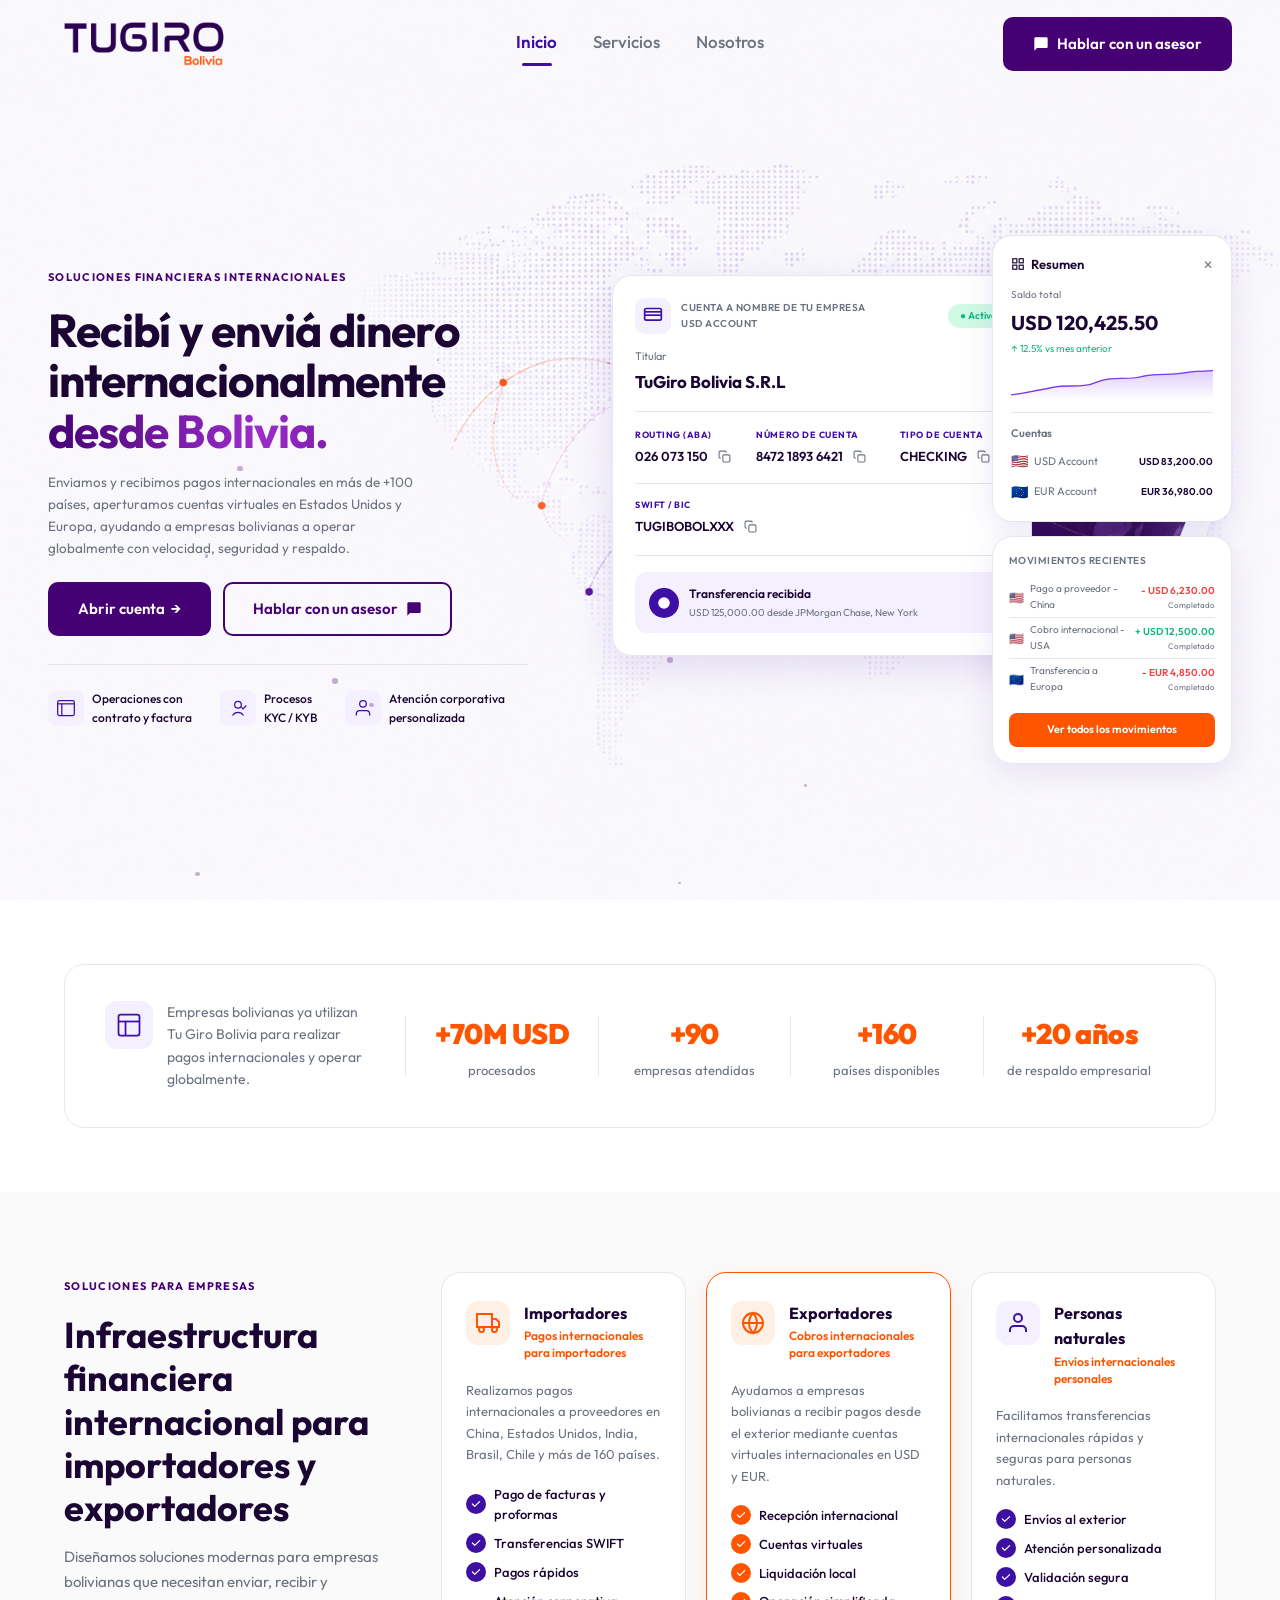
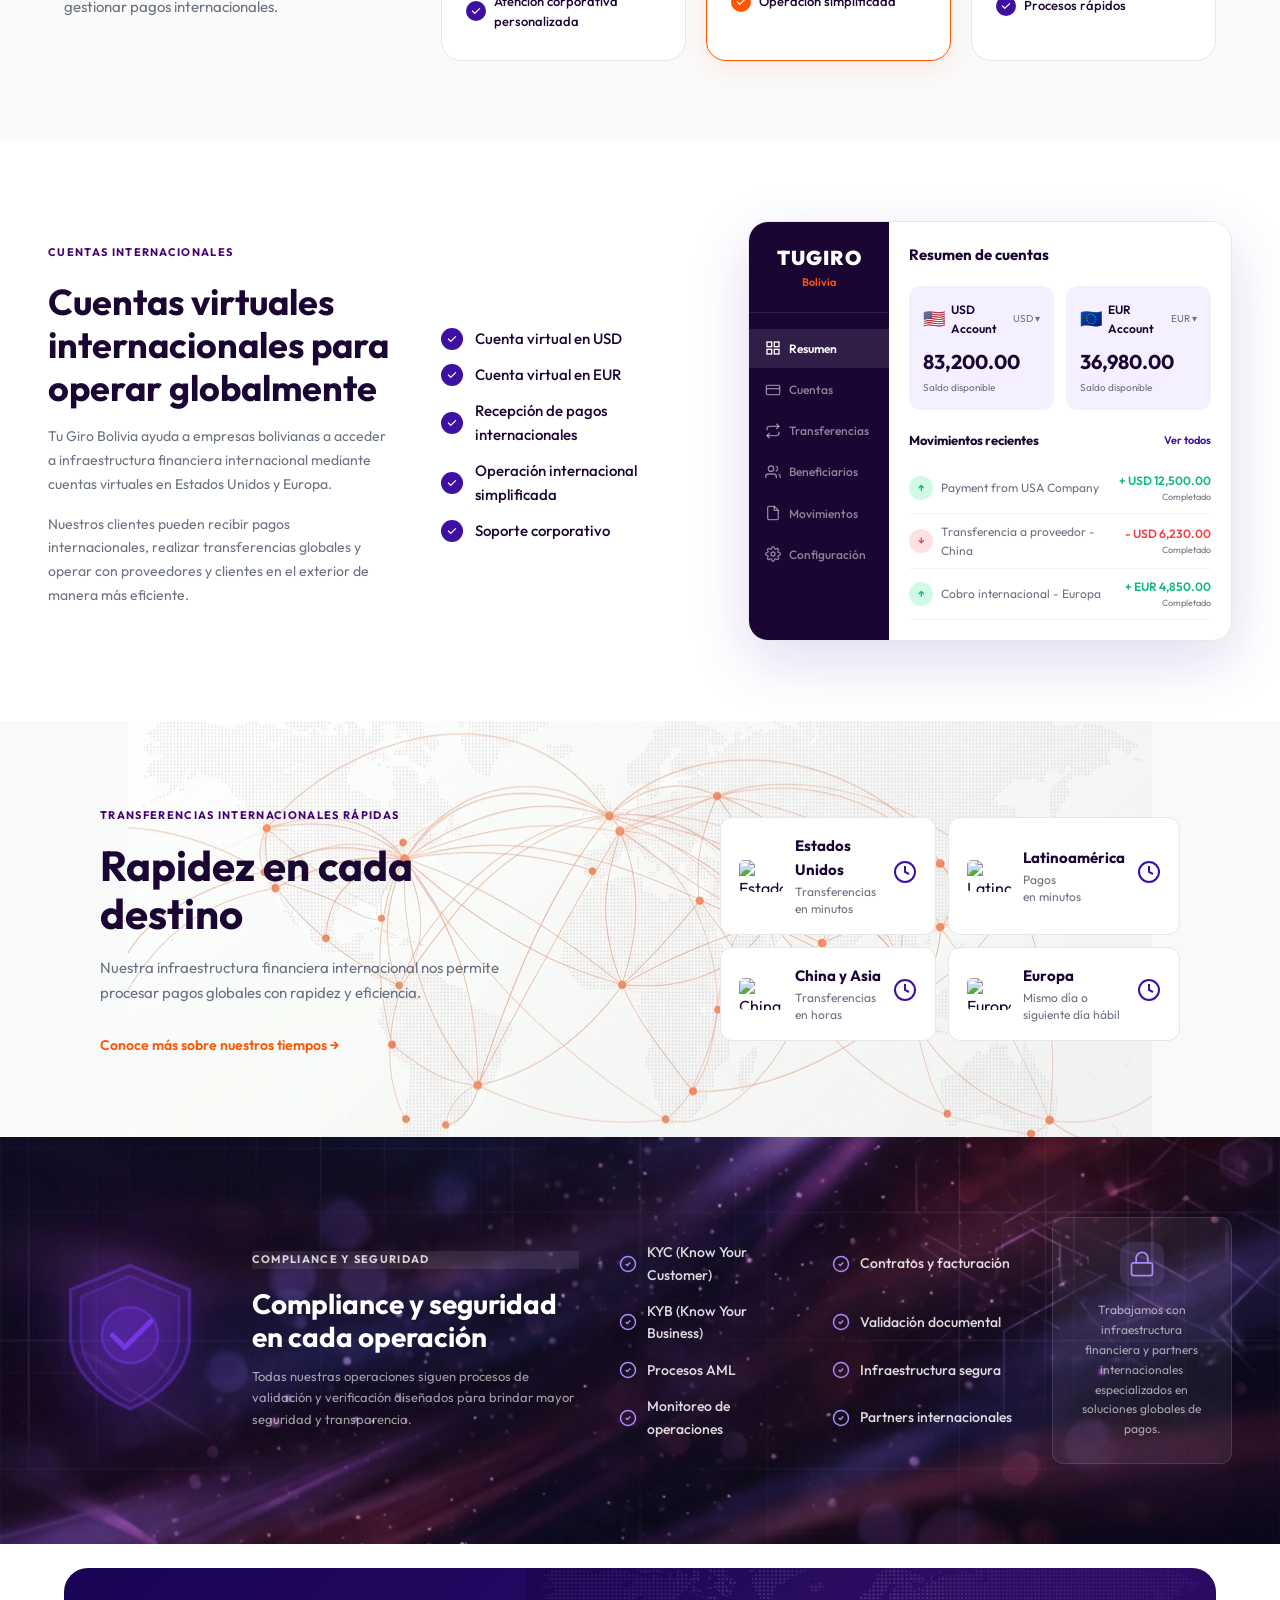
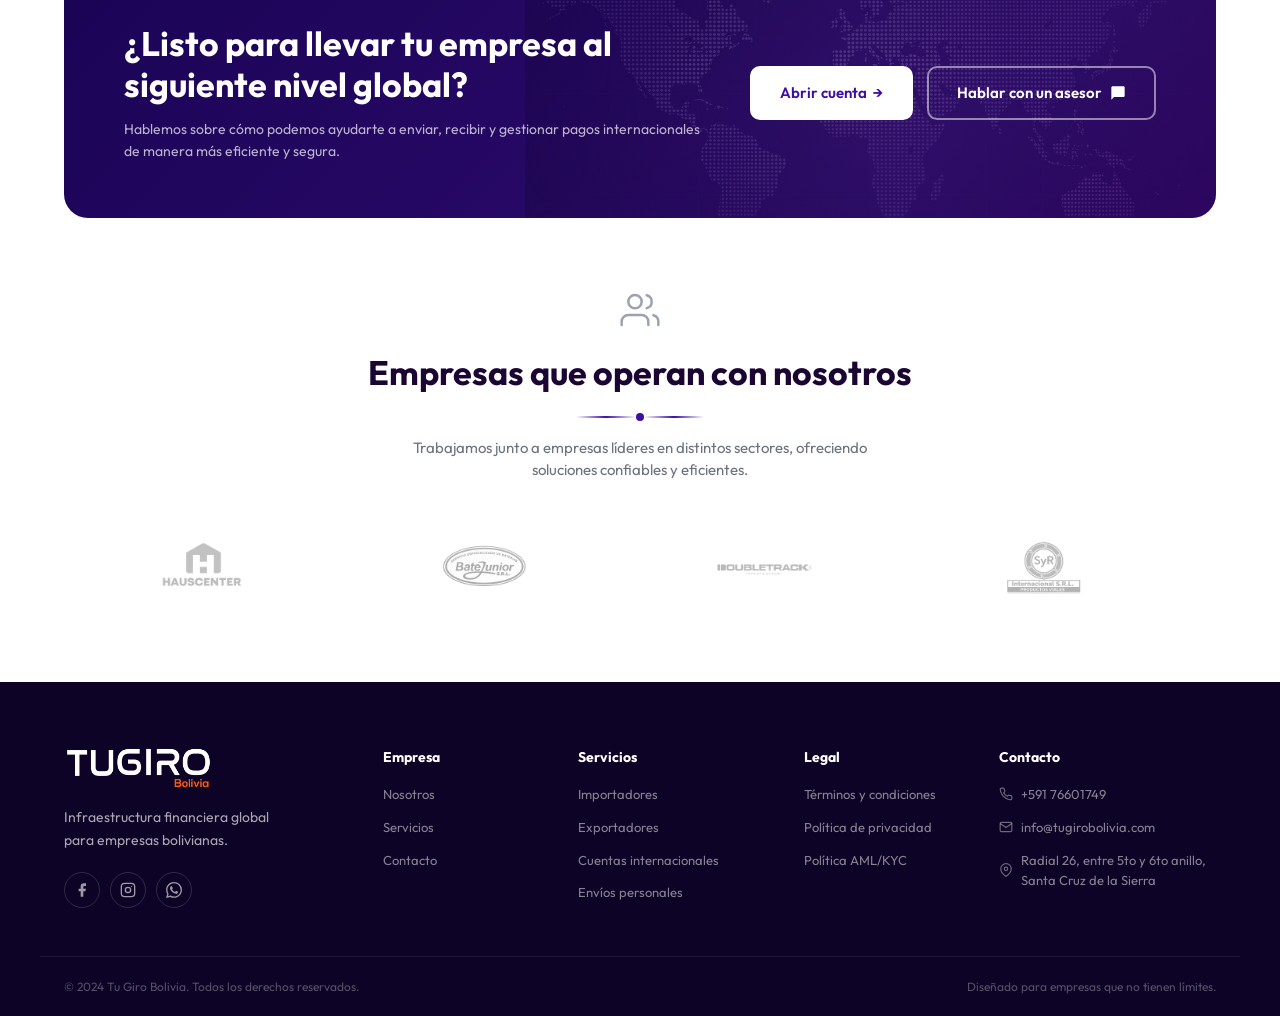
==== index.html @ cecf7786 "Add landing page interactions" ====
<!DOCTYPE html>
<html lang="es">
<head>
  <meta charset="UTF-8" />
  <meta name="viewport" content="width=device-width, initial-scale=1.0" />
  <title>TuGiro Bolivia — Pagos internacionales desde Bolivia</title>
  <meta name="description" content="Enviamos y recibimos pagos internacionales en más de 100 países. Cuentas virtuales en Estados Unidos y Europa para empresas bolivianas." />
  <link rel="icon" type="image/png" sizes="32x32" href="assets/images/ICONO.png" />
  <link rel="icon" type="image/png" sizes="16x16" href="assets/images/ICONO.png" />
  <link rel="preconnect" href="https://fonts.googleapis.com" />
  <link rel="preconnect" href="https://fonts.gstatic.com" crossorigin />
  <link href="https://fonts.googleapis.com/css2?family=Outfit:wght@300;400;500;600;700;900&display=swap" rel="stylesheet" />
  <link rel="stylesheet" href="assets/css/style.css" />
</head>
<body>

  <!-- ═══ NAVBAR ═══ -->
  <header class="navbar">
    <div class="navbar__inner">
      <a href="#" class="navbar__logo">
        <img src="assets/images/LOGO-3.png" alt="TuGiro Bolivia" />
      </a>
      <nav class="navbar__links">
        <a href="#inicio" class="navbar__link active">Inicio</a>
        <a href="#servicios" class="navbar__link">Servicios</a>
        <a href="nosotros.html" class="navbar__link">Nosotros</a>
      </nav>
      <a href="https://wa.me/59162215104" target="_blank" class="btn btn--primary navbar__cta">
        <svg viewBox="0 0 24 24" fill="currentColor" width="16" height="16"><path d="M20 2H4c-1.1 0-2 .9-2 2v18l4-4h14c1.1 0 2-.9 2-2V4c0-1.1-.9-2-2-2z"/></svg>
        Hablar con un asesor
      </a>
      <button class="navbar__burger" aria-label="Menú">
        <span></span><span></span><span></span>
      </button>
    </div>
  </header>

  <!-- ═══ HERO ═══ -->
  <section class="hero" id="inicio">
    <div class="hero__inner">
      <div class="hero__content">
        <span class="tag">Soluciones Financieras Internacionales</span>
        <h1>Recibí y enviá dinero internacionalmente <em>desde Bolivia.</em></h1>
        <p>Enviamos y recibimos pagos internacionales en más de +100 países, aperturamos cuentas virtuales en Estados Unidos y Europa, ayudando a empresas bolivianas a operar globalmente con velocidad, seguridad y respaldo.</p>
        <div class="hero__ctas">
          <a href="https://wa.me/59162215104" target="_blank" class="btn btn--primary">Abrir cuenta &nbsp;→</a>
          <a href="https://wa.me/59162215104" target="_blank" class="btn btn--outline">Hablar con un asesor
            <svg viewBox="0 0 24 24" fill="currentColor" width="16" height="16"><path d="M20 2H4c-1.1 0-2 .9-2 2v18l4-4h14c1.1 0 2-.9 2-2V4c0-1.1-.9-2-2-2z"/></svg>
          </a>
        </div>
        <div class="hero__feature-list">
          <div class="feature-item">
            <div class="feature-item__icon">
              <svg viewBox="0 0 24 24" fill="none" stroke="currentColor" stroke-width="1.5" width="20" height="20"><rect x="2" y="3" width="20" height="18" rx="2"/><path d="M2 7h20"/><path d="M7 7v14"/></svg>
            </div>
            <span>Operaciones con<br/>contrato y factura</span>
          </div>
          <div class="feature-item">
            <div class="feature-item__icon">
              <svg viewBox="0 0 24 24" fill="none" stroke="currentColor" stroke-width="1.5" width="20" height="20"><circle cx="12" cy="8" r="4"/><path d="M5.5 21a7.5 7.5 0 0 1 13 0"/><path d="M16 11l2 2 4-4"/></svg>
            </div>
            <span>Procesos<br/>KYC / KYB</span>
          </div>
          <div class="feature-item">
            <div class="feature-item__icon">
              <svg viewBox="0 0 24 24" fill="none" stroke="currentColor" stroke-width="1.5" width="20" height="20"><path d="M20 21v-2a4 4 0 0 0-4-4H8a4 4 0 0 0-4 4v2"/><circle cx="12" cy="7" r="4"/></svg>
            </div>
            <span>Atención corporativa<br/>personalizada</span>
          </div>
        </div>
      </div>

      <!-- Partículas flotantes -->
      <div class="hero__particles" id="heroParticles"></div>

      <!-- Dashboard mockup with map background -->
      <div class="hero__visual">
        <img src="assets/images/hero_network_map.png" alt="" class="hero__map-bg" />
        <div class="dash">
          <div class="dash__main">
            <div class="dash__account-label">
              <div class="dash__account-label-left">
                <span class="dash__account-icon">
                  <svg viewBox="0 0 24 24" fill="none" stroke="currentColor" stroke-width="2" width="20" height="20"><rect x="2" y="3" width="20" height="14" rx="2"/><path d="M2 7h20"/><path d="M2 11h20"/></svg>
                </span>
                <div>
                  <span class="dash__account-type">CUENTA A NOMBRE DE TU EMPRESA</span>
                  <span class="dash__account-type">USD ACCOUNT</span>
                </div>
              </div>
              <span class="dash__status">● Activa</span>
            </div>
            <div class="dash__titular-label">Titular</div>
            <div class="dash__company">TuGiro Bolivia S.R.L</div>
            <div class="dash__fields">
              <div class="dash__field">
                <span class="dash__field-label">ROUTING (ABA)</span>
                <span class="dash__field-value">026 073 150 <button class="copy-btn" data-copy="026073150" title="Copiar"><svg viewBox="0 0 24 24" fill="none" stroke="currentColor" stroke-width="2" width="13" height="13"><rect x="9" y="9" width="13" height="13" rx="2"/><path d="M5 15H4a2 2 0 0 1-2-2V4a2 2 0 0 1 2-2h9a2 2 0 0 1 2 2v1"/></svg></button></span>
              </div>
              <div class="dash__field">
                <span class="dash__field-label">NÚMERO DE CUENTA</span>
                <span class="dash__field-value">8472 1893 6421 <button class="copy-btn" data-copy="8472189364211" title="Copiar"><svg viewBox="0 0 24 24" fill="none" stroke="currentColor" stroke-width="2" width="13" height="13"><rect x="9" y="9" width="13" height="13" rx="2"/><path d="M5 15H4a2 2 0 0 1-2-2V4a2 2 0 0 1 2-2h9a2 2 0 0 1 2 2v1"/></svg></button></span>
              </div>
              <div class="dash__field">
                <span class="dash__field-label">TIPO DE CUENTA</span>
                <span class="dash__field-value">CHECKING <button class="copy-btn" data-copy="CHECKING" title="Copiar"><svg viewBox="0 0 24 24" fill="none" stroke="currentColor" stroke-width="2" width="13" height="13"><rect x="9" y="9" width="13" height="13" rx="2"/><path d="M5 15H4a2 2 0 0 1-2-2V4a2 2 0 0 1 2-2h9a2 2 0 0 1 2 2v1"/></svg></button></span>
              </div>
            </div>
            <div class="dash__swift">
              <span class="dash__field-label">SWIFT / BIC</span>
              <span class="dash__field-value">TUGIBOBOLXXX <button class="copy-btn" data-copy="TUGIBOBOLXXX" title="Copiar"><svg viewBox="0 0 24 24" fill="none" stroke="currentColor" stroke-width="2" width="13" height="13"><rect x="9" y="9" width="13" height="13" rx="2"/><path d="M5 15H4a2 2 0 0 1-2-2V4a2 2 0 0 1 2-2h9a2 2 0 0 1 2 2v1"/></svg></button></span>
            </div>
            <div class="dash__tx">
              <div class="dash__tx-icon">
                <svg viewBox="0 0 24 24" fill="currentColor" width="14" height="14"><circle cx="12" cy="12" r="10"/><text x="12" y="16" text-anchor="middle" fill="white" font-size="12" font-weight="bold">$</text></svg>
              </div>
              <div class="dash__tx-info">
                <span class="dash__tx-label">Transferencia recibida</span>
                <span class="dash__tx-sub">USD 125,000.00 desde JPMorgan Chase, New York</span>
              </div>
            </div>
          </div>
          <div class="dash__right">
            <!-- Card 2: Resumen -->
            <div class="dash__panel">
              <div class="dash__panel-header">
                <span class="dash__panel-title">
                  <svg viewBox="0 0 24 24" fill="none" stroke="currentColor" stroke-width="2" width="14" height="14"><rect x="3" y="3" width="7" height="7"/><rect x="14" y="3" width="7" height="7"/><rect x="3" y="14" width="7" height="7"/><rect x="14" y="14" width="7" height="7"/></svg>
                  Resumen
                </span>
                <span class="dash__panel-close">✕</span>
              </div>
              <div class="dash__balance-label">Saldo total</div>
              <div class="dash__balance">USD 120,425.50</div>
              <div class="dash__balance-sub">↑ 12.5% vs mes anterior</div>
              <div class="dash__chart">
                <svg viewBox="0 0 140 48" preserveAspectRatio="none">
                  <defs>
                    <linearGradient id="chartGrad" x1="0" y1="0" x2="0" y2="1">
                      <stop offset="0%" stop-color="#7C3AED" stop-opacity="0.25"/>
                      <stop offset="100%" stop-color="#7C3AED" stop-opacity="0"/>
                    </linearGradient>
                  </defs>
                  <path d="M0,40 C10,38 20,32 30,28 C40,24 50,30 60,20 C70,10 80,18 90,12 C100,6 110,10 120,6 C130,2 135,4 140,2" fill="none" stroke="#7C3AED" stroke-width="2"/>
                  <path d="M0,40 C10,38 20,32 30,28 C40,24 50,30 60,20 C70,10 80,18 90,12 C100,6 110,10 120,6 C130,2 135,4 140,2 L140,48 L0,48 Z" fill="url(#chartGrad)"/>
                </svg>
              </div>
              <div class="dash__section-label">Cuentas</div>
              <div class="dash__accounts">
                <div class="dash__account-row">
                  <span class="dash__flag">🇺🇸</span>
                  <span class="dash__acc-name">USD Account</span>
                  <span class="dash__acc-amount">USD 83,200.00</span>
                </div>
                <div class="dash__account-row">
                  <span class="dash__flag">🇪🇺</span>
                  <span class="dash__acc-name">EUR Account</span>
                  <span class="dash__acc-amount">EUR 36,980.00</span>
                </div>
              </div>
            </div>
            <!-- Card 3: Movimientos -->
            <div class="dash__moves-card">
              <div class="dash__mov-title">Movimientos recientes</div>
              <div class="dash__mov-row">
                <span class="dash__mov-icon">🇺🇸</span>
                <span class="dash__mov-name">Pago a proveedor - China</span>
                <div class="dash__mov-right">
                  <span class="dash__mov-amount neg">- USD 6,230.00</span>
                  <span class="dash__mov-status">Completado</span>
                </div>
              </div>
              <div class="dash__mov-row">
                <span class="dash__mov-icon">🇺🇸</span>
                <span class="dash__mov-name">Cobro internacional - USA</span>
                <div class="dash__mov-right">
                  <span class="dash__mov-amount pos">+ USD 12,500.00</span>
                  <span class="dash__mov-status">Completado</span>
                </div>
              </div>
              <div class="dash__mov-row">
                <span class="dash__mov-icon">🇪🇺</span>
                <span class="dash__mov-name">Transferencia a Europa</span>
                <div class="dash__mov-right">
                  <span class="dash__mov-amount neg">- EUR 4,850.00</span>
                  <span class="dash__mov-status">Completado</span>
                </div>
              </div>
              <a href="#" class="dash__view-all">Ver todos los movimientos</a>
            </div>
          </div>
        </div>
      </div>
    </div>

  </section>

  <!-- ═══ FEATURES BAR ═══ -->
  <div class="features-bar">
    <div class="container features-bar__inner">
      <div class="feature-item">
        <div class="feature-item__icon">
          <svg viewBox="0 0 24 24" fill="none" stroke="currentColor" stroke-width="1.5" width="24" height="24"><rect x="2" y="3" width="20" height="18" rx="2"/><path d="M2 7h20"/><path d="M7 7v14"/></svg>
        </div>
        <span>Operaciones con<br/>contrato y factura</span>
      </div>
      <div class="feature-item">
        <div class="feature-item__icon">
          <svg viewBox="0 0 24 24" fill="none" stroke="currentColor" stroke-width="1.5" width="24" height="24"><circle cx="12" cy="8" r="4"/><path d="M5.5 21a7.5 7.5 0 0 1 13 0"/><path d="M16 11l2 2 4-4"/></svg>
        </div>
        <span>Procesos<br/>KYC / KYB</span>
      </div>
      <div class="feature-item">
        <div class="feature-item__icon">
          <svg viewBox="0 0 24 24" fill="none" stroke="currentColor" stroke-width="1.5" width="24" height="24"><path d="M20 21v-2a4 4 0 0 0-4-4H8a4 4 0 0 0-4 4v2"/><circle cx="12" cy="7" r="4"/></svg>
        </div>
        <span>Atención corporativa<br/>personalizada</span>
      </div>
    </div>
  </div>

  <!-- ═══ STATS ═══ -->
  <section class="stats" id="nosotros">
    <div class="container">
      <div class="stats__card reveal">
        <div class="stats__intro">
          <div class="stats__intro-icon">
            <svg viewBox="0 0 24 24" fill="none" stroke="currentColor" stroke-width="1.5" width="28" height="28"><rect x="3" y="3" width="18" height="18" rx="2"/><path d="M3 9h18"/><path d="M9 21V9"/></svg>
          </div>
          <p>Empresas bolivianas ya utilizan Tu Giro Bolivia para realizar pagos internacionales y operar globalmente.</p>
        </div>
        <div class="stats__divider"></div>
        <div class="stat">
          <span class="stat__number" data-prefix="+" data-count="70" data-suffix="M USD">+70M USD</span>
          <span class="stat__label">procesados</span>
        </div>
        <div class="stats__divider"></div>
        <div class="stat">
          <span class="stat__number" data-prefix="+" data-count="90">+90</span>
          <span class="stat__label">empresas atendidas</span>
        </div>
        <div class="stats__divider"></div>
        <div class="stat">
          <span class="stat__number" data-prefix="+" data-count="160">+160</span>
          <span class="stat__label">países disponibles</span>
        </div>
        <div class="stats__divider"></div>
        <div class="stat">
          <span class="stat__number" data-prefix="+" data-count="20" data-suffix=" años">+20 años</span>
          <span class="stat__label">de respaldo empresarial</span>
        </div>
      </div>
    </div>
  </section>

  <!-- ═══ SERVICES ═══ -->
  <section class="services" id="servicios">
    <div class="container services__inner">
      <div class="services__intro reveal-left">
        <span class="tag">Soluciones para Empresas</span>
        <h2>Infraestructura financiera internacional para importadores y exportadores</h2>
        <p>Diseñamos soluciones modernas para empresas bolivianas que necesitan enviar, recibir y gestionar pagos internacionales.</p>
      </div>
      <div class="services__cards">

        <div class="service-card">
          <div class="service-card__header">
            <div class="service-card__icon service-card__icon--orange">
              <svg viewBox="0 0 24 24" fill="none" stroke="currentColor" stroke-width="2" width="24" height="24"><rect x="1" y="3" width="15" height="13"/><polygon points="16 8 20 8 23 11 23 16 16 16 16 8"/><circle cx="5.5" cy="18.5" r="2.5"/><circle cx="18.5" cy="18.5" r="2.5"/></svg>
            </div>
            <div>
              <h3>Importadores</h3>
              <p class="service-card__sub">Pagos internacionales<br/>para importadores</p>
            </div>
          </div>
          <p class="service-card__desc">Realizamos pagos internacionales a proveedores en China, Estados Unidos, India, Brasil, Chile y más de 160 países.</p>
          <ul class="service-card__list service-card__list--purple">
            <li>Pago de facturas y proformas</li>
            <li>Transferencias SWIFT</li>
            <li>Pagos rápidos</li>
            <li>Atención corporativa personalizada</li>
          </ul>
        </div>

        <div class="service-card service-card--featured">
          <div class="service-card__header">
            <div class="service-card__icon service-card__icon--orange">
              <svg viewBox="0 0 24 24" fill="none" stroke="currentColor" stroke-width="2" width="24" height="24"><circle cx="12" cy="12" r="10"/><line x1="2" y1="12" x2="22" y2="12"/><path d="M12 2a15.3 15.3 0 0 1 4 10 15.3 15.3 0 0 1-4 10 15.3 15.3 0 0 1-4-10 15.3 15.3 0 0 1 4-10z"/></svg>
            </div>
            <div>
              <h3>Exportadores</h3>
              <p class="service-card__sub">Cobros internacionales<br/>para exportadores</p>
            </div>
          </div>
          <p class="service-card__desc">Ayudamos a empresas bolivianas a recibir pagos desde el exterior mediante cuentas virtuales internacionales en USD y EUR.</p>
          <ul class="service-card__list service-card__list--orange">
            <li>Recepción internacional</li>
            <li>Cuentas virtuales</li>
            <li>Liquidación local</li>
            <li>Operación simplificada</li>
          </ul>
        </div>

        <div class="service-card">
          <div class="service-card__header">
            <div class="service-card__icon service-card__icon--purple">
              <svg viewBox="0 0 24 24" fill="none" stroke="currentColor" stroke-width="2" width="24" height="24"><path d="M20 21v-2a4 4 0 0 0-4-4H8a4 4 0 0 0-4 4v2"/><circle cx="12" cy="7" r="4"/></svg>
            </div>
            <div>
              <h3>Personas naturales</h3>
              <p class="service-card__sub">Envíos internacionales<br/>personales</p>
            </div>
          </div>
          <p class="service-card__desc">Facilitamos transferencias internacionales rápidas y seguras para personas naturales.</p>
          <ul class="service-card__list service-card__list--purple">
            <li>Envíos al exterior</li>
            <li>Atención personalizada</li>
            <li>Validación segura</li>
            <li>Procesos rápidos</li>
          </ul>
        </div>

      </div>
    </div>
  </section>

  <!-- ═══ VIRTUAL ACCOUNTS ═══ -->
  <section class="virtual-accounts">
    <div class="virtual-accounts__inner">
      <div class="virtual-accounts__content">
        <span class="tag">Cuentas Internacionales</span>
        <h2>Cuentas virtuales internacionales para operar globalmente</h2>
        <p>Tu Giro Bolivia ayuda a empresas bolivianas a acceder a infraestructura financiera internacional mediante cuentas virtuales en Estados Unidos y Europa.</p>
        <p>Nuestros clientes pueden recibir pagos internacionales, realizar transferencias globales y operar con proveedores y clientes en el exterior de manera más eficiente.</p>
      </div>
      <div class="virtual-accounts__checklist">
        <ul class="checklist">
          <li>Cuenta virtual en USD</li>
          <li>Cuenta virtual en EUR</li>
          <li>Recepción de pagos internacionales</li>
          <li>Operación internacional simplificada</li>
          <li>Soporte corporativo</li>
        </ul>
      </div>
      <div class="virtual-accounts__mockup">
        <!-- App Dashboard Mockup -->
        <div class="app-dash">
          <div class="app-dash__sidebar">
            <div class="app-dash__logo">
              <span class="app-dash__logo-text">TUGIRO</span>
              <span class="app-dash__logo-sub">Bolivia</span>
            </div>
            <nav class="app-dash__nav">
              <a href="#" class="app-dash__nav-item active">
                <svg viewBox="0 0 24 24" fill="none" stroke="currentColor" stroke-width="2" width="16" height="16"><rect x="3" y="3" width="7" height="7"/><rect x="14" y="3" width="7" height="7"/><rect x="3" y="14" width="7" height="7"/><rect x="14" y="14" width="7" height="7"/></svg>
                Resumen
              </a>
              <a href="#" class="app-dash__nav-item">
                <svg viewBox="0 0 24 24" fill="none" stroke="currentColor" stroke-width="2" width="16" height="16"><rect x="2" y="5" width="20" height="14" rx="2"/><path d="M2 10h20"/></svg>
                Cuentas
              </a>
              <a href="#" class="app-dash__nav-item">
                <svg viewBox="0 0 24 24" fill="none" stroke="currentColor" stroke-width="2" width="16" height="16"><path d="M17 1l4 4-4 4"/><path d="M3 11V9a4 4 0 0 1 4-4h14"/><path d="M7 23l-4-4 4-4"/><path d="M21 13v2a4 4 0 0 1-4 4H3"/></svg>
                Transferencias
              </a>
              <a href="#" class="app-dash__nav-item">
                <svg viewBox="0 0 24 24" fill="none" stroke="currentColor" stroke-width="2" width="16" height="16"><path d="M17 21v-2a4 4 0 0 0-4-4H5a4 4 0 0 0-4 4v2"/><circle cx="9" cy="7" r="4"/><path d="M23 21v-2a4 4 0 0 0-3-3.87"/><path d="M16 3.13a4 4 0 0 1 0 7.75"/></svg>
                Beneficiarios
              </a>
              <a href="#" class="app-dash__nav-item">
                <svg viewBox="0 0 24 24" fill="none" stroke="currentColor" stroke-width="2" width="16" height="16"><path d="M14 2H6a2 2 0 0 0-2 2v16a2 2 0 0 0 2 2h12a2 2 0 0 0 2-2V8z"/><polyline points="14 2 14 8 20 8"/></svg>
                Movimientos
              </a>
              <a href="#" class="app-dash__nav-item">
                <svg viewBox="0 0 24 24" fill="none" stroke="currentColor" stroke-width="2" width="16" height="16"><circle cx="12" cy="12" r="3"/><path d="M19.4 15a1.65 1.65 0 0 0 .33 1.82l.06.06a2 2 0 0 1 0 2.83 2 2 0 0 1-2.83 0l-.06-.06a1.65 1.65 0 0 0-1.82-.33 1.65 1.65 0 0 0-1 1.51V21a2 2 0 0 1-2 2 2 2 0 0 1-2-2v-.09A1.65 1.65 0 0 0 9 19.4a1.65 1.65 0 0 0-1.82.33l-.06.06a2 2 0 0 1-2.83 0 2 2 0 0 1 0-2.83l.06-.06A1.65 1.65 0 0 0 4.68 15a1.65 1.65 0 0 0-1.51-1H3a2 2 0 0 1-2-2 2 2 0 0 1 2-2h.09A1.65 1.65 0 0 0 4.6 9a1.65 1.65 0 0 0-.33-1.82l-.06-.06a2 2 0 0 1 0-2.83 2 2 0 0 1 2.83 0l.06.06A1.65 1.65 0 0 0 9 4.68a1.65 1.65 0 0 0 1-1.51V3a2 2 0 0 1 2-2 2 2 0 0 1 2 2v.09a1.65 1.65 0 0 0 1 1.51 1.65 1.65 0 0 0 1.82-.33l.06-.06a2 2 0 0 1 2.83 0 2 2 0 0 1 0 2.83l-.06.06a1.65 1.65 0 0 0-.33 1.82V9a1.65 1.65 0 0 0 1.51 1H21a2 2 0 0 1 2 2 2 2 0 0 1-2 2h-.09a1.65 1.65 0 0 0-1.51 1z"/></svg>
                Configuración
              </a>
            </nav>
          </div>
          <div class="app-dash__main">
            <div class="app-dash__header">
              <span class="app-dash__header-title">Resumen de cuentas</span>
            </div>
            <div class="app-dash__accounts-grid">
              <div class="app-dash__account-card">
                <div class="app-dash__account-top">
                  <span class="app-dash__account-flag">🇺🇸</span>
                  <span class="app-dash__account-name">USD Account</span>
                  <span class="app-dash__account-cur">USD ▾</span>
                </div>
                <div class="app-dash__account-balance">83,200.00</div>
                <div class="app-dash__account-sub">Saldo disponible</div>
              </div>
              <div class="app-dash__account-card">
                <div class="app-dash__account-top">
                  <span class="app-dash__account-flag">🇪🇺</span>
                  <span class="app-dash__account-name">EUR Account</span>
                  <span class="app-dash__account-cur">EUR ▾</span>
                </div>
                <div class="app-dash__account-balance">36,980.00</div>
                <div class="app-dash__account-sub">Saldo disponible</div>
              </div>
            </div>
            <div class="app-dash__movements">
              <div class="app-dash__movements-header">
                <span>Movimientos recientes</span>
                <a href="#">Ver todos</a>
              </div>
              <div class="app-dash__mov-row">
                <span class="app-dash__mov-icon pos">↑</span>
                <span class="app-dash__mov-name">Payment from USA Company</span>
                <div class="app-dash__mov-right">
                  <span class="app-dash__mov-amount pos">+ USD 12,500.00</span>
                  <span class="app-dash__mov-status">Completado</span>
                </div>
              </div>
              <div class="app-dash__mov-row">
                <span class="app-dash__mov-icon neg">↓</span>
                <span class="app-dash__mov-name">Transferencia a proveedor - China</span>
                <div class="app-dash__mov-right">
                  <span class="app-dash__mov-amount neg">- USD 6,230.00</span>
                  <span class="app-dash__mov-status">Completado</span>
                </div>
              </div>
              <div class="app-dash__mov-row">
                <span class="app-dash__mov-icon pos">↑</span>
                <span class="app-dash__mov-name">Cobro internacional - Europa</span>
                <div class="app-dash__mov-right">
                  <span class="app-dash__mov-amount pos">+ EUR 4,850.00</span>
                  <span class="app-dash__mov-status">Completado</span>
                </div>
              </div>
            </div>
          </div>
        </div>
      </div>
    </div>
  </section>

  <!-- ═══ SPEED / DESTINATIONS ═══ -->
  <section class="speed">
    <div class="speed__inner">
      <div class="speed__content reveal-left">
        <span class="tag">Transferencias Internacionales Rápidas</span>
        <h2>Rapidez en cada<br/>destino</h2>
        <p>Nuestra infraestructura financiera internacional nos permite procesar pagos globales con rapidez y eficiencia.</p>
        <a href="https://wa.me/59162215104" target="_blank" class="link-orange">Conoce más sobre nuestros tiempos →</a>
      </div>
      <div class="speed__map-area">
        <div class="speed__grid">
          <div class="dest-card">
            <div class="dest-card__flag">
              <img src="https://flagcdn.com/w80/us.png" alt="Estados Unidos" class="flag-img" />
            </div>
            <div class="dest-card__info">
              <span class="dest-card__country">Estados Unidos</span>
              <span class="dest-card__time">Transferencias<br/>en minutos</span>
            </div>
            <div class="dest-card__clock">
              <svg viewBox="0 0 24 24" fill="none" stroke="currentColor" stroke-width="2" width="24" height="24"><circle cx="12" cy="12" r="10"/><polyline points="12 6 12 12 16 14"/></svg>
            </div>
          </div>
          <div class="dest-card">
            <div class="dest-card__flag">
              <img src="https://flagcdn.com/w80/br.png" alt="Latinoamérica" class="flag-img" />
            </div>
            <div class="dest-card__info">
              <span class="dest-card__country">Latinoamérica</span>
              <span class="dest-card__time">Pagos<br/>en minutos</span>
            </div>
            <div class="dest-card__clock">
              <svg viewBox="0 0 24 24" fill="none" stroke="currentColor" stroke-width="2" width="24" height="24"><circle cx="12" cy="12" r="10"/><polyline points="12 6 12 12 16 14"/></svg>
            </div>
          </div>
          <div class="dest-card">
            <div class="dest-card__flag">
              <img src="https://flagcdn.com/w80/cn.png" alt="China" class="flag-img" />
            </div>
            <div class="dest-card__info">
              <span class="dest-card__country">China y Asia</span>
              <span class="dest-card__time">Transferencias<br/>en horas</span>
            </div>
            <div class="dest-card__clock">
              <svg viewBox="0 0 24 24" fill="none" stroke="currentColor" stroke-width="2" width="24" height="24"><circle cx="12" cy="12" r="10"/><polyline points="12 6 12 12 16 14"/></svg>
            </div>
          </div>
          <div class="dest-card">
            <div class="dest-card__flag">
              <img src="https://flagcdn.com/w80/eu.png" alt="Europa" class="flag-img" />
            </div>
            <div class="dest-card__info">
              <span class="dest-card__country">Europa</span>
              <span class="dest-card__time">Mismo día o<br/>siguiente día hábil</span>
            </div>
            <div class="dest-card__clock">
              <svg viewBox="0 0 24 24" fill="none" stroke="currentColor" stroke-width="2" width="24" height="24"><circle cx="12" cy="12" r="10"/><polyline points="12 6 12 12 16 14"/></svg>
            </div>
          </div>
        </div>
      </div>
    </div>
  </section>

  <!-- ═══ COMPLIANCE ═══ -->
  <section class="compliance">
    <div class="compliance__inner">
      <!-- Col 1: escudo grande -->
      <div class="compliance__col-shield">
        <div class="shield-wrap">
          <svg viewBox="0 0 80 90" fill="none" width="140" height="158">
            <path d="M40 4 L74 18 L74 45 C74 63 58 79 40 86 C22 79 6 63 6 45 L6 18 Z" fill="rgba(124,58,237,0.15)" stroke="rgba(124,58,237,0.4)" stroke-width="2"/>
            <path d="M40 10 L68 22 L68 45 C68 61 54 75 40 82 C26 75 12 61 12 45 L12 22 Z" fill="rgba(124,58,237,0.1)" stroke="rgba(124,58,237,0.3)" stroke-width="1.5"/>
            <circle cx="40" cy="44" r="16" fill="rgba(124,58,237,0.2)" stroke="rgba(124,58,237,0.5)" stroke-width="1.5"/>
            <polyline points="30,44 37,51 52,36" stroke="#7C3AED" stroke-width="3" stroke-linecap="round" stroke-linejoin="round" fill="none"/>
          </svg>
        </div>
      </div>
      <!-- Col 2: título + descripción -->
      <div class="compliance__col1 reveal">
        <span class="tag tag--light">Compliance y Seguridad</span>
        <h2>Compliance y seguridad en cada operación</h2>
        <p>Todas nuestras operaciones siguen procesos de validación y verificación diseñados para brindar mayor seguridad y transparencia.</p>
      </div>
      <!-- Col 3: checklist en 2 columnas -->
      <div class="compliance__col2">
        <div class="compliance__grid">
          <div class="compliance-item">
            <svg viewBox="0 0 24 24" fill="none" stroke="currentColor" stroke-width="2" width="18" height="18"><circle cx="12" cy="12" r="10"/><polyline points="9 12 11 14 15 10"/></svg>
            KYC (Know Your Customer)
          </div>
          <div class="compliance-item">
            <svg viewBox="0 0 24 24" fill="none" stroke="currentColor" stroke-width="2" width="18" height="18"><circle cx="12" cy="12" r="10"/><polyline points="9 12 11 14 15 10"/></svg>
            Contratos y facturación
          </div>
          <div class="compliance-item">
            <svg viewBox="0 0 24 24" fill="none" stroke="currentColor" stroke-width="2" width="18" height="18"><circle cx="12" cy="12" r="10"/><polyline points="9 12 11 14 15 10"/></svg>
            KYB (Know Your Business)
          </div>
          <div class="compliance-item">
            <svg viewBox="0 0 24 24" fill="none" stroke="currentColor" stroke-width="2" width="18" height="18"><circle cx="12" cy="12" r="10"/><polyline points="9 12 11 14 15 10"/></svg>
            Validación documental
          </div>
          <div class="compliance-item">
            <svg viewBox="0 0 24 24" fill="none" stroke="currentColor" stroke-width="2" width="18" height="18"><circle cx="12" cy="12" r="10"/><polyline points="9 12 11 14 15 10"/></svg>
            Procesos AML
          </div>
          <div class="compliance-item">
            <svg viewBox="0 0 24 24" fill="none" stroke="currentColor" stroke-width="2" width="18" height="18"><circle cx="12" cy="12" r="10"/><polyline points="9 12 11 14 15 10"/></svg>
            Infraestructura segura
          </div>
          <div class="compliance-item">
            <svg viewBox="0 0 24 24" fill="none" stroke="currentColor" stroke-width="2" width="18" height="18"><circle cx="12" cy="12" r="10"/><polyline points="9 12 11 14 15 10"/></svg>
            Monitoreo de operaciones
          </div>
          <div class="compliance-item">
            <svg viewBox="0 0 24 24" fill="none" stroke="currentColor" stroke-width="2" width="18" height="18"><circle cx="12" cy="12" r="10"/><polyline points="9 12 11 14 15 10"/></svg>
            Partners internacionales
          </div>
        </div>
      </div>
      <!-- Col 3: card candado -->
      <div class="compliance__note">
        <div class="compliance__note-icon">
          <svg viewBox="0 0 24 24" fill="none" stroke="currentColor" stroke-width="1.5" width="28" height="28" stroke-linecap="round" stroke-linejoin="round"><rect x="3" y="11" width="18" height="11" rx="2"/><path d="M7 11V7a5 5 0 0 1 10 0v4"/></svg>
        </div>
        <p>Trabajamos con infraestructura financiera y partners internacionales especializados en soluciones globales de pagos.</p>
      </div>
    </div>
  </section>

  <!-- ═══ CTA BANNER ═══ -->
  <section class="cta-banner-section">
    <div class="container">
      <div class="cta-banner">
        <img src="assets/images/cta_world_map.png" alt="" class="cta-banner__bg" />
        <div class="cta-banner__content">
          <h2>¿Listo para llevar tu empresa al siguiente nivel global?</h2>
          <p>Hablemos sobre cómo podemos ayudarte a enviar, recibir y gestionar pagos internacionales de manera más eficiente y segura.</p>
        </div>
        <div class="cta-banner__actions">
          <a href="https://wa.me/59162215104" target="_blank" class="btn btn--white">Abrir cuenta &nbsp;→</a>
          <a href="https://wa.me/59162215104" target="_blank" class="btn btn--outline-white">Hablar con un asesor
            <svg viewBox="0 0 24 24" fill="currentColor" width="16" height="16"><path d="M20 2H4c-1.1 0-2 .9-2 2v18l4-4h14c1.1 0 2-.9 2-2V4c0-1.1-.9-2-2-2z"/></svg>
          </a>
        </div>
      </div>
    </div>
  </section>

  <!-- ═══ PARTNERS ═══ -->
  <section class="partners">
    <div class="container partners__inner">
      <div class="partners__icon">
        <svg viewBox="0 0 24 24" fill="none" stroke="#9CA3AF" stroke-width="1.5" width="40" height="40" stroke-linecap="round" stroke-linejoin="round"><path d="M17 21v-2a4 4 0 0 0-4-4H5a4 4 0 0 0-4 4v2"/><circle cx="9" cy="7" r="4"/><path d="M23 21v-2a4 4 0 0 0-3-3.87"/><path d="M16 3.13a4 4 0 0 1 0 7.75"/></svg>
      </div>
      <h2>Empresas que operan con nosotros</h2>
      <div class="partners__decoration">
        <span class="partners__line"></span>
        <span class="partners__node"></span>
        <span class="partners__line"></span>
      </div>
      <p>Trabajamos junto a empresas líderes en distintos sectores, ofreciendo soluciones confiables y eficientes.</p>
      <div class="partners__marquee-wrap">
        <div class="partners__marquee">
          <div class="partner-logo"><img src="assets/images/ChatGPT Image 28 may 2026, 10_03_57 a.m.png" alt="Hauscenter" /></div>
          <div class="partner-logo"><img src="assets/images/ChatGPT Image 28 may 2026, 10_06_38 a.m.png" alt="BateJunior" /></div>
          <div class="partner-logo"><img src="assets/images/ChatGPT Image 28 may 2026, 10_52_51 a.m.png" alt="Doubletrack" /></div>
          <div class="partner-logo"><img src="assets/images/ChatGPT Image 28 may 2026, 10_53_02 a.m.png" alt="SyR Internacional" /></div>
          <div class="partner-logo"><img src="assets/images/ChatGPT Image 28 may 2026, 10_53_22 a.m.png" alt="Import A+ Cruz" /></div>
          <div class="partner-logo"><img src="assets/images/ChatGPT Image 28 may 2026, 10_53_35 a.m.png" alt="CHINAparts" /></div>
          <div class="partner-logo"><img src="assets/images/796fdc62-c498-423e-a703-78e672cea1d2.png" alt="Arbott Ltda" /></div>
          <!-- duplicados para loop sin corte -->
          <div class="partner-logo"><img src="assets/images/ChatGPT Image 28 may 2026, 10_03_57 a.m.png" alt="Hauscenter" /></div>
          <div class="partner-logo"><img src="assets/images/ChatGPT Image 28 may 2026, 10_06_38 a.m.png" alt="BateJunior" /></div>
          <div class="partner-logo"><img src="assets/images/ChatGPT Image 28 may 2026, 10_52_51 a.m.png" alt="Doubletrack" /></div>
          <div class="partner-logo"><img src="assets/images/ChatGPT Image 28 may 2026, 10_53_02 a.m.png" alt="SyR Internacional" /></div>
          <div class="partner-logo"><img src="assets/images/ChatGPT Image 28 may 2026, 10_53_22 a.m.png" alt="Import A+ Cruz" /></div>
          <div class="partner-logo"><img src="assets/images/ChatGPT Image 28 may 2026, 10_53_35 a.m.png" alt="CHINAparts" /></div>
          <div class="partner-logo"><img src="assets/images/796fdc62-c498-423e-a703-78e672cea1d2.png" alt="Arbott Ltda" /></div>
        </div>
      </div>
    </div>
  </section>

  <!-- ═══ FOOTER ═══ -->
  <footer class="footer" id="contacto">
    <div class="container footer__inner">
      <div class="footer__brand">
        <div class="footer__logo-wrap">
          <img src="assets/images/TU-GIRO-BOLIVIA---LOGOwhite.png" alt="TuGiro Bolivia" class="footer__logo-img" />
        </div>
        <p>Infraestructura financiera global para empresas bolivianas.</p>
        <div class="footer__socials">
          <a href="https://www.facebook.com/share/1bdrXeG3zy/?mibextid=wwXIfr" target="_blank" aria-label="Facebook" class="footer__social">
            <svg viewBox="0 0 24 24" fill="currentColor" width="16" height="16"><path d="M18 2h-3a5 5 0 0 0-5 5v3H7v4h3v8h4v-8h3l1-4h-4V7a1 1 0 0 1 1-1h3z"/></svg>
          </a>
          <a href="https://www.instagram.com/tugirobolivia?igsh=MWdwczA3bmNoaXNidg==" target="_blank" aria-label="Instagram" class="footer__social">
            <svg viewBox="0 0 24 24" fill="none" stroke="currentColor" stroke-width="2" width="16" height="16" stroke-linecap="round" stroke-linejoin="round"><rect x="2" y="2" width="20" height="20" rx="5"/><circle cx="12" cy="12" r="4"/><circle cx="17.5" cy="6.5" r="1" fill="currentColor" stroke="none"/></svg>
          </a>
          <a href="https://wa.me/59176601749" target="_blank" aria-label="WhatsApp" class="footer__social">
            <svg viewBox="0 0 24 24" fill="currentColor" width="16" height="16"><path d="M17.472 14.382c-.297-.149-1.758-.867-2.03-.967-.273-.099-.471-.148-.67.15-.197.297-.767.966-.94 1.164-.173.199-.347.223-.644.075-.297-.15-1.255-.463-2.39-1.475-.883-.788-1.48-1.761-1.653-2.059-.173-.297-.018-.458.13-.606.134-.133.298-.347.446-.52.149-.174.198-.298.298-.497.099-.198.05-.371-.025-.52-.075-.149-.669-1.612-.916-2.207-.242-.579-.487-.5-.669-.51-.173-.008-.371-.01-.57-.01-.198 0-.52.074-.792.372-.272.297-1.04 1.016-1.04 2.479 0 1.462 1.065 2.875 1.213 3.074.149.198 2.096 3.2 5.077 4.487.709.306 1.262.489 1.694.625.712.227 1.36.195 1.871.118.571-.085 1.758-.719 2.006-1.413.248-.694.248-1.289.173-1.413-.074-.124-.272-.198-.57-.347m-5.421 7.403h-.004a9.87 9.87 0 01-5.031-1.378l-.361-.214-3.741.982.998-3.648-.235-.374a9.86 9.86 0 01-1.51-5.26c.001-5.45 4.436-9.884 9.888-9.884 2.64 0 5.122 1.03 6.988 2.898a9.825 9.825 0 012.893 6.994c-.003 5.45-4.437 9.884-9.885 9.884m8.413-18.297A11.815 11.815 0 0012.05 0C5.495 0 .16 5.335.157 11.892c0 2.096.547 4.142 1.588 5.945L.057 24l6.305-1.654a11.882 11.882 0 005.683 1.448h.005c6.554 0 11.89-5.335 11.893-11.893a11.821 11.821 0 00-3.48-8.413z"/></svg>
          </a>
        </div>
      </div>
      <div class="footer__col">
        <h4>Empresa</h4>
        <a href="#nosotros">Nosotros</a>
        <a href="#servicios">Servicios</a>
        <a href="#contacto">Contacto</a>
      </div>
      <div class="footer__col">
        <h4>Servicios</h4>
        <a href="#servicios">Importadores</a>
        <a href="#servicios">Exportadores</a>
        <a href="#servicios">Cuentas internacionales</a>
        <a href="#servicios">Envíos personales</a>
      </div>
      <div class="footer__col">
        <h4>Legal</h4>
        <a href="#">Términos y condiciones</a>
        <a href="#">Política de privacidad</a>
        <a href="#">Política AML/KYC</a>
      </div>
      <div class="footer__col">
        <h4>Contacto</h4>
        <a href="tel:+59176601749" class="footer__contact-item">
          <svg viewBox="0 0 24 24" fill="none" stroke="currentColor" stroke-width="2" width="14" height="14"><path d="M22 16.92v3a2 2 0 0 1-2.18 2 19.79 19.79 0 0 1-8.63-3.07 19.5 19.5 0 0 1-6-6 19.79 19.79 0 0 1-3.07-8.67A2 2 0 0 1 4.11 2h3a2 2 0 0 1 2 1.72 12.84 12.84 0 0 0 .7 2.81 2 2 0 0 1-.45 2.11L8.09 9.91a16 16 0 0 0 6 6l1.27-1.27a2 2 0 0 1 2.11-.45 12.84 12.84 0 0 0 2.81.7A2 2 0 0 1 22 16.92z"/></svg>
          +591 76601749
        </a>
        <a href="mailto:info@tugirobolivia.com" class="footer__contact-item">
          <svg viewBox="0 0 24 24" fill="none" stroke="currentColor" stroke-width="2" width="14" height="14"><path d="M4 4h16c1.1 0 2 .9 2 2v12c0 1.1-.9 2-2 2H4c-1.1 0-2-.9-2-2V6c0-1.1.9-2 2-2z"/><polyline points="22,6 12,13 2,6"/></svg>
          info@tugirobolivia.com
        </a>
        <span class="footer__contact-item">
          <svg viewBox="0 0 24 24" fill="none" stroke="currentColor" stroke-width="2" width="14" height="14"><path d="M21 10c0 7-9 13-9 13s-9-6-9-13a9 9 0 0 1 18 0z"/><circle cx="12" cy="10" r="3"/></svg>
          Radial 26, entre 5to y 6to anillo, Santa Cruz de la Sierra
        </span>
      </div>
    </div>
    <div class="footer__bottom">
      <div class="container footer__bottom-inner">
        <span>© 2024 Tu Giro Bolivia. Todos los derechos reservados.</span>
        <span>Diseñado para empresas que no tienen límites.</span>
      </div>
    </div>
  </footer>

  <script src="assets/js/main.js"></script>
</body>
</html>
---- assets/css/style.css ----
/* ═══════════════════════════════════════════
   TUGIRO BOLIVIA — Landing Page Styles
   1:1 Mockup Match
   ═══════════════════════════════════════════ */

*, *::before, *::after { box-sizing: border-box; margin: 0; padding: 0; }
html, body { overflow-x: hidden; max-width: 100%; }

/* ─── ANIMACIONES ─────────────────────────── */
@keyframes fadeInUp {
  from { opacity: 0; transform: translateY(28px); }
  to   { opacity: 1; transform: translateY(0); }
}
@keyframes fadeInLeft {
  from { opacity: 0; transform: translateX(-24px); }
  to   { opacity: 1; transform: translateX(0); }
}
@keyframes fadeInRight {
  from { opacity: 0; transform: translateX(24px); }
  to   { opacity: 1; transform: translateX(0); }
}
@keyframes clockPulse {
  0%, 100% { transform: scale(1); }
  50% { transform: scale(1.15); }
}
.dest-card__clock svg {
  animation: clockPulse 2s ease-in-out infinite;
}
.anim-fade-up   { opacity: 0; }
.anim-fade-up.visible   { animation: fadeInUp   0.55s ease forwards; }
.anim-fade-left { opacity: 0; }
.anim-fade-left.visible { animation: fadeInLeft 0.55s ease forwards; }
.anim-fade-right { opacity: 0; }
.anim-fade-right.visible { animation: fadeInRight 0.55s ease forwards; }

/* ─── SCROLL PROGRESS BAR ───────────────── */
.scroll-progress {
  position: fixed;
  top: 0;
  left: 0;
  height: 3px;
  width: 0%;
  background: linear-gradient(90deg, rgb(69,1,115), #9b2dca, var(--orange));
  z-index: 9999;
  transition: width 0.1s linear;
}

/* ─── HERO PARTICLES ─────────────────────── */
.hero__particles {
  position: absolute;
  inset: 0;
  pointer-events: none;
  overflow: hidden;
  z-index: 0;
}
.hero__particles span {
  position: absolute;
  width: 4px; height: 4px;
  border-radius: 50%;
  background: rgb(69,1,115);
  opacity: 0;
  animation: particleFloat linear infinite;
}
@keyframes particleFloat {
  0%   { opacity: 0; transform: translateY(100%) scale(0.5); }
  10%  { opacity: 0.4; }
  90%  { opacity: 0.15; }
  100% { opacity: 0; transform: translateY(-120px) scale(1.2); }
}

/* ─── SECTION REVEAL ─────────────────────── */
.reveal {
  opacity: 0;
  transform: translateY(40px);
  transition: opacity 0.7s cubic-bezier(0.16,1,0.3,1), transform 0.7s cubic-bezier(0.16,1,0.3,1);
}
.reveal.visible {
  opacity: 1;
  transform: translateY(0);
}
.reveal-left {
  opacity: 0;
  transform: translateX(-40px);
  transition: opacity 0.7s cubic-bezier(0.16,1,0.3,1), transform 0.7s cubic-bezier(0.16,1,0.3,1);
}
.reveal-left.visible { opacity: 1; transform: translateX(0); }
.reveal-right {
  opacity: 0;
  transform: translateX(40px);
  transition: opacity 0.7s cubic-bezier(0.16,1,0.3,1), transform 0.7s cubic-bezier(0.16,1,0.3,1);
}
.reveal-right.visible { opacity: 1; transform: translateX(0); }

/* ─── ANIMATED GRADIENT BORDER (featured card) */
@keyframes borderRotate {
  from { --border-angle: 0deg; }
  to   { --border-angle: 360deg; }
}
@property --border-angle {
  syntax: '<angle>';
  initial-value: 0deg;
  inherits: false;
}
.service-card--featured {
  border: none;
  background:
    linear-gradient(white, white) padding-box,
    conic-gradient(from var(--border-angle), var(--orange), #ff8c00, #ffb347, var(--orange)) border-box;
  border: 2px solid transparent;
  animation: borderRotate 3s linear infinite;
}

/* ─── CTA BANNER animated gradient ──────── */
@keyframes ctaGradient {
  0%   { background-position: 0% 50%; }
  50%  { background-position: 100% 50%; }
  100% { background-position: 0% 50%; }
}
.cta-banner {
  background: linear-gradient(135deg, #1a0455, #2D0A6E, #450173, #3D0FA3, #1a0455) !important;
  background-size: 300% 300% !important;
  animation: ctaGradient 8s ease infinite !important;
}

/* ─── HERO ANIMATIONS ────────────────────── */

/* Entrada escalonada del hero */
@keyframes heroSlideUp {
  from { opacity: 0; transform: translateY(36px); }
  to   { opacity: 1; transform: translateY(0); }
}
.hero__content .tag {
  animation: heroSlideUp 0.6s cubic-bezier(0.16,1,0.3,1) 0.1s both;
}
.hero__content h1 {
  animation: heroSlideUp 0.7s cubic-bezier(0.16,1,0.3,1) 0.25s both;
}
.hero__content p {
  animation: heroSlideUp 0.7s cubic-bezier(0.16,1,0.3,1) 0.4s both;
}
.hero__ctas {
  animation: heroSlideUp 0.7s cubic-bezier(0.16,1,0.3,1) 0.55s both;
}
.hero__feature-list {
  animation: heroSlideUp 0.7s cubic-bezier(0.16,1,0.3,1) 0.7s both;
}

/* Entrada de los cards desde la derecha */
@keyframes heroCardsIn {
  from { opacity: 0; transform: translateX(48px) scale(0.97); }
  to   { opacity: 1; transform: translateX(0) scale(1); }
}
.hero__visual {
  animation: heroCardsIn 0.85s cubic-bezier(0.16,1,0.3,1) 0.35s both;
}

/* Float suave en los cards */
@keyframes floatCards {
  0%, 100% { transform: translateY(0); }
  50%      { transform: translateY(-10px); }
}
.dash__main {
  animation: floatCards 6s ease-in-out infinite;
}
.dash__right {
  animation: floatCards 6s ease-in-out 1.5s infinite;
}

/* Gradiente animado en "desde Bolivia." */
@keyframes gradientShift {
  0%   { background-position: 0% 50%; }
  50%  { background-position: 100% 50%; }
  100% { background-position: 0% 50%; }
}
.hero__content h1 em {
  background: linear-gradient(90deg, rgb(69,1,115), #9b2dca, #450173, #7c3aed, rgb(69,1,115));
  background-size: 300% 300%;
  -webkit-background-clip: text;
  -webkit-text-fill-color: transparent;
  background-clip: text;
  animation: gradientShift 4s ease infinite;
}

/* Shimmer en botón primario */
.btn--primary {
  position: relative;
  overflow: hidden;
}
.btn--primary::after {
  content: '';
  position: absolute;
  top: 0; left: -100%;
  width: 60%; height: 100%;
  background: linear-gradient(90deg, transparent, rgba(255,255,255,0.18), transparent);
  transform: skewX(-20deg);
  transition: none;
}
.btn--primary:hover::after {
  left: 140%;
  transition: left 0.55s ease;
}

:root {
  --purple:        #3D0FA3;
  --purple-mid:    #5B21B6;
  --purple-dark:   #1A0533;
  --purple-deeper: #0D0326;
  --orange:        #FF5500;
  --purple-light:  #F5F0FF;
  --purple-tint:   #EDE9FE;
  --text:          #1A0533;
  --text-muted:    #6B7280;
  --border:        #E5E7EB;
  --white:         #FFFFFF;
  --radius:        12px;
  --radius-lg:     20px;
}

html { scroll-behavior: smooth; }

body {
  font-family: 'Outfit', sans-serif;
  color: var(--text);
  background: var(--white);
  line-height: 1.6;
  overflow-x: hidden;
}

img { display: block; max-width: 100%; }

a { text-decoration: none; color: inherit; }

.container {
  max-width: 1200px;
  margin: 0 auto;
  padding: 0 24px;
}

/* ─── BUTTONS ─────────────────────────────── */
.btn {
  display: inline-flex;
  align-items: center;
  gap: 8px;
  padding: 13px 28px;
  border-radius: 10px;
  font-family: 'Outfit', sans-serif;
  font-size: 15px;
  font-weight: 600;
  cursor: pointer;
  transition: all 0.25s;
  border: 2px solid transparent;
  white-space: nowrap;
}

.btn--primary {
  background: rgb(69, 1, 115);
  color: var(--white);
  border-color: rgb(69, 1, 115);
}
.btn--primary:hover { background: rgb(55, 1, 92); border-color: rgb(55, 1, 92); }

.btn--outline {
  background: transparent;
  color: rgb(69, 1, 115);
  border-color: rgb(69, 1, 115);
}
.btn--outline:hover { background: rgba(69, 1, 115, 0.06); }

.btn--white {
  background: var(--white);
  color: var(--purple);
  border-color: var(--white);
}
.btn--white:hover { background: var(--purple-light); }

.btn--outline-white {
  background: transparent;
  color: var(--white);
  border-color: rgba(255,255,255,0.5);
}
.btn--outline-white:hover { background: rgba(255,255,255,0.1); border-color: white; }

/* ─── TAGS ────────────────────────────────── */
.tag {
  display: inline-block;
  font-size: 11px;
  font-weight: 700;
  letter-spacing: 0.12em;
  text-transform: uppercase;
  color: rgb(69, 1, 115);
  padding: 0;
  border-radius: 0;
  border: none;
  background: none;
  margin-bottom: 18px;
}
.tag--light {
  color: rgba(255,255,255,0.8);
  border-color: rgba(255,255,255,0.25);
  background: rgba(255,255,255,0.08);
}

/* ─── LINK ORANGE ─────────────────────────── */
.link-orange {
  display: inline-flex;
  align-items: center;
  gap: 6px;
  color: var(--orange);
  font-weight: 600;
  font-size: 14px;
  margin-top: 12px;
  transition: gap 0.2s;
}
.link-orange:hover { gap: 10px; }

/* ═══ NAVBAR ══════════════════════════════════ */
.navbar {
  position: fixed;
  top: 0;
  left: 0;
  right: 0;
  z-index: 100;
  background: transparent;
  transition: background 0.3s, backdrop-filter 0.3s;
}
.navbar.scrolled {
  background: rgba(255,255,255,0.97);
  backdrop-filter: blur(12px);
  box-shadow: 0 1px 16px rgba(0,0,0,0.07);
}

.navbar__inner {
  position: relative;
  display: flex;
  align-items: center;
  justify-content: space-between;
  height: 88px;
  padding: 0 48px;
}

.navbar__logo img { height: 58px; width: auto; }

.navbar__links {
  position: absolute;
  left: 50%;
  transform: translateX(-50%);
  display: flex;
  align-items: center;
  gap: 36px;
}

.navbar__link {
  font-size: 17px;
  font-weight: 500;
  color: var(--text-muted);
  transition: color 0.2s;
  position: relative;
  padding-bottom: 4px;
  white-space: nowrap;
}
.navbar__link:hover,
.navbar__link.active { color: var(--purple); font-weight: 600; }
.navbar__link.active::after {
  content: '';
  position: absolute;
  bottom: -6px;
  left: 50%;
  transform: translateX(-50%);
  width: 30px;
  height: 3px;
  background: var(--purple);
  border-radius: 3px;
}

.navbar__cta { flex-shrink: 0; }

.navbar .btn--primary {
  border-radius: 10px;
}

.navbar__burger {
  display: none;
  flex-direction: column;
  gap: 5px;
  background: none;
  border: none;
  cursor: pointer;
  padding: 4px;
  margin-left: auto;
}
.navbar__burger span {
  display: block;
  width: 24px; height: 2px;
  background: var(--text);
  border-radius: 2px;
}

/* ═══ HERO ════════════════════════════════════ */
.hero {
  padding-top: 110px;
  padding-bottom: 20px;
  background-color: var(--purple-light);
  background-image: url("../images/fondo 1.png");
  background-size: cover;
  background-position: right center;
  overflow: hidden;
  min-height: 100vh;
  display: flex;
  flex-direction: column;
  justify-content: center;
}

.hero__inner {
  display: grid;
  grid-template-columns: 1fr 1.2fr;
  align-items: center;
  gap: 48px;
  padding: 0 48px;
  max-width: 1440px;
  margin: 0 auto;
  width: 100%;
}

.hero__content { max-width: 480px; }
.hero__content h1 {
  font-size: clamp(30px, 3.6vw, 48px);
  font-weight: 700;
  line-height: 1.1;
  letter-spacing: -0.02em;
  margin-bottom: 14px;
}
.hero__content h1 em {
  font-style: normal;
  color: rgb(69, 1, 115);
}
.hero__content p {
  font-size: 13.5px;
  color: var(--text-muted);
  line-height: 1.65;
  margin-bottom: 22px;
  max-width: 380px;
}
.hero__ctas { display: flex; gap: 12px; flex-wrap: wrap; margin-bottom: 0; }

.hero__feature-list {
  display: flex;
  gap: 28px;
  margin-top: 28px;
  padding-top: 24px;
  border-top: 1px solid rgba(0,0,0,0.08);
  flex-wrap: wrap;
}
.hero__feature-list .feature-item {
  gap: 8px;
  font-size: 12px;
}
.hero__feature-list .feature-item__icon {
  width: 36px;
  height: 36px;
  flex-shrink: 0;
}

/* Dashboard Mockup */
.hero__visual {
  position: relative;
  display: flex;
  justify-content: flex-start;
  align-items: flex-start;
  padding: 32px 0;
  transition: transform 0.15s ease-out;
  will-change: transform;
}

.hero__map-bg {
  display: none;
}

.dash {
  position: relative;
  width: 100%;
  height: 520px;
}

.dash__main {
  position: absolute;
  left: 0;
  top: 40px;
  width: 420px;
  background: white;
  border: 1.5px solid var(--border);
  border-radius: var(--radius-lg);
  padding: 22px;
  font-size: 12px;
  box-shadow: 0 12px 40px rgba(61,15,163,0.12);
  z-index: 1;
}

.dash__right {
  position: absolute;
  right: 0;
  top: 0;
  width: 240px;
  display: flex;
  flex-direction: column;
  gap: 14px;
  z-index: 2;
}

.dash__account-label {
  display: flex;
  align-items: center;
  justify-content: space-between;
  margin-bottom: 14px;
}
.dash__account-label-left {
  display: flex;
  align-items: center;
  gap: 10px;
}
.dash__account-icon {
  width: 36px; height: 36px;
  background: var(--purple-light);
  border-radius: 10px;
  display: flex; align-items: center; justify-content: center;
  color: var(--purple);
  flex-shrink: 0;
}
.dash__account-type {
  font-size: 10px;
  font-weight: 600;
  color: var(--text-muted);
  letter-spacing: 0.05em;
  display: block;
}
.dash__status {
  font-size: 10px;
  color: #10B981;
  font-weight: 600;
  background: #D1FAE5;
  padding: 4px 12px;
  border-radius: 20px;
  white-space: nowrap;
}
.dash__titular-label {
  font-size: 11px;
  color: var(--text-muted);
  margin-bottom: 2px;
}
.dash__company {
  font-size: 17px;
  font-weight: 700;
  color: var(--text);
  margin-bottom: 16px;
  padding-bottom: 16px;
  border-bottom: 1px solid var(--border);
}
.dash__fields {
  display: grid;
  grid-template-columns: 1fr 1.2fr 1fr;
  gap: 12px;
  margin-bottom: 14px;
  padding-bottom: 14px;
  border-bottom: 1px solid var(--border);
}
.dash__field { display: flex; flex-direction: column; gap: 4px; }
.dash__field-label {
  font-size: 9px;
  font-weight: 700;
  letter-spacing: 0.06em;
  color: var(--purple);
  text-transform: uppercase;
}
.dash__field-value {
  font-size: 13px;
  font-weight: 600;
  color: var(--text);
}
.copy-btn {
  background: none;
  border: none;
  cursor: pointer;
  padding: 3px 4px;
  margin-left: 3px;
  border-radius: 5px;
  color: var(--text-muted);
  vertical-align: middle;
  transition: color 0.2s, background 0.2s;
  position: relative;
}
.copy-btn:hover { color: var(--purple); background: var(--purple-light); }
.copy-btn.copied { color: #10B981; }
.copy-btn .copy-tooltip {
  position: absolute;
  bottom: calc(100% + 6px);
  left: 50%;
  transform: translateX(-50%);
  background: #1A0533;
  color: white;
  font-size: 10px;
  font-weight: 600;
  padding: 3px 8px;
  border-radius: 5px;
  white-space: nowrap;
  pointer-events: none;
  opacity: 0;
  transition: opacity 0.2s;
}
.copy-btn.copied .copy-tooltip { opacity: 1; }
.dash__swift {
  display: flex;
  flex-direction: column;
  gap: 4px;
  margin-bottom: 16px;
  padding-bottom: 16px;
  border-bottom: 1px solid var(--border);
}
.dash__tx {
  display: flex;
  align-items: center;
  gap: 10px;
  background: var(--purple-light);
  border-radius: 12px;
  padding: 12px 14px;
}
.dash__tx-icon {
  width: 30px; height: 30px;
  background: var(--purple);
  border-radius: 50%;
  color: white;
  display: flex; align-items: center; justify-content: center;
  font-size: 12px;
  flex-shrink: 0;
}
.dash__tx-label { font-size: 12px; font-weight: 600; color: var(--text); display: block; }
.dash__tx-sub { font-size: 10px; color: var(--text-muted); display: block; margin-top: 2px; }

.dash__panel {
  width: 100%;
  background: white;
  border: 1.5px solid var(--border);
  border-radius: var(--radius-lg);
  padding: 18px;
  font-size: 12px;
  display: flex;
  flex-direction: column;
  box-shadow: 0 8px 32px rgba(61,15,163,0.10);
}

.dash__moves-card {
  width: 100%;
  background: white;
  border: 1.5px solid var(--border);
  border-radius: var(--radius-lg);
  padding: 16px;
  font-size: 12px;
  box-shadow: 0 8px 32px rgba(61,15,163,0.10);
}
.dash__panel-header {
  display: flex;
  justify-content: space-between;
  align-items: center;
  margin-bottom: 12px;
}
.dash__panel-title {
  font-size: 13px;
  font-weight: 600;
  color: var(--text);
  display: flex;
  align-items: center;
  gap: 6px;
}
.dash__panel-close {
  color: var(--text-muted);
  cursor: pointer;
  font-size: 12px;
}
.dash__balance-label { font-size: 10px; color: var(--text-muted); margin-bottom: 4px; }
.dash__balance { font-size: 20px; font-weight: 700; color: var(--text); margin-bottom: 2px; }
.dash__balance-sub { font-size: 10px; color: #10B981; margin-bottom: 12px; }
.dash__chart {
  height: 44px;
  margin-bottom: 12px;
  padding-bottom: 12px;
  border-bottom: 1px solid var(--border);
}
.dash__chart svg { width: 100%; height: 100%; }

.dash__section-label {
  font-size: 11px;
  color: var(--text-muted);
  font-weight: 600;
  margin-bottom: 8px;
}
.dash__accounts {
  display: flex;
  flex-direction: column;
  gap: 8px;
}
.dash__account-row {
  display: flex;
  align-items: center;
  gap: 6px;
  font-size: 11px;
}
.dash__flag { font-size: 14px; }
.dash__acc-name { flex: 1; color: var(--text-muted); }
.dash__acc-amount { font-size: 10px; font-weight: 600; color: var(--text); }
.dash__mov-title {
  font-size: 10px;
  color: var(--text-muted);
  margin-bottom: 8px;
  text-transform: uppercase;
  letter-spacing: 0.05em;
  font-weight: 600;
}
.dash__mov-row {
  display: flex;
  align-items: center;
  gap: 6px;
  font-size: 10px;
  padding: 4px 0;
  border-bottom: 1px solid var(--border);
}
.dash__mov-row:last-of-type { border-bottom: none; }
.dash__mov-icon { font-size: 12px; flex-shrink: 0; }
.dash__mov-name { color: var(--text-muted); flex: 1; padding-right: 4px; }
.dash__mov-right { text-align: right; }
.dash__mov-amount { font-weight: 600; white-space: nowrap; display: block; }
.dash__mov-amount.pos { color: #10B981; }
.dash__mov-amount.neg { color: #EF4444; }
.dash__mov-status { font-size: 8px; color: var(--text-muted); display: block; }
.dash__view-all {
  display: block;
  text-align: center;
  margin-top: 14px;
  padding: 8px 0;
  background: var(--orange);
  color: white;
  border-radius: 8px;
  font-size: 11px;
  font-weight: 600;
  transition: background 0.2s;
}
.dash__view-all:hover { background: #e64d00; }

/* Encrypted transfer card */
.hero__encrypted {
  display: inline-flex;
  align-items: center;
  gap: 10px;
  background: white;
  border: 1.5px solid var(--border);
  border-radius: 12px;
  padding: 12px 20px;
  margin-top: 24px;
  box-shadow: 0 4px 20px rgba(0,0,0,0.06);
}
.hero__encrypted-info { display: flex; flex-direction: column; }
.hero__encrypted-label { font-size: 13px; font-weight: 600; color: var(--text); }
.hero__encrypted-id { font-size: 11px; color: var(--text-muted); }
.hero__encrypted-link {
  color: var(--purple);
  font-size: 12px;
  font-weight: 600;
  display: flex;
  align-items: center;
  gap: 4px;
  margin-left: 12px;
}

/* ═══ FEATURES BAR ════════════════════════════ */
.features-bar {
  display: none;
}
.features-bar__inner {
  display: flex;
  align-items: center;
  justify-content: center;
  gap: 56px;
  flex-wrap: wrap;
}
.feature-item {
  display: flex;
  align-items: center;
  gap: 12px;
  font-size: 14px;
  font-weight: 500;
  color: var(--text);
}
.feature-item__icon {
  width: 44px; height: 44px;
  background: var(--purple-light);
  border-radius: 10px;
  display: flex; align-items: center; justify-content: center;
  color: var(--purple);
  flex-shrink: 0;
}

/* ═══ STATS ═══════════════════════════════════ */
.stats {
  padding: 64px 0;
  background: var(--white);
}
.stats__card {
  display: flex;
  align-items: center;
  gap: 0;
  border: 1.5px solid var(--border);
  border-radius: var(--radius-lg);
  padding: 36px 40px;
  background: var(--white);
}
.stats__intro {
  display: flex;
  align-items: flex-start;
  gap: 14px;
  min-width: 260px;
  max-width: 300px;
  padding-right: 32px;
}
.stats__intro-icon {
  width: 48px; height: 48px;
  background: var(--purple-light);
  border-radius: 12px;
  display: flex; align-items: center; justify-content: center;
  color: var(--purple);
  flex-shrink: 0;
}
.stats__intro p {
  font-size: 14px;
  color: var(--text-muted);
  line-height: 1.6;
}
.stats__divider {
  width: 1px;
  height: 60px;
  background: var(--border);
  flex-shrink: 0;
}
.stat {
  display: flex;
  flex-direction: column;
  gap: 4px;
  flex: 1;
  text-align: center;
  padding: 0 20px;
}
.stat__number {
  font-size: clamp(20px, 2.2vw, 30px);
  font-weight: 900;
  color: var(--orange);
  letter-spacing: -0.02em;
  white-space: nowrap;
}
.stat__label { font-size: 13px; color: var(--text-muted); font-weight: 400; }

/* ═══ SERVICES ════════════════════════════════ */
.services {
  padding: 80px 0;
  background: #FAFAFA;
}

.services__inner {
  display: grid;
  grid-template-columns: 0.85fr 2fr;
  gap: 48px;
  align-items: start;
}

.services__intro h2 {
  font-size: clamp(26px, 3vw, 36px);
  font-weight: 700;
  line-height: 1.2;
  margin-bottom: 16px;
}
.services__intro p {
  font-size: 15px;
  color: var(--text-muted);
  line-height: 1.65;
}

.services__cards {
  display: grid;
  grid-template-columns: repeat(3, 1fr);
  gap: 20px;
}

.service-card {
  background: var(--white);
  border: 1.5px solid var(--border);
  border-radius: var(--radius-lg);
  padding: 28px 24px;
  transition: box-shadow 0.2s, border-color 0.2s;
}
.service-card:hover {
  box-shadow: 0 8px 32px rgba(61,15,163,0.1);
  border-color: var(--purple-tint);
}
.service-card--featured {
  border-color: var(--orange);
  box-shadow: 0 8px 24px rgba(255,85,0,0.1);
}
.service-card--featured:hover {
  border-color: var(--orange);
  box-shadow: 0 12px 32px rgba(255,85,0,0.18);
}

.service-card__header {
  display: flex;
  align-items: flex-start;
  gap: 14px;
  margin-bottom: 18px;
}
.service-card__icon {
  width: 44px; height: 44px;
  border-radius: 12px;
  display: flex; align-items: center; justify-content: center;
  flex-shrink: 0;
}
.service-card__icon--orange { background: #FFF0E6; color: var(--orange); }
.service-card__icon--purple { background: var(--purple-light); color: var(--purple); }

.service-card h3 { font-size: 16px; font-weight: 700; margin-bottom: 2px; }
.service-card__sub { font-size: 12px; font-weight: 600; color: var(--orange); line-height: 1.4; }
.service-card__desc { font-size: 13px; color: var(--text-muted); line-height: 1.65; margin-bottom: 18px; }
.service-card__list {
  list-style: none;
  display: flex;
  flex-direction: column;
  gap: 8px;
}
.service-card__list li {
  display: flex;
  align-items: center;
  gap: 8px;
  font-size: 13px;
  color: var(--text);
  font-weight: 500;
}
.service-card__list li::before {
  content: '';
  width: 20px; height: 20px;
  border-radius: 50%;
  flex-shrink: 0;
  background-size: 12px;
  background-repeat: no-repeat;
  background-position: center;
}
.service-card__list--purple li::before {
  background-color: var(--purple);
  background-image: url("data:image/svg+xml,%3Csvg viewBox='0 0 20 20' fill='white' xmlns='http://www.w3.org/2000/svg'%3E%3Cpath fill-rule='evenodd' d='M16.707 5.293a1 1 0 010 1.414l-8 8a1 1 0 01-1.414 0l-4-4a1 1 0 011.414-1.414L8 12.586l7.293-7.293a1 1 0 011.414 0z' clip-rule='evenodd'/%3E%3C/svg%3E");
}
.service-card__list--orange li::before {
  background-color: var(--orange);
  background-image: url("data:image/svg+xml,%3Csvg viewBox='0 0 20 20' fill='white' xmlns='http://www.w3.org/2000/svg'%3E%3Cpath fill-rule='evenodd' d='M16.707 5.293a1 1 0 010 1.414l-8 8a1 1 0 01-1.414 0l-4-4a1 1 0 011.414-1.414L8 12.586l7.293-7.293a1 1 0 011.414 0z' clip-rule='evenodd'/%3E%3C/svg%3E");
}

/* ═══ VIRTUAL ACCOUNTS ════════════════════════ */
.virtual-accounts {
  padding: 80px 0;
  background: var(--white);
}
.virtual-accounts__inner {
  display: grid;
  grid-template-columns: 1fr 0.75fr 1.4fr;
  align-items: center;
  gap: 48px;
  padding: 0 48px;
  max-width: 1440px;
  margin: 0 auto;
  width: 100%;
}
.virtual-accounts__checklist {
  display: flex;
  align-items: center;
}
.virtual-accounts__content h2 {
  font-size: clamp(26px, 3vw, 36px);
  font-weight: 700;
  line-height: 1.2;
  margin-bottom: 16px;
}
.virtual-accounts__content p {
  font-size: 14px;
  color: var(--text-muted);
  line-height: 1.7;
  margin-bottom: 16px;
}

.checklist { list-style: none; display: flex; flex-direction: column; gap: 12px; margin-top: 8px; }
.checklist li {
  display: flex;
  align-items: center;
  gap: 12px;
  font-size: 15px;
  font-weight: 500;
}
.checklist li::before {
  content: '';
  width: 22px; height: 22px;
  background: var(--purple);
  border-radius: 50%;
  flex-shrink: 0;
  background-image: url("data:image/svg+xml,%3Csvg viewBox='0 0 20 20' fill='white' xmlns='http://www.w3.org/2000/svg'%3E%3Cpath fill-rule='evenodd' d='M16.707 5.293a1 1 0 010 1.414l-8 8a1 1 0 01-1.414 0l-4-4a1 1 0 011.414-1.414L8 12.586l7.293-7.293a1 1 0 011.414 0z' clip-rule='evenodd'/%3E%3C/svg%3E");
  background-size: 12px;
  background-repeat: no-repeat;
  background-position: center;
}

/* App Dashboard Mockup */
.virtual-accounts__mockup {
  display: flex;
  justify-content: center;
}

.app-dash {
  display: flex;
  border-radius: var(--radius-lg);
  overflow: hidden;
  box-shadow: 0 20px 60px rgba(61,15,163,0.15);
  border: 1px solid var(--border);
  width: 100%;
  max-width: 540px;
}

.app-dash__sidebar {
  width: 140px;
  background: var(--purple-dark);
  padding: 20px 0;
  flex-shrink: 0;
}
.app-dash__logo {
  text-align: center;
  padding: 0 16px 20px;
  border-bottom: 1px solid rgba(255,255,255,0.1);
  margin-bottom: 16px;
}
.app-dash__logo-text {
  display: block;
  font-size: 20px;
  font-weight: 900;
  color: white;
  letter-spacing: 0.05em;
}
.app-dash__logo-sub {
  display: block;
  font-size: 11px;
  font-weight: 600;
  color: var(--orange);
}
.app-dash__nav { display: flex; flex-direction: column; gap: 2px; }
.app-dash__nav-item {
  display: flex;
  align-items: center;
  gap: 8px;
  padding: 10px 16px;
  font-size: 12px;
  color: rgba(255,255,255,0.5);
  font-weight: 500;
  transition: all 0.2s;
}
.app-dash__nav-item:hover { color: rgba(255,255,255,0.8); }
.app-dash__nav-item.active {
  background: rgba(255,255,255,0.1);
  color: white;
  font-weight: 600;
}

.app-dash__main {
  flex: 1;
  background: white;
  padding: 20px;
}
.app-dash__header {
  margin-bottom: 18px;
}
.app-dash__header-title {
  font-size: 15px;
  font-weight: 700;
  color: var(--text);
}
.app-dash__accounts-grid {
  display: grid;
  grid-template-columns: 1fr 1fr;
  gap: 12px;
  margin-bottom: 20px;
}
.app-dash__account-card {
  background: var(--purple-light);
  border-radius: 12px;
  padding: 14px;
}
.app-dash__account-top {
  display: flex;
  align-items: center;
  gap: 6px;
  margin-bottom: 8px;
}
.app-dash__account-flag { font-size: 18px; }
.app-dash__account-name { font-size: 12px; font-weight: 600; color: var(--text); flex: 1; }
.app-dash__account-cur { font-size: 10px; color: var(--text-muted); }
.app-dash__account-balance { font-size: 20px; font-weight: 700; color: var(--text); }
.app-dash__account-sub { font-size: 10px; color: var(--text-muted); margin-top: 2px; }

.app-dash__movements { }
.app-dash__movements-header {
  display: flex;
  justify-content: space-between;
  align-items: center;
  margin-bottom: 12px;
}
.app-dash__movements-header span { font-size: 13px; font-weight: 700; color: var(--text); }
.app-dash__movements-header a { font-size: 11px; color: var(--purple); font-weight: 600; }
.app-dash__mov-row {
  display: flex;
  align-items: center;
  gap: 8px;
  padding: 8px 0;
  border-bottom: 1px solid #f3f4f6;
}
.app-dash__mov-icon {
  width: 24px; height: 24px;
  border-radius: 50%;
  display: flex; align-items: center; justify-content: center;
  font-size: 10px; font-weight: 700;
  flex-shrink: 0;
}
.app-dash__mov-icon.pos { background: #D1FAE5; color: #10B981; }
.app-dash__mov-icon.neg { background: #FEE2E2; color: #EF4444; }
.app-dash__mov-name { font-size: 12px; color: var(--text-muted); flex: 1; }
.app-dash__mov-right { text-align: right; }
.app-dash__mov-amount { font-size: 12px; font-weight: 600; display: block; }
.app-dash__mov-amount.pos { color: #10B981; }
.app-dash__mov-amount.neg { color: #EF4444; }
.app-dash__mov-status { font-size: 9px; color: var(--text-muted); display: block; }

/* ═══ SPEED / DESTINATIONS ════════════════════ */
.speed {
  padding: 80px 0;
  background-color: rgb(248, 250, 249);
  background-image: url('../images/hero_network_map.png');
  background-size: auto;
  background-position: center center;
  background-repeat: no-repeat;
}
.speed__inner {
  display: grid;
  grid-template-columns: 0.8fr 1.2fr;
  align-items: center;
  gap: 48px;
  padding: 0 100px;
  max-width: 1440px;
  margin: 0 auto;
  width: 100%;
}
.speed__content h2 {
  font-size: clamp(28px, 3.5vw, 42px);
  font-weight: 700;
  line-height: 1.15;
  margin-bottom: 16px;
}
.speed__content p { font-size: 15px; color: var(--text-muted); line-height: 1.7; margin-bottom: 16px; }

.speed__map-area {
  position: relative;
  z-index: 1;
  display: flex;
  justify-content: flex-end;
}
.speed__map-bg { display: none; }

.flag-img {
  width: 44px;
  height: 32px;
  object-fit: cover;
  border-radius: 5px;
  display: block;
  flex-shrink: 0;
}
.speed__grid {
  display: grid;
  grid-template-columns: 1fr 1fr;
  gap: 12px;
  position: relative;
  z-index: 1;
  width: 460px;
}
.dest-card {
  background: var(--white);
  border: 1.5px solid var(--border);
  border-radius: var(--radius);
  padding: 16px 18px;
  display: flex;
  align-items: center;
  gap: 12px;
  transition: border-color 0.2s, box-shadow 0.2s;
}
.dest-card:hover {
  border-color: var(--purple-tint);
  box-shadow: 0 4px 16px rgba(61,15,163,0.08);
}
.flag-circle {
  width: 44px; height: 44px;
  border-radius: 50%;
  display: flex; align-items: center; justify-content: center;
  font-size: 24px;
  background: #f0f0f0;
  flex-shrink: 0;
  border: 2px solid var(--border);
}
.dest-card__info { flex: 1; }
.dest-card__country { display: block; font-size: 15px; font-weight: 700; margin-bottom: 2px; }
.dest-card__time { display: block; font-size: 12px; color: var(--text-muted); line-height: 1.4; }
.dest-card__clock { color: var(--purple); flex-shrink: 0; }

/* ═══ COMPLIANCE ══════════════════════════════ */
.compliance {
  background-color: #0D0326;
  background-image: url('../images/compliance_bg.png');
  background-size: cover;
  background-position: center;
  padding: 80px 0;
  color: white;
}
.compliance__inner {
  display: grid;
  grid-template-columns: 0.5fr 1fr 1.2fr 0.55fr;
  align-items: center;
  gap: 40px;
  padding: 0 48px;
}
.compliance__col-shield {
  display: flex;
  align-items: center;
  justify-content: center;
}
.compliance__col1 {
  display: flex;
  flex-direction: column;
  gap: 0;
}
.compliance__col1 h2 {
  font-size: clamp(20px, 2.2vw, 28px);
  font-weight: 700;
  line-height: 1.2;
  margin-bottom: 12px;
}
.compliance__col1 > p {
  font-size: 13px;
  color: rgba(255,255,255,0.6);
  line-height: 1.65;
}
.compliance__col2 { display: flex; align-items: center; }
.compliance__col2 .compliance__grid {
  gap: 14px 32px;
}
.compliance__col2 .compliance-item {
  font-size: 14px;
}
.shield-wrap {
  opacity: 0.95;
  filter: drop-shadow(0 0 24px rgba(124, 58, 237, 0.85)) drop-shadow(0 0 56px rgba(124, 58, 237, 0.45));
}
.compliance__content .tag--light { margin-bottom: 16px; }
.compliance__content h2 {
  font-size: clamp(24px, 3vw, 36px);
  font-weight: 700;
  line-height: 1.2;
  margin-bottom: 14px;
}
.compliance__content > p { font-size: 14px; color: rgba(255,255,255,0.6); margin-bottom: 28px; }
.compliance__grid {
  display: grid;
  grid-template-columns: 1fr 1fr;
  gap: 12px 28px;
}
.compliance-item {
  display: flex;
  align-items: center;
  gap: 10px;
  font-size: 13px;
  color: rgba(255,255,255,0.85);
  font-weight: 500;
}
.compliance-item svg { color: #A78BFA; flex-shrink: 0; }

.compliance__note {
  background: rgba(255,255,255,0.06);
  border: 1px solid rgba(255,255,255,0.12);
  border-radius: var(--radius);
  padding: 24px;
  max-width: 200px;
  text-align: center;
}
.compliance__note-icon {
  width: 44px; height: 44px;
  background: rgba(167,139,250,0.15);
  border-radius: 12px;
  display: flex; align-items: center; justify-content: center;
  color: #A78BFA;
  margin: 0 auto 14px;
}
.compliance__note p {
  font-size: 12px;
  color: rgba(255,255,255,0.6);
  line-height: 1.65;
}

/* ═══ TESTIMONIALS ════════════════════════════ */
.testimonials {
  padding: 80px 0 60px;
  background: var(--white);
}
.testimonials__inner {
  display: grid;
  grid-template-columns: 0.7fr 1.3fr;
  gap: 48px;
  align-items: center;
}
.testimonials__left h2 {
  font-size: clamp(26px, 3vw, 36px);
  font-weight: 700;
  line-height: 1.2;
  margin-bottom: 28px;
}
.testimonials__arrows {
  display: flex;
  gap: 10px;
}
.testimonials__arrow {
  width: 40px; height: 40px;
  border: 1.5px solid var(--border);
  border-radius: 50%;
  background: white;
  display: flex; align-items: center; justify-content: center;
  font-size: 18px;
  color: var(--text);
  cursor: pointer;
  transition: all 0.2s;
}
.testimonials__arrow:hover {
  border-color: var(--purple);
  color: var(--purple);
}

.testimonials__cards {
  overflow: hidden;
}
.testimonials__track {
  display: flex;
  transition: transform 0.4s cubic-bezier(0.25, 1, 0.5, 1);
}
.testimonials__slide {
  display: grid;
  grid-template-columns: 1fr 1fr;
  gap: 20px;
  min-width: 100%;
}
.testimonial {
  background: var(--purple-light);
  border-radius: var(--radius-lg);
  padding: 32px 28px;
}
.testimonial__quote {
  font-size: 52px;
  line-height: 1;
  color: var(--purple);
  font-weight: 900;
  margin-bottom: 12px;
  font-family: Georgia, serif;
}
.testimonial p {
  font-size: 15px;
  line-height: 1.7;
  color: var(--text);
  margin-bottom: 24px;
}
.testimonial__author {
  display: flex;
  align-items: center;
  gap: 12px;
}
.testimonial__author-icon {
  width: 44px; height: 44px;
  background: var(--purple-tint);
  border-radius: 12px;
  display: flex; align-items: center; justify-content: center;
  color: var(--purple);
  flex-shrink: 0;
}
.testimonial__type { font-size: 14px; font-weight: 600; }
.testimonial__city { font-size: 12px; color: var(--text-muted); }

.testimonials__dots {
  display: flex;
  justify-content: center;
  gap: 8px;
  margin-top: 32px;
}
.testimonials__dot {
  width: 8px; height: 8px;
  border-radius: 50%;
  background: var(--border);
  cursor: pointer;
  transition: background 0.2s;
}
.testimonials__dot.active { background: var(--purple); }

/* ═══ CTA BANNER ══════════════════════════════ */
.cta-banner-section {
  padding: 24px 0 32px;
  background: var(--white);
}
.cta-banner {
  background: linear-gradient(135deg, #2D0A6E 0%, #3D0FA3 50%, #5B21B6 100%);
  padding: 56px 60px;
  color: white;
  overflow: hidden;
  position: relative;
  border-radius: 24px;
  display: grid;
  grid-template-columns: 1fr auto;
  align-items: center;
  gap: 40px;
}
.cta-banner__bg {
  position: absolute;
  top: 0;
  right: 0;
  width: 60%;
  height: 100%;
  object-fit: cover;
  opacity: 0.2;
  pointer-events: none;
}
.cta-banner__content {
  position: relative;
  z-index: 1;
  min-width: 0;
}
.cta-banner__content h2 {
  font-size: clamp(22px, 2.8vw, 34px);
  font-weight: 700;
  line-height: 1.2;
  margin-bottom: 12px;
}
.cta-banner__content p {
  font-size: 14px;
  color: rgba(255,255,255,0.7);
  line-height: 1.6;
}
.cta-banner__actions {
  display: flex;
  gap: 14px;
  flex-shrink: 0;
  position: relative;
  z-index: 1;
  flex-wrap: wrap;
  justify-content: flex-end;
}

/* ═══ PARTNERS ════════════════════════════════ */
.partners {
  padding: 40px 0 60px;
  background: var(--white);
}
.partners__inner { text-align: center; }
.partners__icon { margin-bottom: 16px; display: flex; justify-content: center; }
.partners__inner h2 { font-size: clamp(24px, 2.8vw, 34px); font-weight: 700; margin-bottom: 12px; }

.partners__decoration {
  display: flex;
  align-items: center;
  justify-content: center;
  gap: 0;
  margin-bottom: 16px;
}
.partners__line {
  width: 60px;
  height: 2px;
  background: linear-gradient(90deg, transparent, var(--purple), transparent);
}
.partners__node {
  width: 8px; height: 8px;
  border-radius: 50%;
  background: var(--purple);
  flex-shrink: 0;
}

.partners__inner > p { font-size: 15px; color: var(--text-muted); max-width: 520px; margin: 0 auto 40px; line-height: 1.5; }

.partners__marquee-wrap {
  overflow: hidden;
  width: 100%;
  margin-top: 8px;
}

@keyframes marquee {
  0%   { transform: translateX(0); }
  100% { transform: translateX(-50%); }
}

.partners__marquee {
  display: flex;
  align-items: center;
  width: max-content;
  animation: marquee 22s linear infinite;
}
.partners__marquee:hover { animation-play-state: paused; }

.partner-logo {
  flex-shrink: 0;
  width: 280px;
  display: flex;
  align-items: center;
  justify-content: center;
  padding: 0 40px;
}
.partner-logo img {
  width: 100%;
  height: 100px;
  object-fit: contain;
  filter: grayscale(1) opacity(0.55);
  transition: filter 0.3s;
}
.partner-logo:hover img { filter: grayscale(0) opacity(1); }

/* --- ocultar elementos obsoletos del carrusel --- */
.partners__arrow,
.partners__viewport,
.partners__track,
.partners__dots,
.partners__dot {
  display: none !important;
}
.partners__dot.active { background: var(--purple); }

/* ═══ FOOTER ══════════════════════════════════ */
.footer {
  background: var(--purple-deeper);
  color: rgba(255,255,255,0.65);
  padding: 64px 0 0;
}
.footer__inner {
  display: grid;
  grid-template-columns: 1.8fr 1fr 1.2fr 1fr 1.4fr;
  gap: 40px;
  padding-bottom: 48px;
  border-bottom: 1px solid rgba(255,255,255,0.08);
}
.footer__logo-wrap {
  margin-bottom: 16px;
}
.footer__logo-text {
  font-size: 28px;
  font-weight: 900;
  color: white;
  display: block;
  letter-spacing: 0.03em;
}
.footer__logo-bolivia {
  font-size: 14px;
  font-weight: 600;
  color: var(--orange);
  display: block;
  margin-top: -2px;
}
.footer__logo-img { height: 44px; width: auto; margin-bottom: 16px; display: block; }
.footer__brand p { font-size: 14px; line-height: 1.65; max-width: 220px; margin-bottom: 20px; }
.footer__socials { display: flex; gap: 10px; }
.footer__social {
  width: 36px; height: 36px;
  border: 1px solid rgba(255,255,255,0.15);
  border-radius: 50%;
  display: flex; align-items: center; justify-content: center;
  color: rgba(255,255,255,0.6);
  transition: all 0.2s;
}
.footer__social:hover { border-color: var(--orange); color: var(--orange); }

.footer__col { display: flex; flex-direction: column; gap: 12px; }
.footer__col h4 { font-size: 14px; font-weight: 700; color: white; margin-bottom: 4px; }
.footer__col a, .footer__col span { font-size: 13px; color: rgba(255,255,255,0.5); transition: color 0.2s; }
.footer__col a:hover { color: white; }

.footer__contact-item {
  display: flex;
  align-items: center;
  gap: 8px;
}
.footer__contact-item svg {
  flex-shrink: 0;
  color: rgba(255,255,255,0.4);
}

.footer__bottom {
  padding: 20px 0;
}
.footer__bottom-inner {
  display: flex;
  justify-content: space-between;
  align-items: center;
  font-size: 12px;
  color: rgba(255,255,255,0.3);
  flex-wrap: wrap;
  gap: 8px;
}

/* ═══ RESPONSIVE ══════════════════════════════ */

/* ─── TABLET ≤1024px ─────────────────────────── */
@media (max-width: 1024px) {

  /* Navbar */
  .navbar__inner { padding: 0 32px; height: 72px; }

  /* Hero */
  .hero { padding-top: 88px; padding-bottom: 48px; min-height: auto; background-size: 160%; background-position: bottom right; }
  .hero__inner { grid-template-columns: 1fr; padding: 0 32px; }
  .hero__visual { display: none; }
  .hero__encrypted { display: none; }
  .hero__content { max-width: 600px; }
  .hero__feature-list { gap: 20px; }
  .hero__feature-list .feature-item__icon { width: 34px; height: 34px; }

  /* Stats */
  .stats__card { flex-wrap: wrap; gap: 16px; padding: 28px 24px; }
  .stats__divider { display: none; }
  .stats__intro { max-width: 100%; min-width: auto; padding-right: 0; flex-basis: 100%; }
  .stat { flex: 0 0 calc(50% - 8px); text-align: left; padding: 0; }

  /* Services */
  .services__inner { grid-template-columns: 1fr; }
  .services__cards { grid-template-columns: 1fr 1fr; }

  /* Virtual Accounts — texto+checklist izq, mockup der */
  .virtual-accounts__inner { grid-template-columns: 1fr 1.1fr; padding: 0 32px; gap: 32px; }
  .virtual-accounts__content { grid-column: 1; grid-row: 1; }
  .virtual-accounts__checklist { grid-column: 1; grid-row: 2; align-items: flex-start; }
  .virtual-accounts__mockup { grid-column: 2; grid-row: 1 / 3; align-self: center; }

  /* Speed */
  .speed__inner { grid-template-columns: 1fr; gap: 32px; padding: 0 32px; }
  .speed__map-area { justify-content: center; }
  .speed__grid { width: 100%; max-width: 580px; }

  /* Compliance — shield+título arriba, checks+nota abajo */
  .compliance__inner { grid-template-columns: auto 1fr; grid-template-rows: auto auto auto; padding: 0 32px; gap: 20px 28px; }
  .compliance__col-shield { grid-column: 1; grid-row: 1; }
  .compliance__col1 { grid-column: 2; grid-row: 1; }
  .compliance__col2 { grid-column: 1 / -1; grid-row: 2; }
  .compliance__note { grid-column: 1 / -1; grid-row: 3; max-width: 100%; text-align: left; }

  /* Testimonials */
  .testimonials__inner { grid-template-columns: 1fr; }
  .testimonials__left { text-align: center; }
  .testimonials__arrows { justify-content: center; }

  /* CTA Banner */
  .cta-banner { display: flex; flex-direction: column; align-items: flex-start; gap: 24px; padding: 48px 40px; text-align: left; }
  .cta-banner__actions { justify-content: flex-start; }

  /* Footer */
  .footer__inner { grid-template-columns: 1fr 1fr; gap: 32px; }
  .footer__brand { grid-column: 1 / -1; }
}

/* ─── MOBILE ≤768px ─────────────────────────── */
@media (max-width: 768px) {

  /* Global — evitar overflow horizontal */
  section, .hero, .stats, .services, .virtual-accounts, .speed, .compliance, .testimonials, .partners, footer { overflow-x: hidden; }

  /* Navbar */
  .navbar__inner { padding: 0 20px; height: 64px; }
  .navbar__links { display: none; position: static; transform: none; }
  .navbar__cta { display: none; }
  .navbar__burger { display: flex; }

  /* Hero — quitar imagen de fondo en móvil para que no tape el texto */
  .hero { padding-top: 80px; padding-bottom: 40px; background-image: none; background-color: #EDE9FE; }
  .hero__inner { padding: 0 20px; gap: 0; }
  .hero__content { max-width: 100%; }
  .hero__content h1 { font-size: clamp(26px, 7.5vw, 38px); }
  .hero__content p { font-size: 13px; max-width: 100%; }
  .hero__feature-list { gap: 12px; flex-wrap: wrap; padding-top: 20px; margin-top: 20px; }
  .hero__feature-list .feature-item { font-size: 11px; gap: 6px; }
  .hero__feature-list .feature-item__icon { width: 30px; height: 30px; }

  /* Stats */
  .stats { padding: 40px 0; }
  .stats__card { padding: 20px 16px; }
  .stat__number { font-size: clamp(20px, 5vw, 28px); }

  /* Services — 1 columna */
  .services__inner { padding: 0 20px; }
  .services__cards { grid-template-columns: 1fr; }
  .services__intro h2 { font-size: clamp(22px, 5.5vw, 30px); }

  /* Virtual Accounts — 1 columna, ocultar mockup */
  .virtual-accounts__inner { grid-template-columns: 1fr !important; grid-template-rows: auto auto; padding: 0 20px; gap: 24px; }
  .virtual-accounts__content { grid-column: 1 !important; grid-row: 1 !important; }
  .virtual-accounts__checklist { grid-column: 1 !important; grid-row: 2 !important; }
  .virtual-accounts__mockup { display: none; }
  .virtual-accounts__content h2 { font-size: clamp(22px, 5.5vw, 30px); }

  /* Speed */
  .speed__inner { grid-template-columns: 1fr !important; padding: 0 20px; gap: 28px; }
  .speed__map-area { justify-content: center; }
  .speed__grid { grid-template-columns: 1fr 1fr; width: 100%; }
  .speed__content h2 { font-size: clamp(22px, 6vw, 32px); }
  .dest-card { padding: 14px; gap: 10px; }

  /* Compliance — 1 columna */
  .compliance__inner { display: flex !important; flex-direction: column; gap: 20px; padding: 48px 20px; text-align: left; }
  .compliance__col-shield { display: none; }
  .compliance__col2 .compliance__grid { grid-template-columns: 1fr; }
  .compliance__note { max-width: 100%; text-align: left; }
  .compliance__col1 h2 { font-size: clamp(20px, 5.5vw, 28px); }

  /* Testimonials */
  .testimonials__inner { padding: 0 20px; }
  .testimonials__slide { grid-template-columns: 1fr !important; gap: 16px; }
  .testimonials__left h2 { font-size: clamp(22px, 5.5vw, 30px); }

  /* CTA Banner */
  .cta-banner { padding: 36px 24px; gap: 20px; }
  .cta-banner__content h2 { font-size: clamp(18px, 5vw, 26px); }
  .cta-banner__actions { flex-wrap: wrap; gap: 10px; justify-content: flex-start; }

  /* Partners */
  .partner-logo { width: 160px; padding: 0 20px; }
  .partner-logo img { height: 72px; }

  /* Footer */
  .footer__inner { grid-template-columns: 1fr 1fr; gap: 28px; }
  .footer__brand { grid-column: 1 / -1; }
  .footer__bottom-inner { flex-direction: column; text-align: center; gap: 6px; }
}

/* ─── MOBILE PEQUEÑO ≤480px ─────────────────── */
@media (max-width: 480px) {

  /* Navbar */
  .navbar__inner { padding: 0 16px; }

  /* Hero */
  .hero__inner { padding: 0 16px; }
  .hero__ctas { flex-direction: column; align-items: stretch; gap: 10px; }
  .hero__ctas .btn { justify-content: center; }
  .hero__feature-list { flex-direction: column; gap: 10px; }

  /* Stats */
  .stat { flex: 0 0 100%; }

  /* Services */
  .services__inner { padding: 0 16px; }

  /* Virtual Accounts */
  .virtual-accounts__inner { padding: 0 16px !important; }
  .checklist li { font-size: 13px; }

  /* Speed */
  .speed__inner { padding: 0 16px !important; }
  .speed__grid { grid-template-columns: 1fr !important; }

  /* Compliance */
  .compliance__inner { padding: 40px 16px !important; }
  .compliance__grid { grid-template-columns: 1fr; }

  /* Testimonials */
  .testimonials__inner { padding: 0 16px; }
  .testimonial { padding: 24px 20px; }

  /* CTA Banner */
  .cta-banner { padding: 32px 16px; }
  .cta-banner__actions { flex-direction: column; align-items: stretch; }
  .cta-banner__actions .btn { justify-content: center; }

  /* Partners */
  .partner-logo { width: 140px; }
  .partner-logo img { height: 60px; }

  /* Footer */
  .footer__inner { grid-template-columns: 1fr; }
  .footer__brand { grid-column: 1; }

  /* Botones */
  .btn { font-size: 14px; padding: 12px 18px; }
}
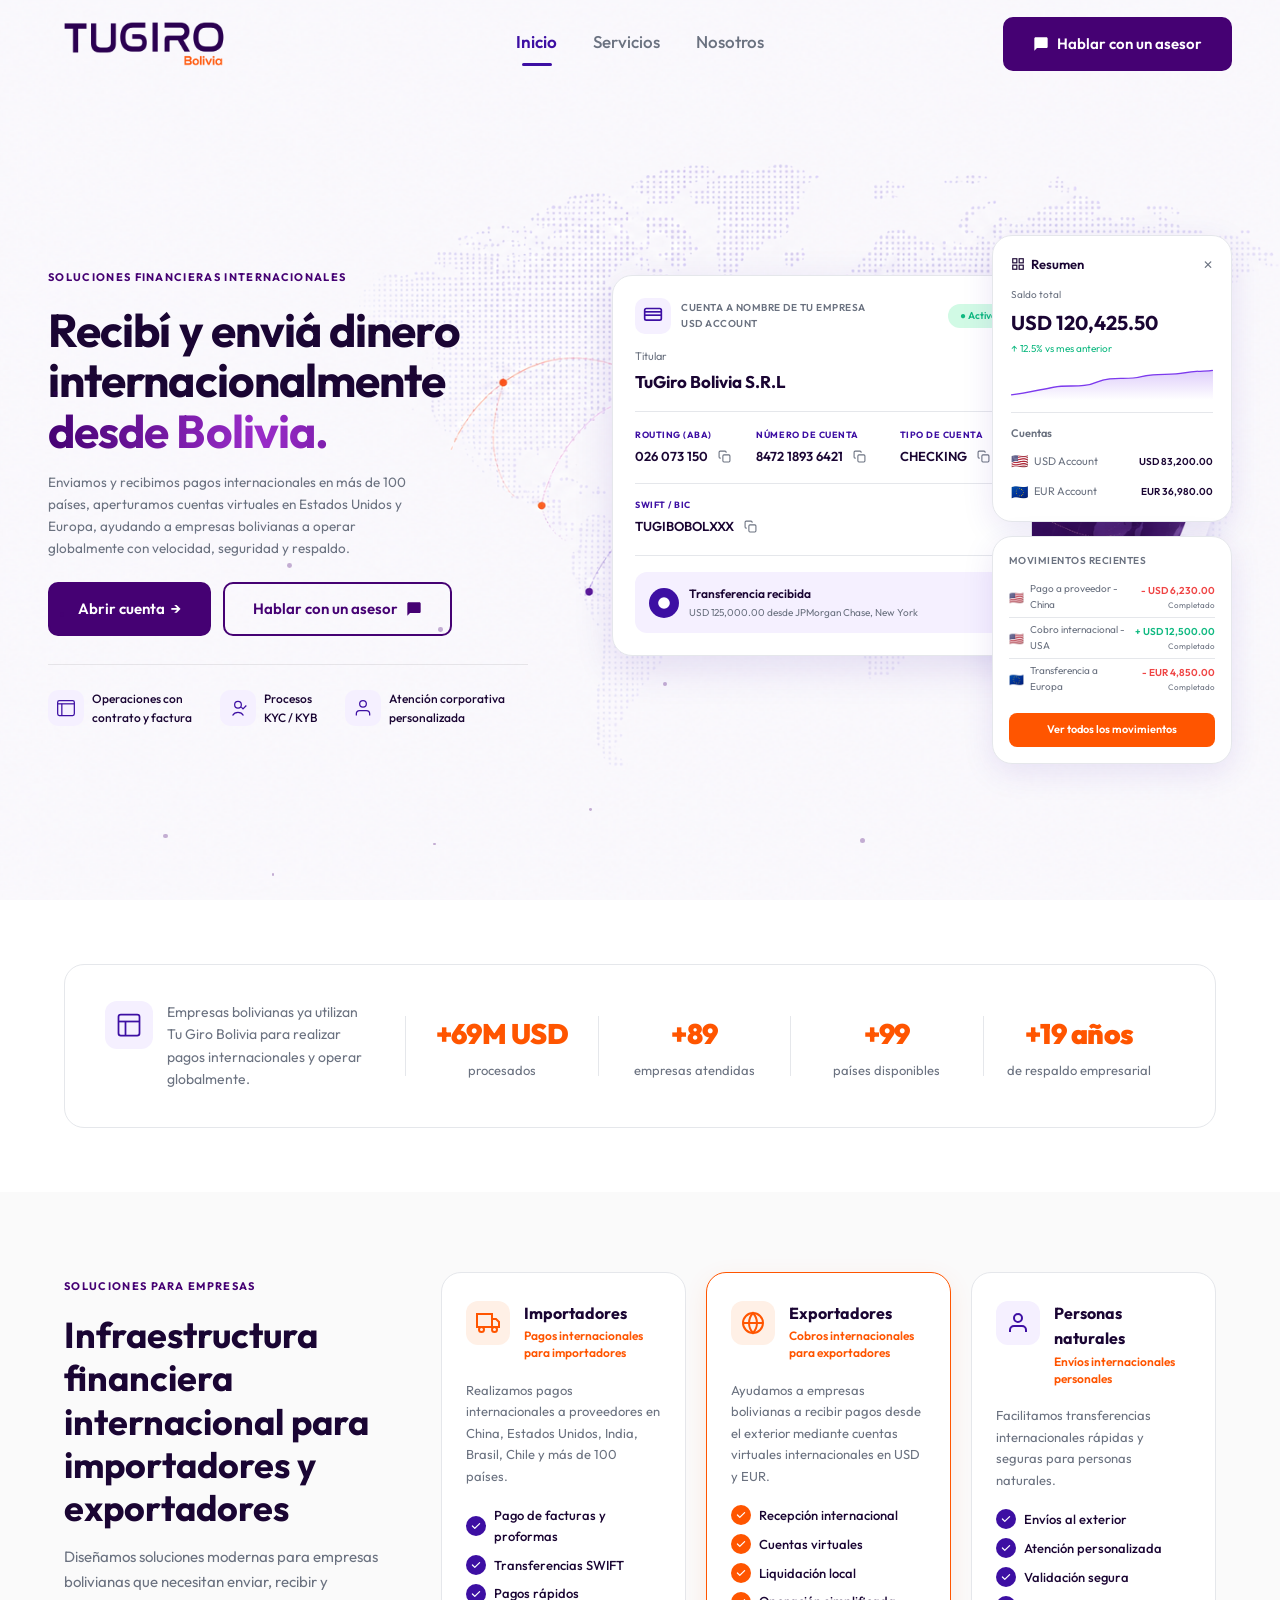
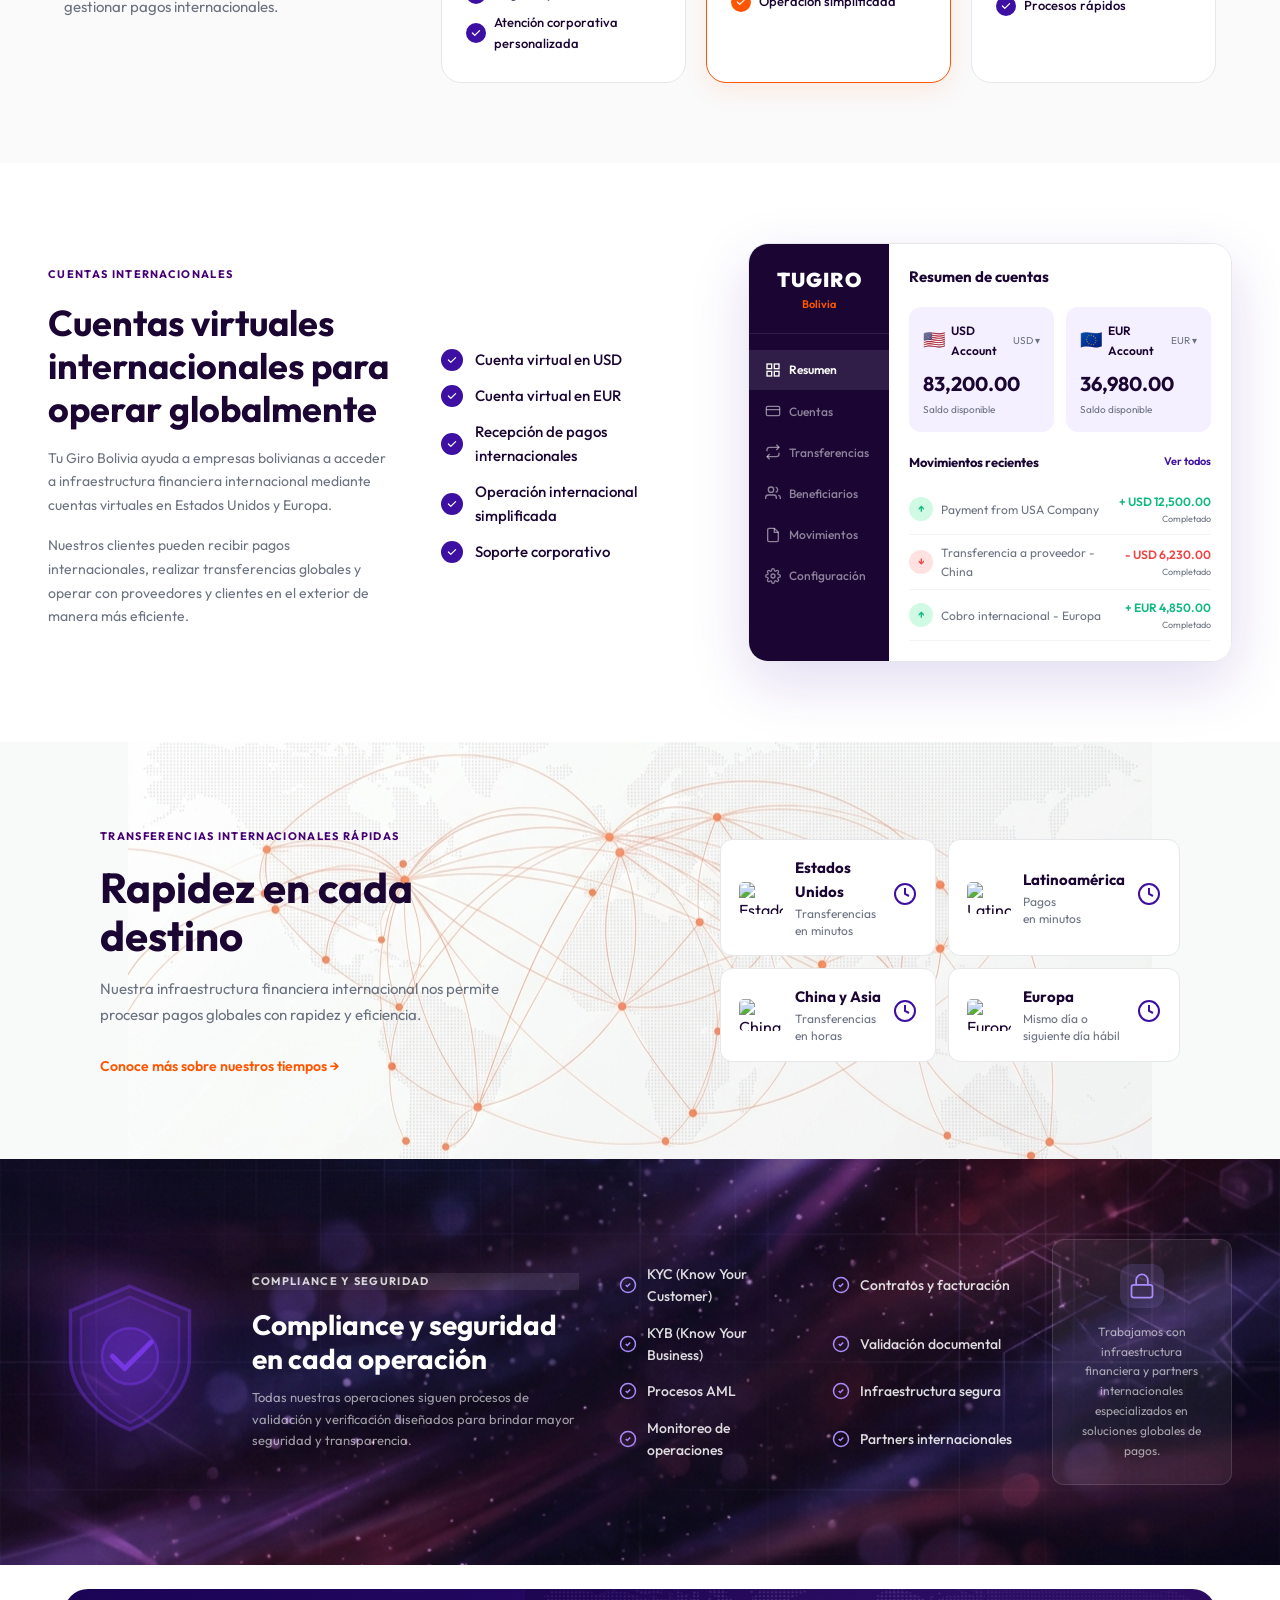
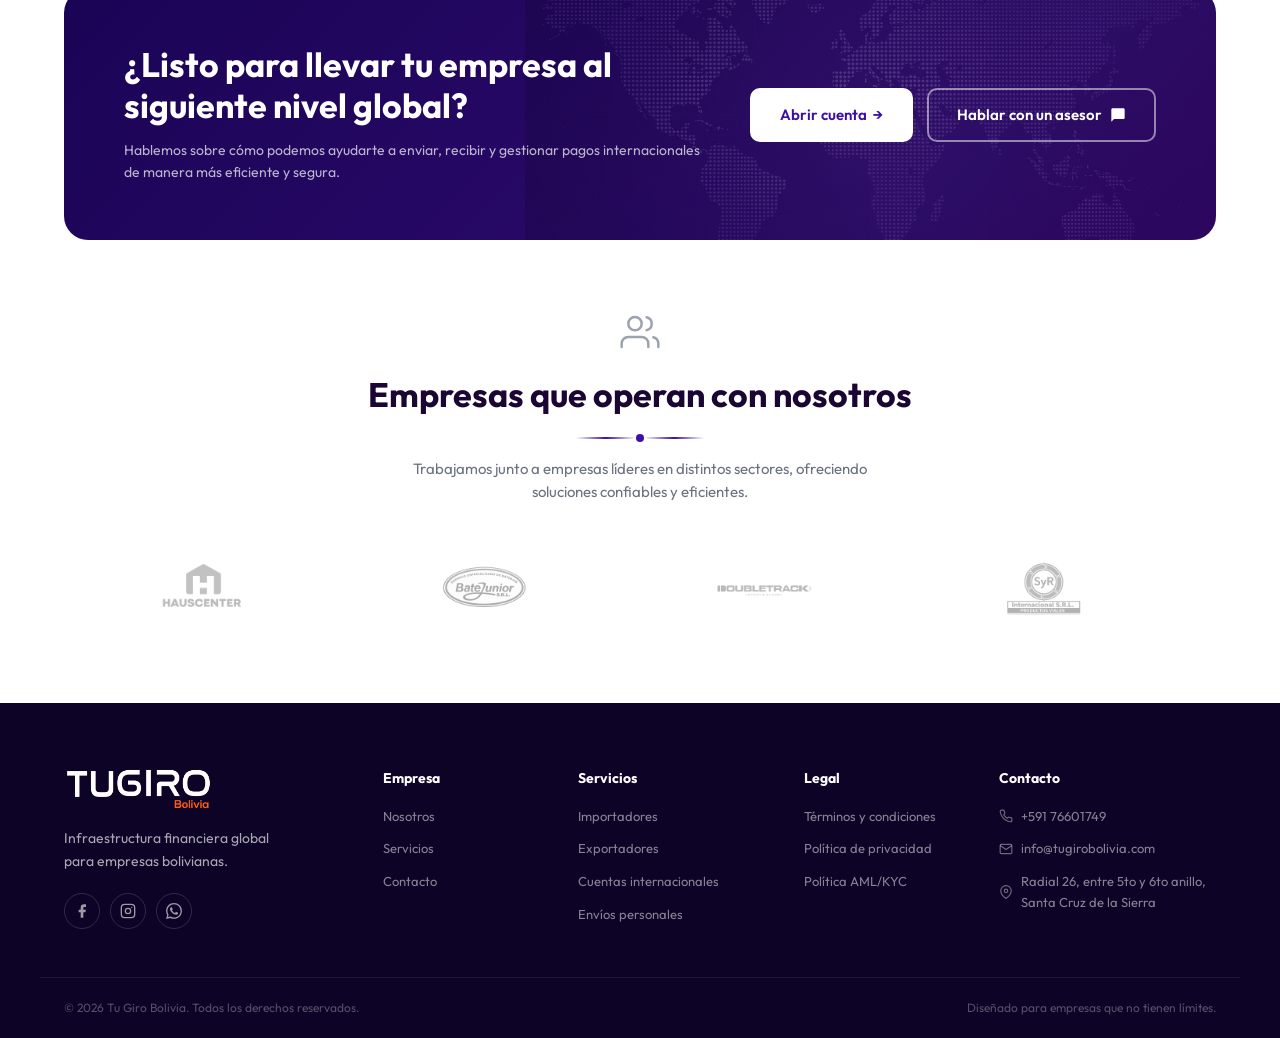
==== commit 4882a8b0: "Add legal modal and update content" ====
--- a/index.html
+++ b/index.html
@@ -41,9 +41,9 @@
       <div class="hero__content">
         <span class="tag">Soluciones Financieras Internacionales</span>
         <h1>Recibí y enviá dinero internacionalmente <em>desde Bolivia.</em></h1>
-        <p>Enviamos y recibimos pagos internacionales en más de +100 países, aperturamos cuentas virtuales en Estados Unidos y Europa, ayudando a empresas bolivianas a operar globalmente con velocidad, seguridad y respaldo.</p>
+        <p>Enviamos y recibimos pagos internacionales en más de 100 países, aperturamos cuentas virtuales en Estados Unidos y Europa, ayudando a empresas bolivianas a operar globalmente con velocidad, seguridad y respaldo.</p>
         <div class="hero__ctas">
-          <a href="https://wa.me/59162215104" target="_blank" class="btn btn--primary">Abrir cuenta &nbsp;→</a>
+          <a href="https://forms.gle/eRLY9yRAp9YX1Z5z8" target="_blank" class="btn btn--primary">Abrir cuenta &nbsp;→</a>
           <a href="https://wa.me/59162215104" target="_blank" class="btn btn--outline">Hablar con un asesor
             <svg viewBox="0 0 24 24" fill="currentColor" width="16" height="16"><path d="M20 2H4c-1.1 0-2 .9-2 2v18l4-4h14c1.1 0 2-.9 2-2V4c0-1.1-.9-2-2-2z"/></svg>
           </a>
@@ -241,7 +241,7 @@
         </div>
         <div class="stats__divider"></div>
         <div class="stat">
-          <span class="stat__number" data-prefix="+" data-count="160">+160</span>
+          <span class="stat__number" data-prefix="+" data-count="100">+100</span>
           <span class="stat__label">países disponibles</span>
         </div>
         <div class="stats__divider"></div>
@@ -273,7 +273,7 @@
               <p class="service-card__sub">Pagos internacionales<br/>para importadores</p>
             </div>
           </div>
-          <p class="service-card__desc">Realizamos pagos internacionales a proveedores en China, Estados Unidos, India, Brasil, Chile y más de 160 países.</p>
+          <p class="service-card__desc">Realizamos pagos internacionales a proveedores en China, Estados Unidos, India, Brasil, Chile y más de 100 países.</p>
           <ul class="service-card__list service-card__list--purple">
             <li>Pago de facturas y proformas</li>
             <li>Transferencias SWIFT</li>
@@ -578,7 +578,7 @@
           <p>Hablemos sobre cómo podemos ayudarte a enviar, recibir y gestionar pagos internacionales de manera más eficiente y segura.</p>
         </div>
         <div class="cta-banner__actions">
-          <a href="https://wa.me/59162215104" target="_blank" class="btn btn--white">Abrir cuenta &nbsp;→</a>
+          <a href="https://forms.gle/eRLY9yRAp9YX1Z5z8" target="_blank" class="btn btn--white">Abrir cuenta &nbsp;→</a>
           <a href="https://wa.me/59162215104" target="_blank" class="btn btn--outline-white">Hablar con un asesor
             <svg viewBox="0 0 24 24" fill="currentColor" width="16" height="16"><path d="M20 2H4c-1.1 0-2 .9-2 2v18l4-4h14c1.1 0 2-.9 2-2V4c0-1.1-.9-2-2-2z"/></svg>
           </a>
@@ -657,8 +657,8 @@
       </div>
       <div class="footer__col">
         <h4>Legal</h4>
-        <a href="#">Términos y condiciones</a>
-        <a href="#">Política de privacidad</a>
+        <a href="#terminos" data-legal-modal="terms">Términos y condiciones</a>
+        <a href="#privacidad" data-legal-modal="privacy">Política de privacidad</a>
         <a href="#">Política AML/KYC</a>
       </div>
       <div class="footer__col">
@@ -679,12 +679,13 @@
     </div>
     <div class="footer__bottom">
       <div class="container footer__bottom-inner">
-        <span>© 2024 Tu Giro Bolivia. Todos los derechos reservados.</span>
+        <span>© 2026 Tu Giro Bolivia. Todos los derechos reservados.</span>
         <span>Diseñado para empresas que no tienen límites.</span>
       </div>
     </div>
   </footer>
 
   <script src="assets/js/main.js"></script>
+  <script src="assets/js/legal-modal.js"></script>
 </body>
 </html>
--- a/assets/css/style.css
+++ b/assets/css/style.css
@@ -1606,6 +1606,87 @@
   gap: 8px;
 }
 
+/* LEGAL MODAL */
+.legal-modal {
+  width: min(860px, calc(100vw - 40px));
+  max-height: min(82vh, 760px);
+  margin: auto;
+  padding: 0;
+  border: 1px solid rgba(26,5,51,0.12);
+  border-radius: 18px;
+  background: var(--white);
+  color: var(--text);
+  box-shadow: 0 28px 80px rgba(13,3,38,0.28);
+  overflow: hidden;
+}
+.legal-modal::backdrop {
+  background: rgba(13,3,38,0.62);
+  backdrop-filter: blur(4px);
+}
+.legal-modal__panel {
+  display: flex;
+  flex-direction: column;
+  max-height: inherit;
+}
+.legal-modal__header {
+  display: flex;
+  align-items: center;
+  justify-content: space-between;
+  gap: 18px;
+  padding: 22px 26px;
+  border-bottom: 1px solid var(--border);
+  background: linear-gradient(180deg, #FFFFFF 0%, #FAF8FF 100%);
+}
+.legal-modal__title {
+  font-size: 22px;
+  font-weight: 700;
+  line-height: 1.2;
+  color: var(--text);
+}
+.legal-modal__close {
+  flex-shrink: 0;
+  border: 1.5px solid rgba(69,1,115,0.18);
+  background: var(--white);
+  color: rgb(69,1,115);
+  border-radius: 10px;
+  padding: 9px 16px;
+  font-family: inherit;
+  font-size: 14px;
+  font-weight: 700;
+  cursor: pointer;
+  transition: background 0.2s, border-color 0.2s, color 0.2s;
+}
+.legal-modal__close:hover {
+  background: var(--purple-light);
+  border-color: rgba(69,1,115,0.35);
+}
+.legal-modal__content {
+  margin: 0;
+  padding: 28px 32px 34px;
+  max-height: calc(min(82vh, 760px) - 78px);
+  overflow: auto;
+  white-space: pre-wrap;
+  overflow-wrap: break-word;
+  font-family: 'Outfit', sans-serif;
+  font-size: 14px;
+  line-height: 1.72;
+  color: var(--text-muted);
+}
+.legal-modal__content::-webkit-scrollbar {
+  width: 10px;
+}
+.legal-modal__content::-webkit-scrollbar-track {
+  background: #F3F0FA;
+}
+.legal-modal__content::-webkit-scrollbar-thumb {
+  background: rgba(69,1,115,0.28);
+  border-radius: 999px;
+  border: 2px solid #F3F0FA;
+}
+.legal-modal__content::-webkit-scrollbar-thumb:hover {
+  background: rgba(69,1,115,0.42);
+}
+
 /* ═══ RESPONSIVE ══════════════════════════════ */
 
 /* ─── TABLET ≤1024px ─────────────────────────── */
@@ -1679,13 +1760,55 @@
 
   /* Hero — quitar imagen de fondo en móvil para que no tape el texto */
   .hero { padding-top: 80px; padding-bottom: 40px; background-image: none; background-color: #EDE9FE; }
-  .hero__inner { padding: 0 20px; gap: 0; }
-  .hero__content { max-width: 100%; }
-  .hero__content h1 { font-size: clamp(26px, 7.5vw, 38px); }
-  .hero__content p { font-size: 13px; max-width: 100%; }
-  .hero__feature-list { gap: 12px; flex-wrap: wrap; padding-top: 20px; margin-top: 20px; }
+  .hero__inner { padding: 0 20px; gap: 24px; }
+  .hero__content { max-width: 100%; min-width: 0; }
+  .hero__content h1 {
+    font-size: clamp(26px, 7.5vw, 38px);
+    max-width: 100%;
+    overflow-wrap: break-word;
+  }
+  .hero__content p { font-size: 13px; max-width: 100%; overflow-wrap: break-word; }
+  .hero__ctas { flex-direction: column; align-items: stretch; gap: 10px; }
+  .hero__ctas .btn { justify-content: center; white-space: normal; text-align: center; }
+  .hero__feature-list { flex-direction: column; gap: 10px; padding-top: 20px; margin-top: 20px; }
   .hero__feature-list .feature-item { font-size: 11px; gap: 6px; }
   .hero__feature-list .feature-item__icon { width: 30px; height: 30px; }
+  .hero__visual {
+    display: block;
+    width: 100%;
+    padding: 8px 0 0;
+    animation: none;
+    transform: none !important;
+  }
+  .dash {
+    height: auto;
+    display: flex;
+    flex-direction: column;
+    gap: 14px;
+  }
+  .dash__main,
+  .dash__right {
+    position: static;
+    width: 100%;
+    animation: none;
+  }
+  .dash__main {
+    padding: 18px;
+    border-radius: 18px;
+  }
+  .dash__right {
+    display: flex;
+    flex-direction: column;
+    gap: 14px;
+  }
+  .dash__fields {
+    grid-template-columns: 1fr;
+    gap: 10px;
+  }
+  .dash__panel,
+  .dash__moves-card {
+    border-radius: 18px;
+  }
 
   /* Stats */
   .stats { padding: 40px 0; }
@@ -1736,6 +1859,30 @@
   .footer__inner { grid-template-columns: 1fr 1fr; gap: 28px; }
   .footer__brand { grid-column: 1 / -1; }
   .footer__bottom-inner { flex-direction: column; text-align: center; gap: 6px; }
+
+  /* Legal modal */
+  .legal-modal {
+    width: calc(100vw - 24px);
+    max-height: 84vh;
+    border-radius: 14px;
+  }
+  .legal-modal__header {
+    padding: 18px;
+    align-items: flex-start;
+  }
+  .legal-modal__title {
+    font-size: 19px;
+  }
+  .legal-modal__close {
+    padding: 8px 12px;
+    font-size: 13px;
+  }
+  .legal-modal__content {
+    padding: 22px 18px 28px;
+    max-height: calc(84vh - 70px);
+    font-size: 13px;
+    line-height: 1.68;
+  }
 }
 
 /* ─── MOBILE PEQUEÑO ≤480px ─────────────────── */
@@ -1746,9 +1893,11 @@
 
   /* Hero */
   .hero__inner { padding: 0 16px; }
-  .hero__ctas { flex-direction: column; align-items: stretch; gap: 10px; }
-  .hero__ctas .btn { justify-content: center; }
-  .hero__feature-list { flex-direction: column; gap: 10px; }
+  .dash__main { padding: 16px; }
+  .dash__account-label { align-items: flex-start; gap: 10px; }
+  .dash__account-type { font-size: 9px; }
+  .dash__company { font-size: 16px; }
+  .dash__tx { align-items: flex-start; }
 
   /* Stats */
   .stat { flex: 0 0 100%; }
@@ -1787,4 +1936,26 @@
 
   /* Botones */
   .btn { font-size: 14px; padding: 12px 18px; }
-}
+
+  /* Legal modal */
+  .legal-modal {
+    width: calc(100vw - 16px);
+    max-height: 88vh;
+    border-radius: 12px;
+  }
+  .legal-modal__header {
+    padding: 16px 14px;
+    gap: 10px;
+  }
+  .legal-modal__title {
+    font-size: 17px;
+  }
+  .legal-modal__close {
+    padding: 7px 10px;
+  }
+  .legal-modal__content {
+    padding: 18px 14px 24px;
+    max-height: calc(88vh - 64px);
+    font-size: 12.5px;
+  }
+}
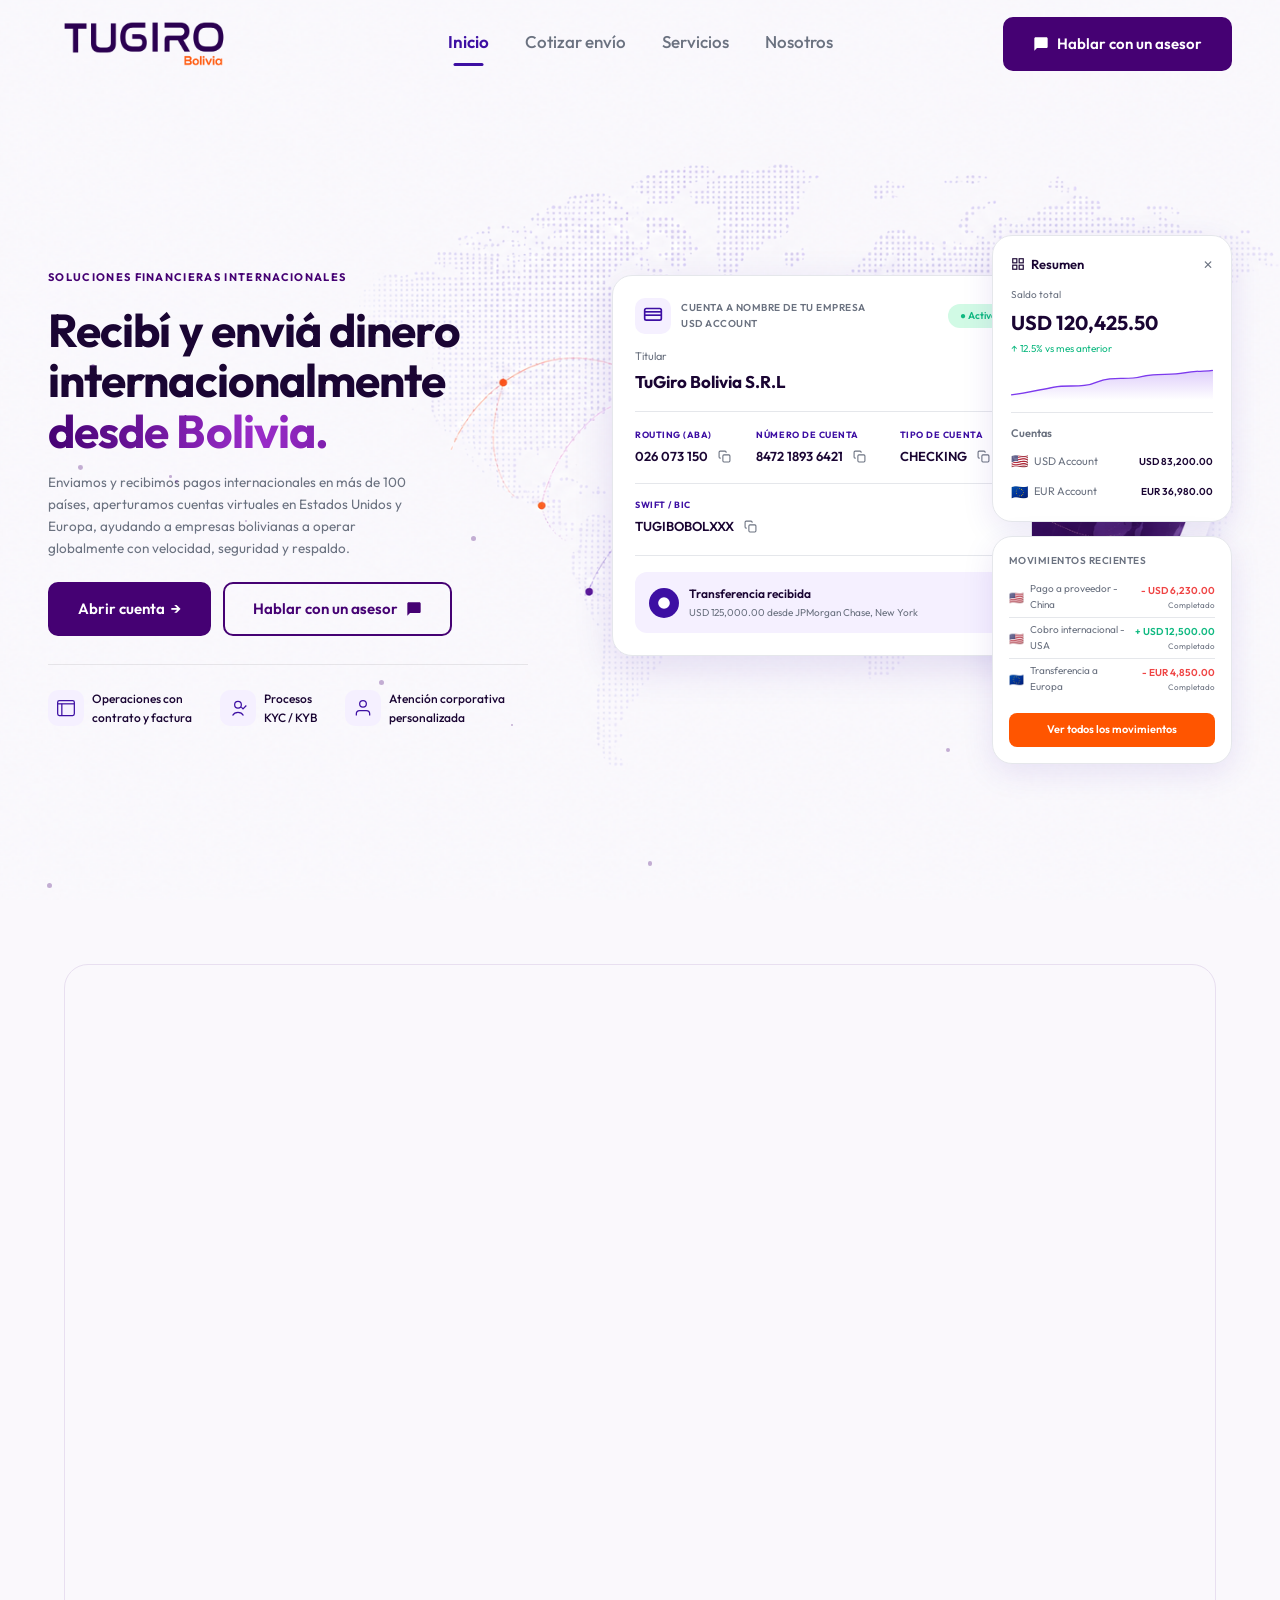
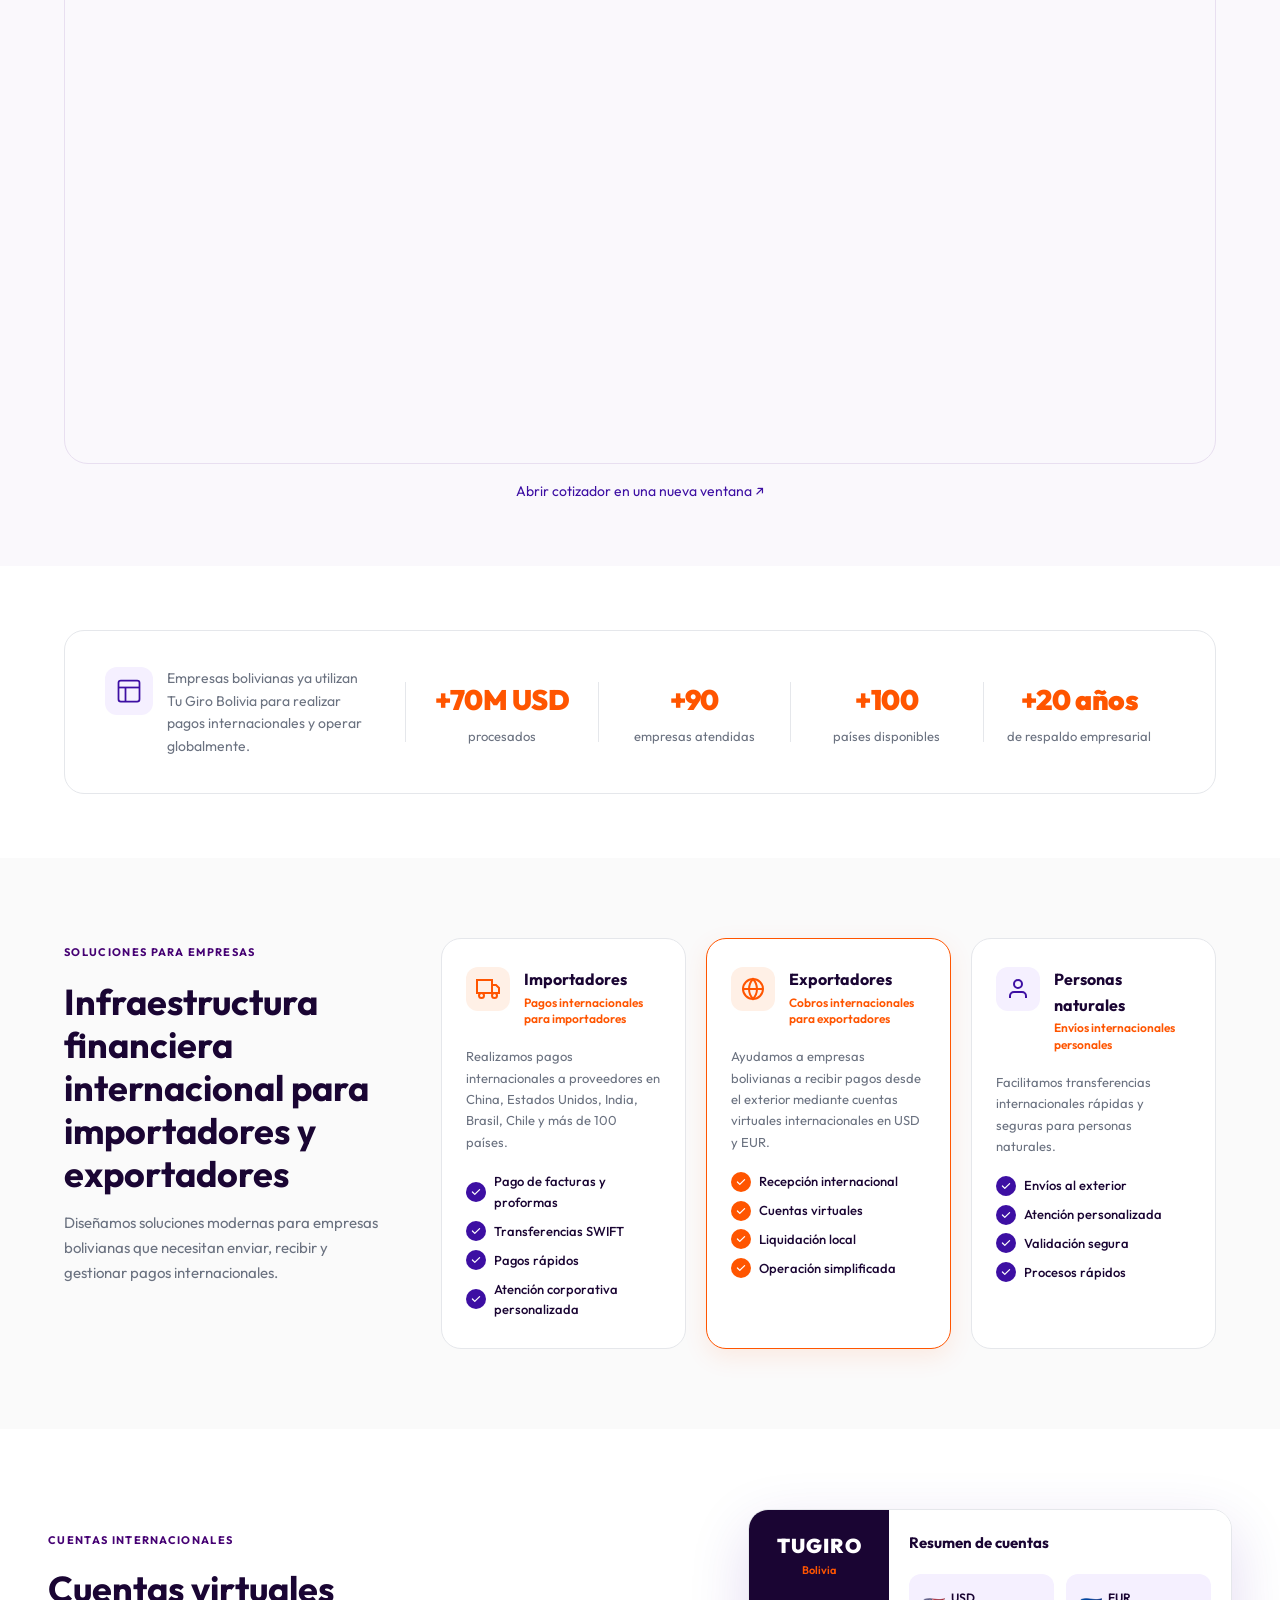
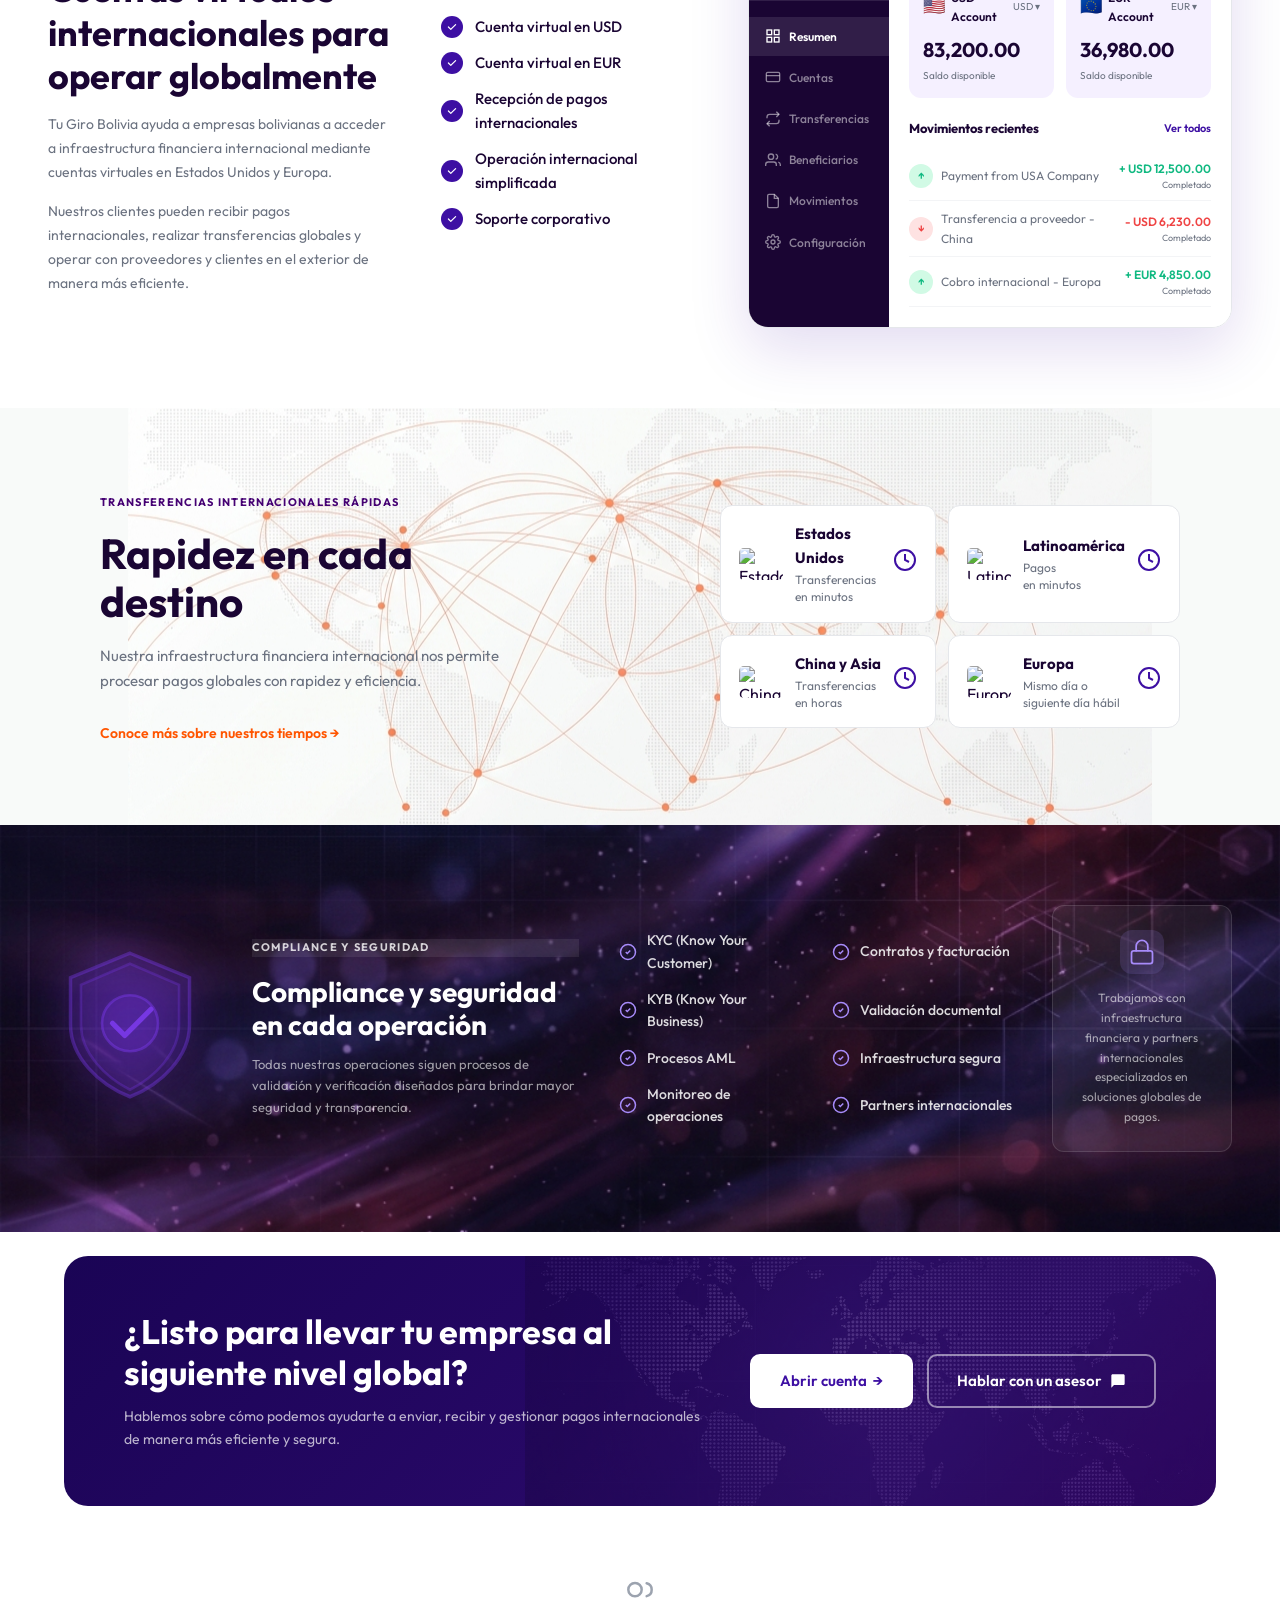
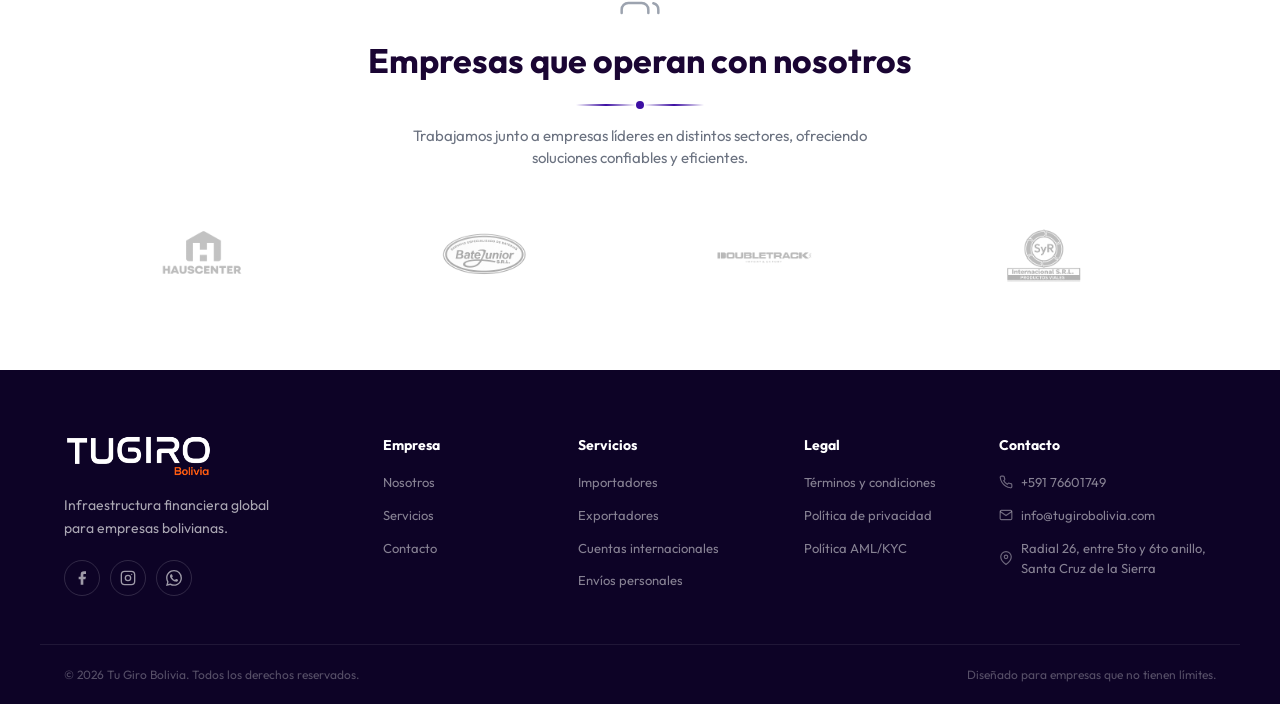
==== commit b60805bc: "Add public TuGiro quote calculator to homepage Add Cotizar envío navigation and the responsive calcu" ====
--- a/index.html
+++ b/index.html
@@ -22,6 +22,7 @@
       </a>
       <nav class="navbar__links">
         <a href="#inicio" class="navbar__link active">Inicio</a>
+        <a href="#cotizador" class="navbar__link">Cotizar envío</a>
         <a href="#servicios" class="navbar__link">Servicios</a>
         <a href="nosotros.html" class="navbar__link">Nosotros</a>
       </nav>
@@ -194,6 +195,23 @@
     </div>
 
   </section>
+
+  <!-- Cotizador conectado a las condiciones comerciales de TuGiro OS -->
+  <section id="cotizador" aria-label="Cotiza tu envío" style="padding:64px 0;scroll-margin-top:100px;background:#faf8fc">
+    <div class="container">
+      <iframe id="tugiro-cotizador" src="https://clientes.tugirobolivia.com/cotizador" title="Cotizador de envíos TuGiro Bolivia" loading="lazy" style="display:block;width:100%;height:1100px;border:1px solid #e8dff0;border-radius:24px;background:#faf8fc"></iframe>
+      <p style="margin-top:16px;text-align:center;font-size:14px"><a href="https://clientes.tugirobolivia.com/cotizador" target="_blank" rel="noopener noreferrer" style="color:var(--purple)">Abrir cotizador en una nueva ventana ↗</a></p>
+    </div>
+  </section>
+  <script>
+    window.addEventListener('message', function (event) {
+      var frame = document.getElementById('tugiro-cotizador');
+      if (!frame || event.origin !== 'https://clientes.tugirobolivia.com' || event.source !== frame.contentWindow) return;
+      if (event.data && event.data.type === 'tugiro-quote-height' && Number.isFinite(event.data.height)) {
+        frame.style.height = Math.min(2200, Math.max(600, event.data.height + 8)) + 'px';
+      }
+    });
+  </script>
 
   <!-- ═══ FEATURES BAR ═══ -->
   <div class="features-bar">
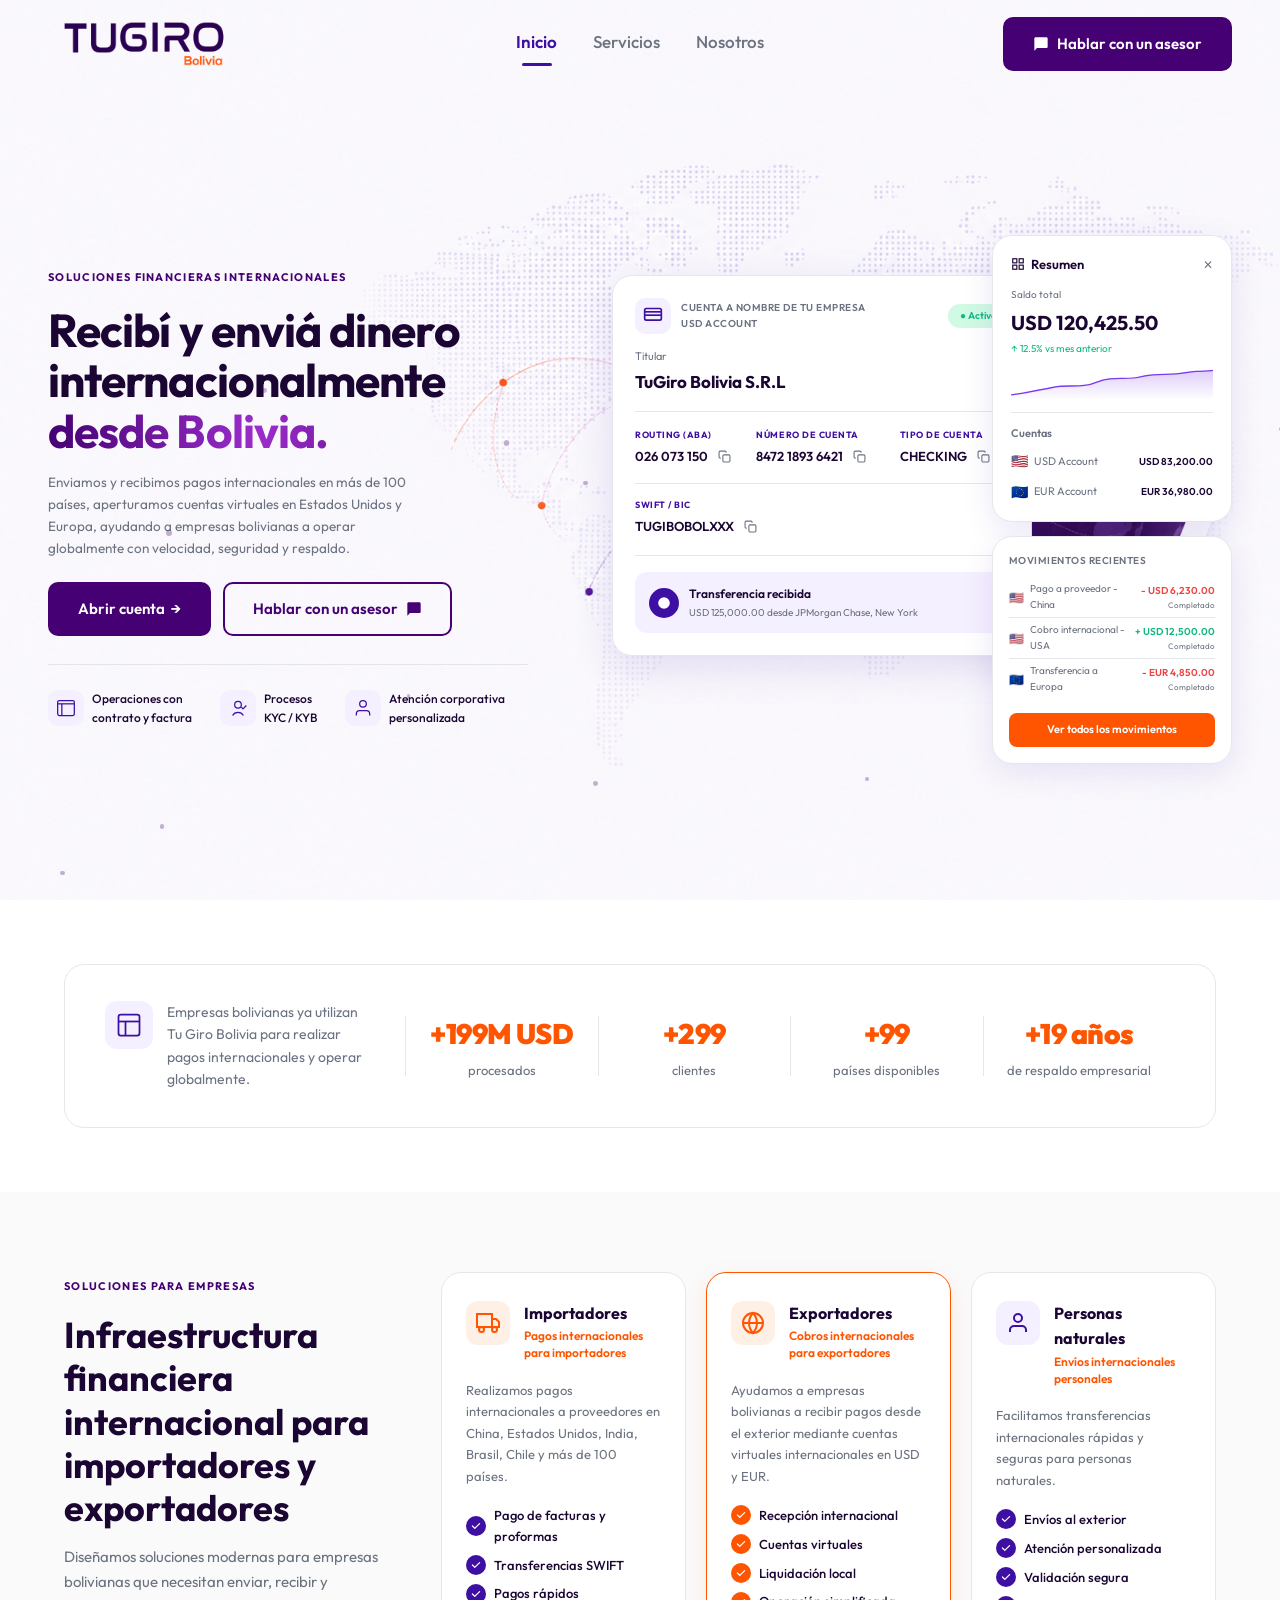
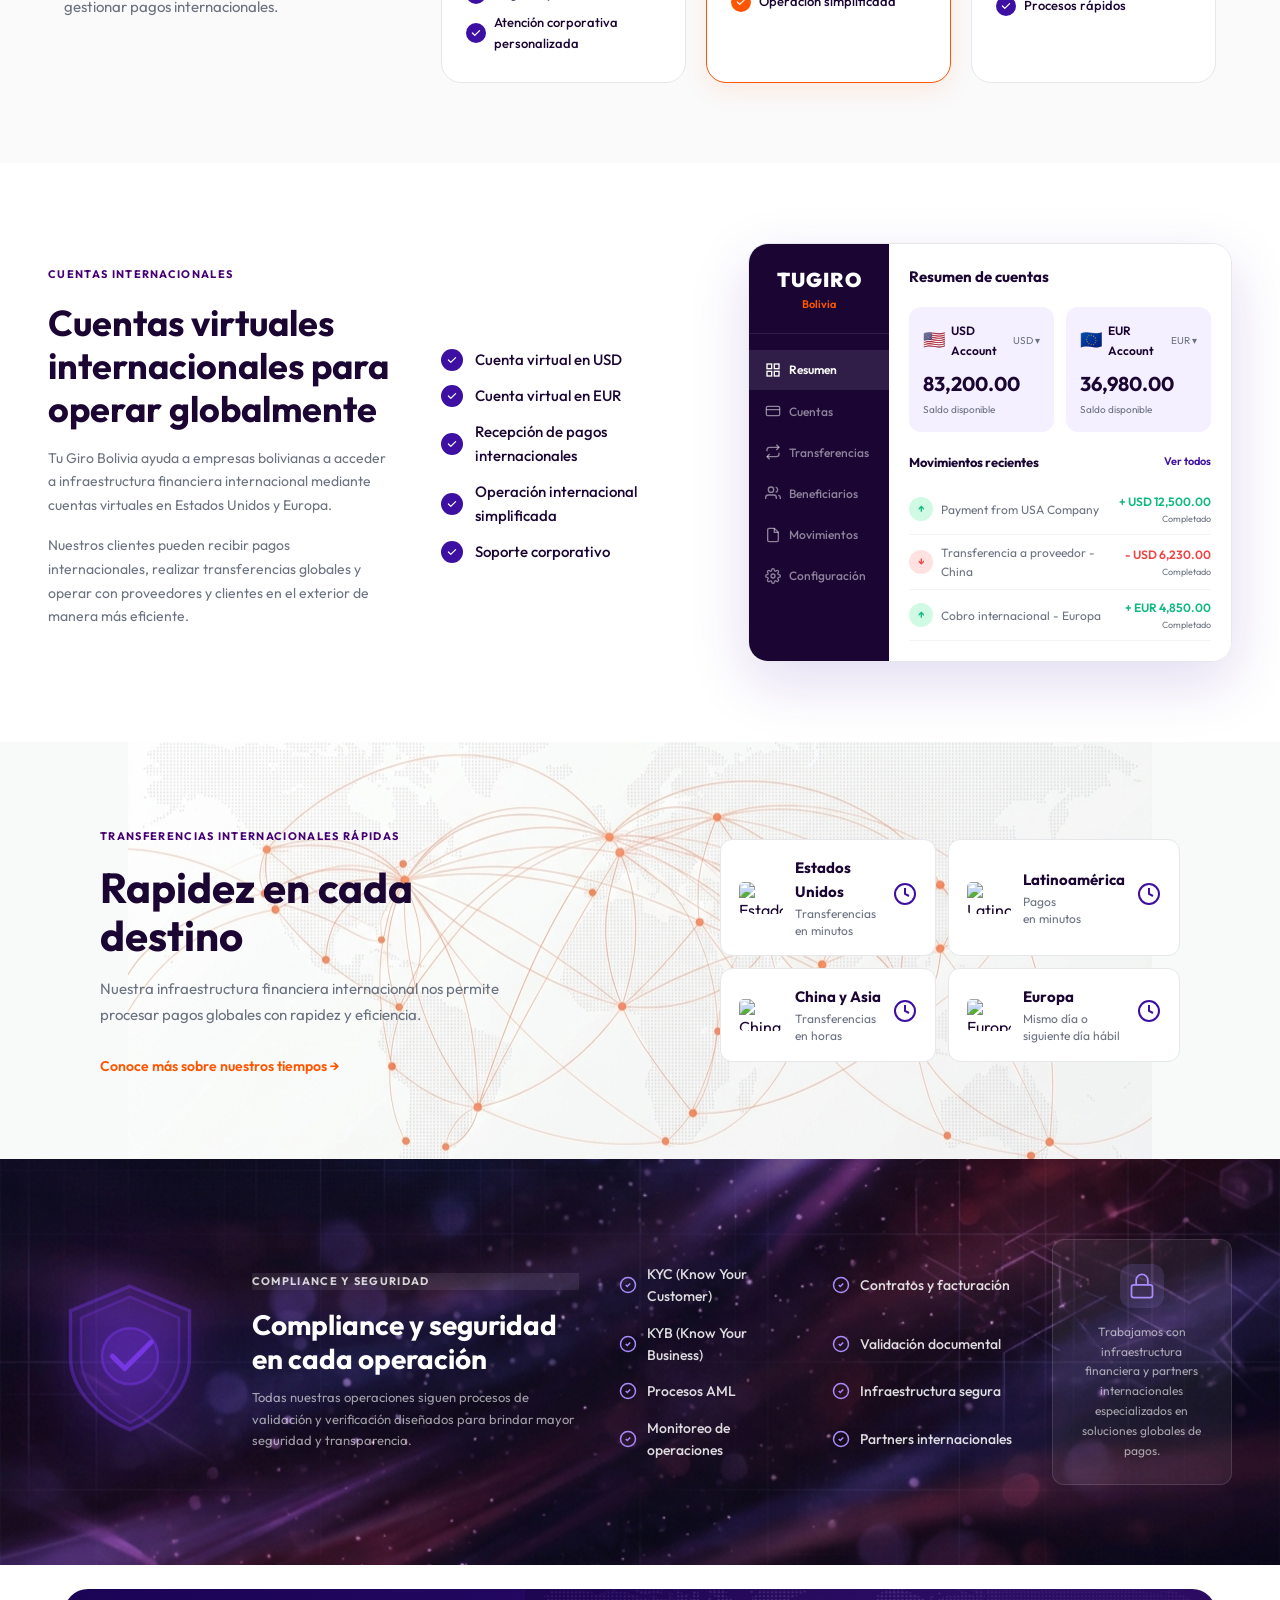
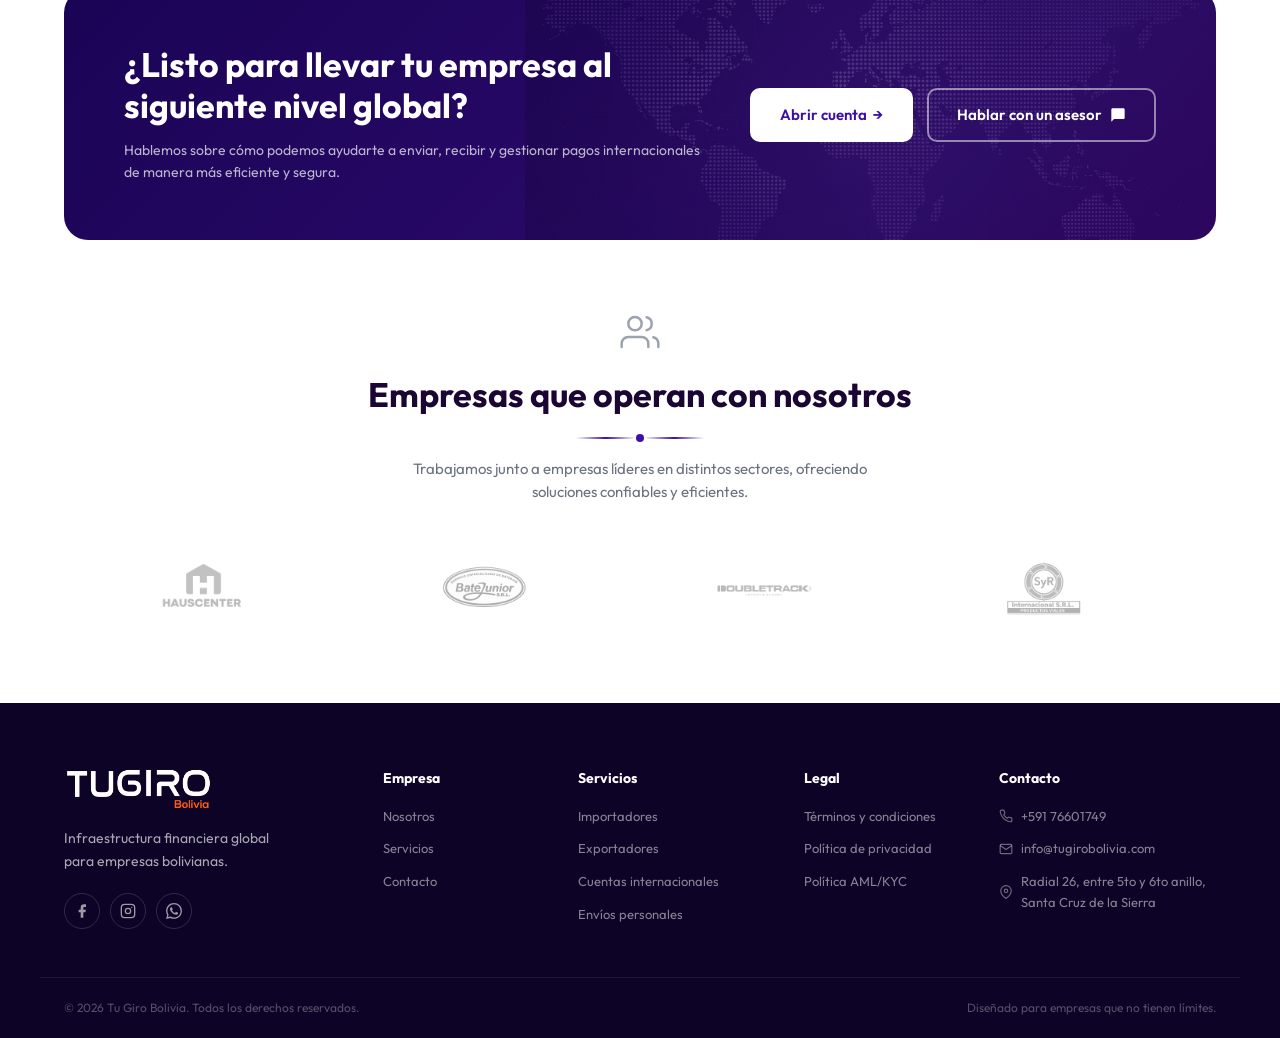
==== commit 3b68d6ae: "Remove homepage calculator and update metrics to 200M USD and 300 clients" ====
--- a/index.html
+++ b/index.html
@@ -22,7 +22,6 @@
       </a>
       <nav class="navbar__links">
         <a href="#inicio" class="navbar__link active">Inicio</a>
-        <a href="#cotizador" class="navbar__link">Cotizar envío</a>
         <a href="#servicios" class="navbar__link">Servicios</a>
         <a href="nosotros.html" class="navbar__link">Nosotros</a>
       </nav>
@@ -196,23 +195,6 @@
 
   </section>
 
-  <!-- Cotizador conectado a las condiciones comerciales de TuGiro OS -->
-  <section id="cotizador" aria-label="Cotiza tu envío" style="padding:64px 0;scroll-margin-top:100px;background:#faf8fc">
-    <div class="container">
-      <iframe id="tugiro-cotizador" src="https://clientes.tugirobolivia.com/cotizador" title="Cotizador de envíos TuGiro Bolivia" loading="lazy" style="display:block;width:100%;height:1100px;border:1px solid #e8dff0;border-radius:24px;background:#faf8fc"></iframe>
-      <p style="margin-top:16px;text-align:center;font-size:14px"><a href="https://clientes.tugirobolivia.com/cotizador" target="_blank" rel="noopener noreferrer" style="color:var(--purple)">Abrir cotizador en una nueva ventana ↗</a></p>
-    </div>
-  </section>
-  <script>
-    window.addEventListener('message', function (event) {
-      var frame = document.getElementById('tugiro-cotizador');
-      if (!frame || event.origin !== 'https://clientes.tugirobolivia.com' || event.source !== frame.contentWindow) return;
-      if (event.data && event.data.type === 'tugiro-quote-height' && Number.isFinite(event.data.height)) {
-        frame.style.height = Math.min(2200, Math.max(600, event.data.height + 8)) + 'px';
-      }
-    });
-  </script>
-
   <!-- ═══ FEATURES BAR ═══ -->
   <div class="features-bar">
     <div class="container features-bar__inner">
@@ -249,13 +231,13 @@
         </div>
         <div class="stats__divider"></div>
         <div class="stat">
-          <span class="stat__number" data-prefix="+" data-count="70" data-suffix="M USD">+70M USD</span>
+          <span class="stat__number" data-prefix="+" data-count="200" data-suffix="M USD">+200M USD</span>
           <span class="stat__label">procesados</span>
         </div>
         <div class="stats__divider"></div>
         <div class="stat">
-          <span class="stat__number" data-prefix="+" data-count="90">+90</span>
-          <span class="stat__label">empresas atendidas</span>
+          <span class="stat__number" data-prefix="+" data-count="300">+300</span>
+          <span class="stat__label">clientes</span>
         </div>
         <div class="stats__divider"></div>
         <div class="stat">
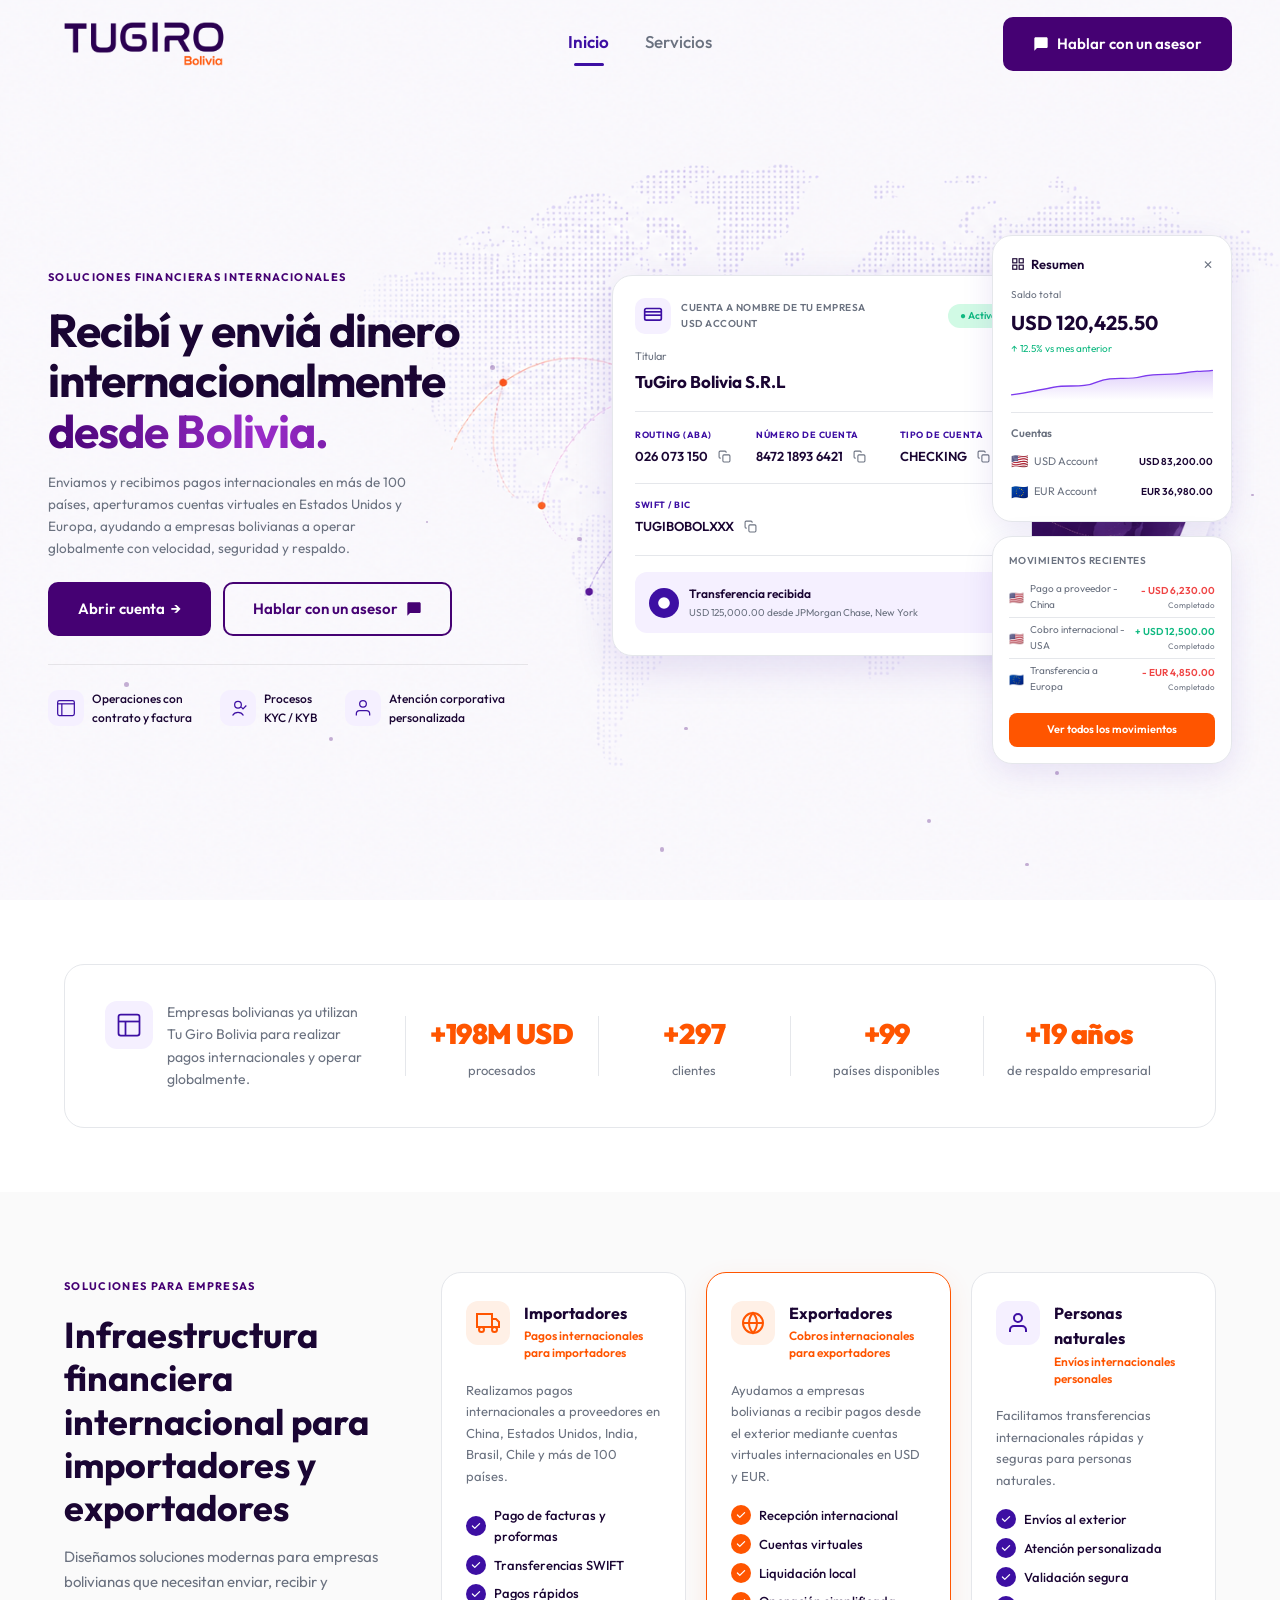
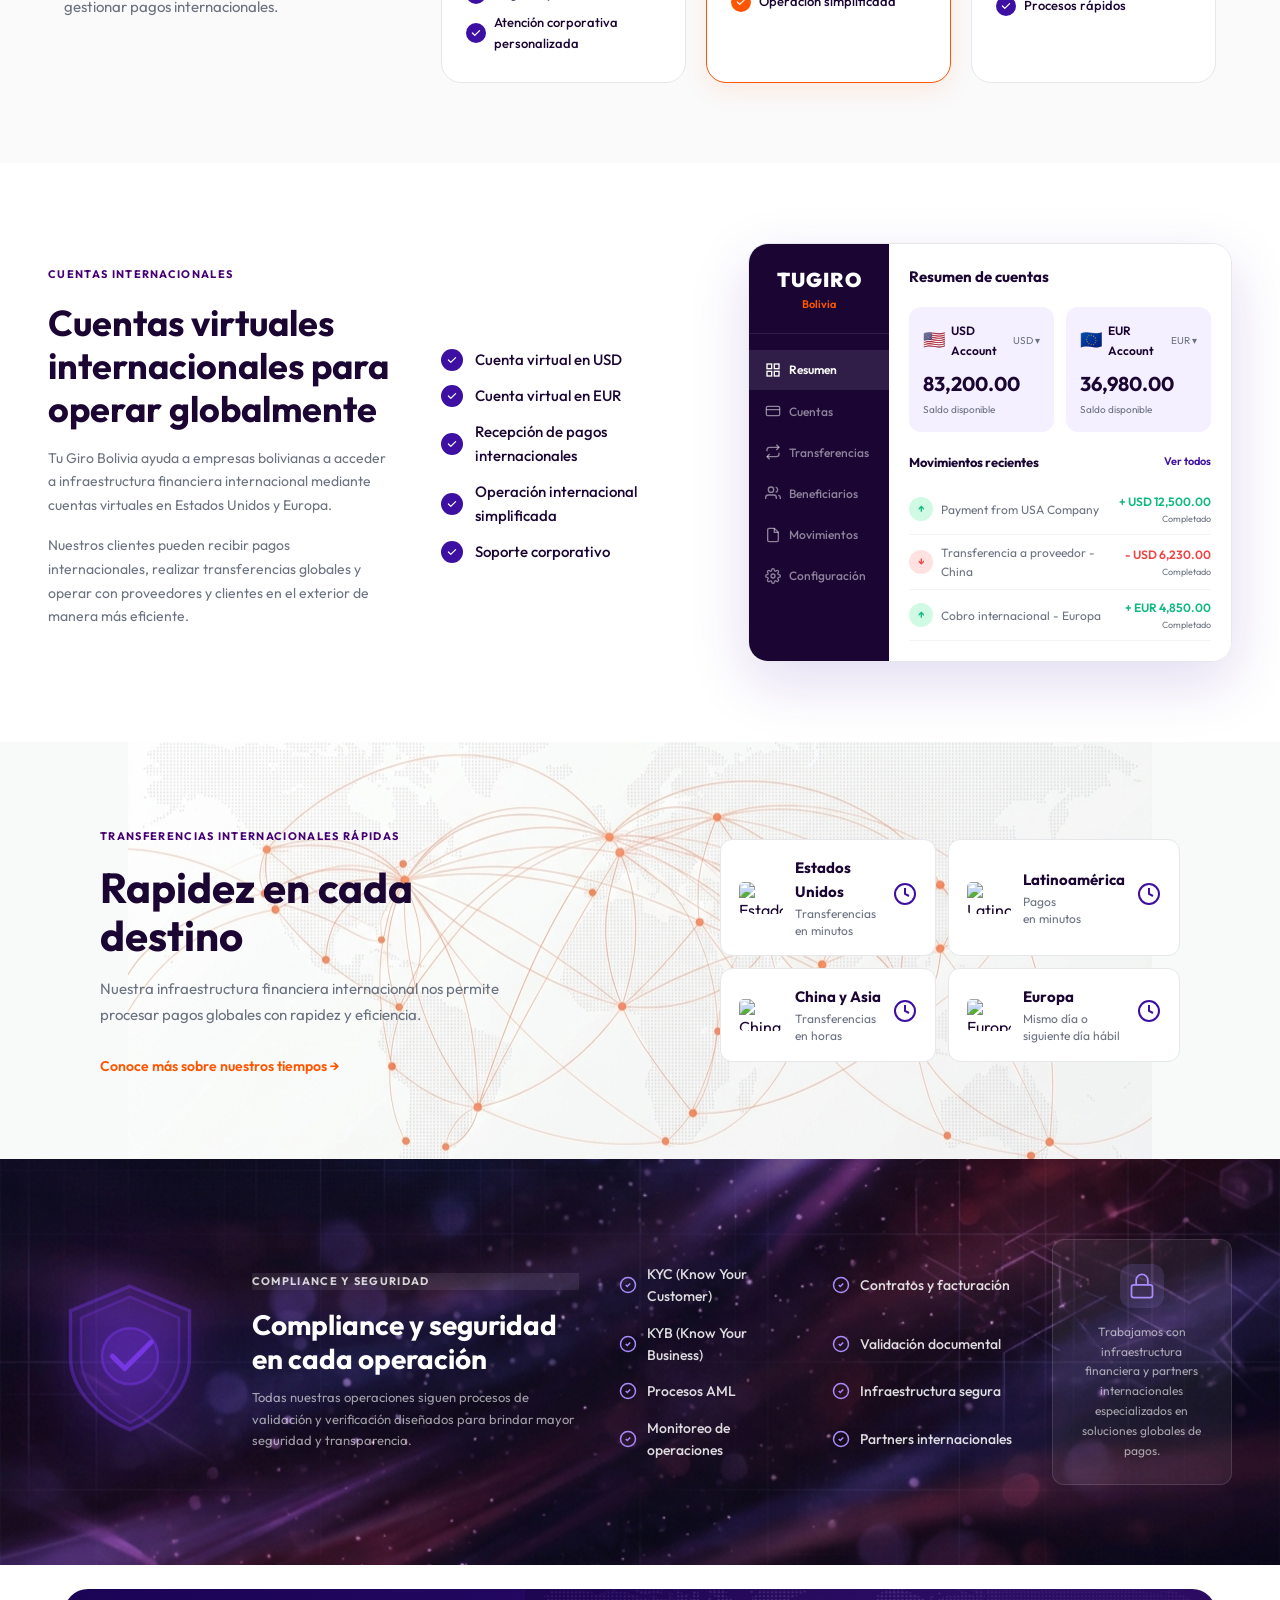
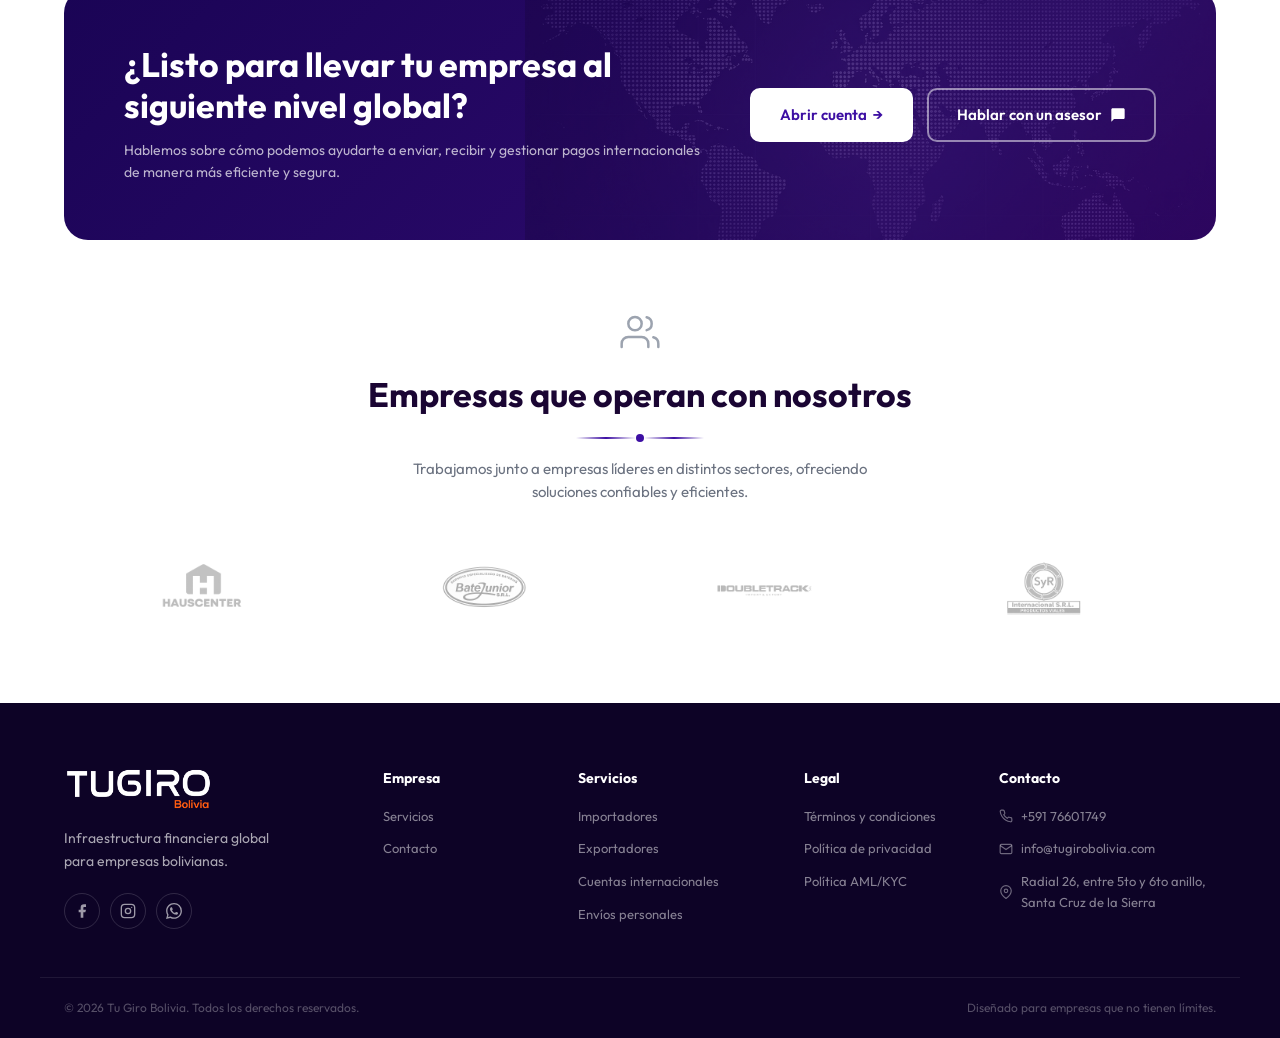
==== commit 4b537360: "Remove Nosotros links from homepage header and footer" ====
--- a/index.html
+++ b/index.html
@@ -23,7 +23,6 @@
       <nav class="navbar__links">
         <a href="#inicio" class="navbar__link active">Inicio</a>
         <a href="#servicios" class="navbar__link">Servicios</a>
-        <a href="nosotros.html" class="navbar__link">Nosotros</a>
       </nav>
       <a href="https://wa.me/59162215104" target="_blank" class="btn btn--primary navbar__cta">
         <svg viewBox="0 0 24 24" fill="currentColor" width="16" height="16"><path d="M20 2H4c-1.1 0-2 .9-2 2v18l4-4h14c1.1 0 2-.9 2-2V4c0-1.1-.9-2-2-2z"/></svg>
@@ -644,7 +643,6 @@
       </div>
       <div class="footer__col">
         <h4>Empresa</h4>
-        <a href="#nosotros">Nosotros</a>
         <a href="#servicios">Servicios</a>
         <a href="#contacto">Contacto</a>
       </div>
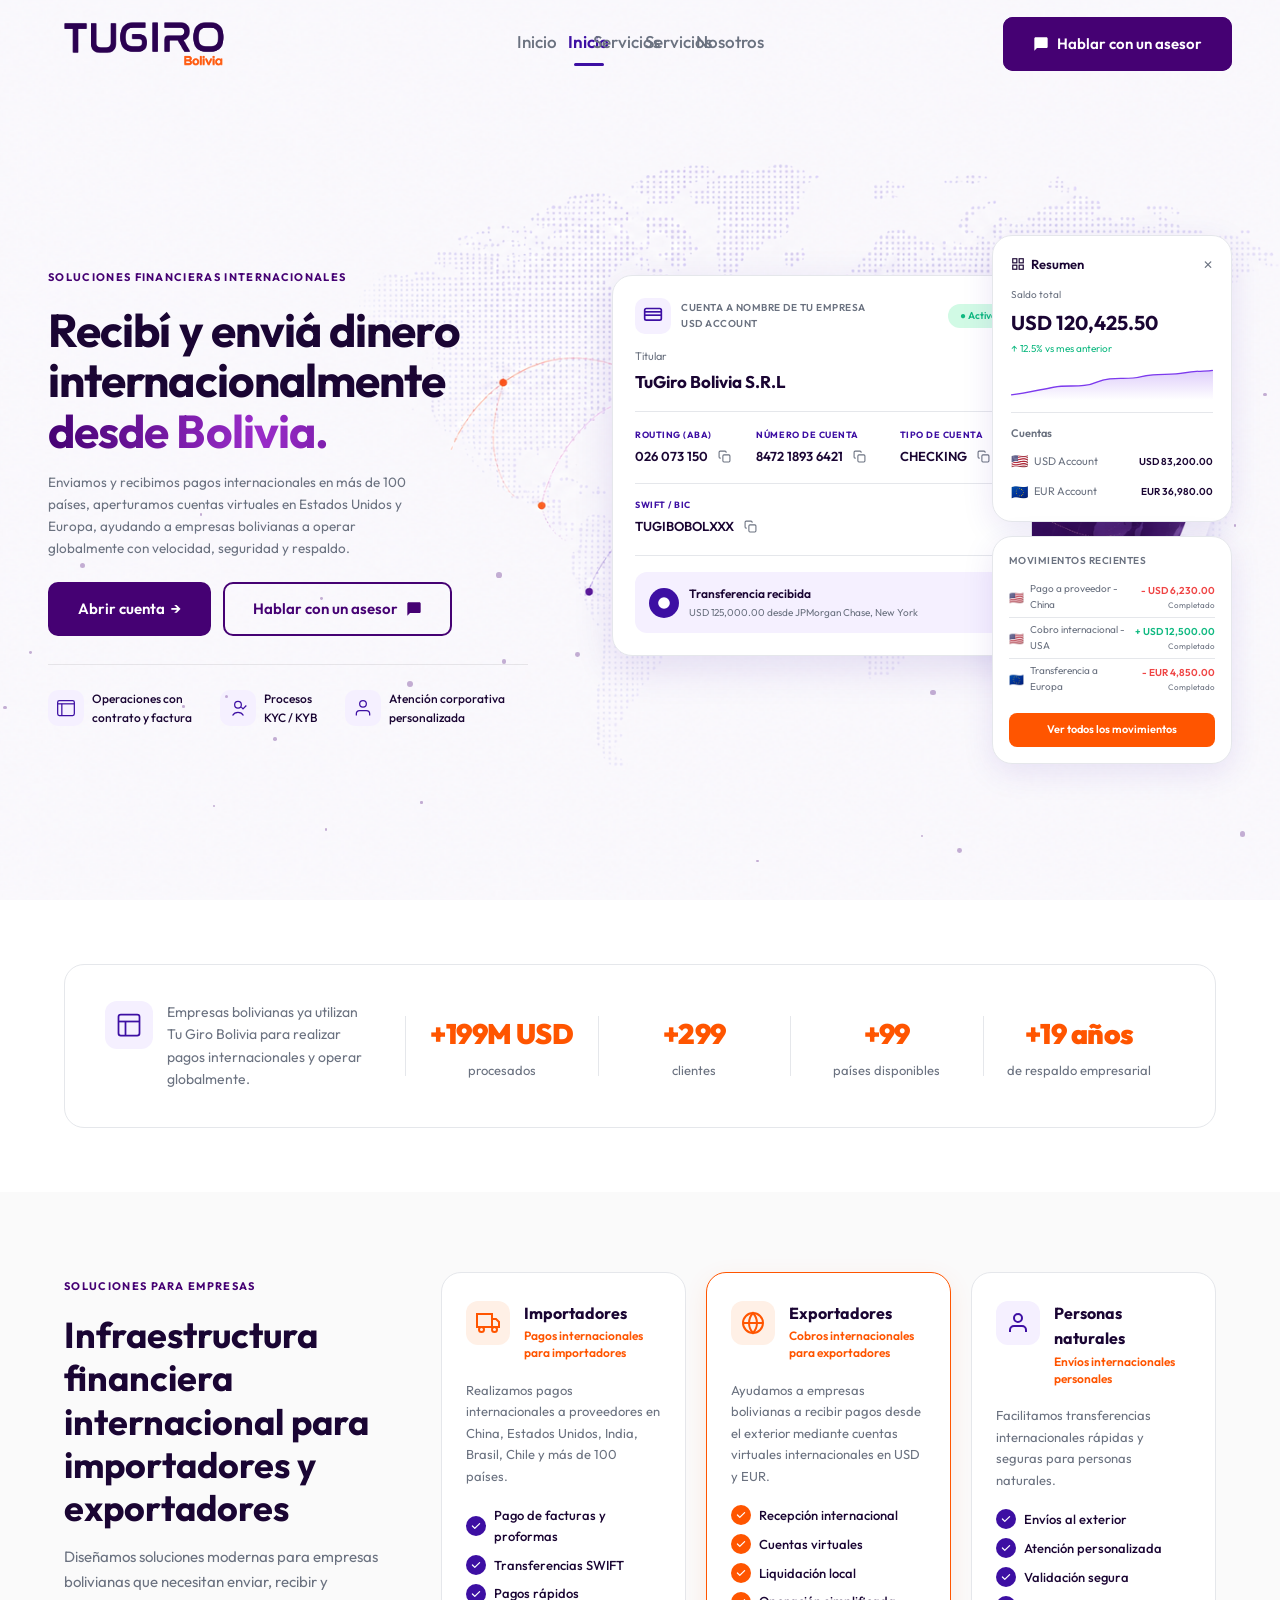
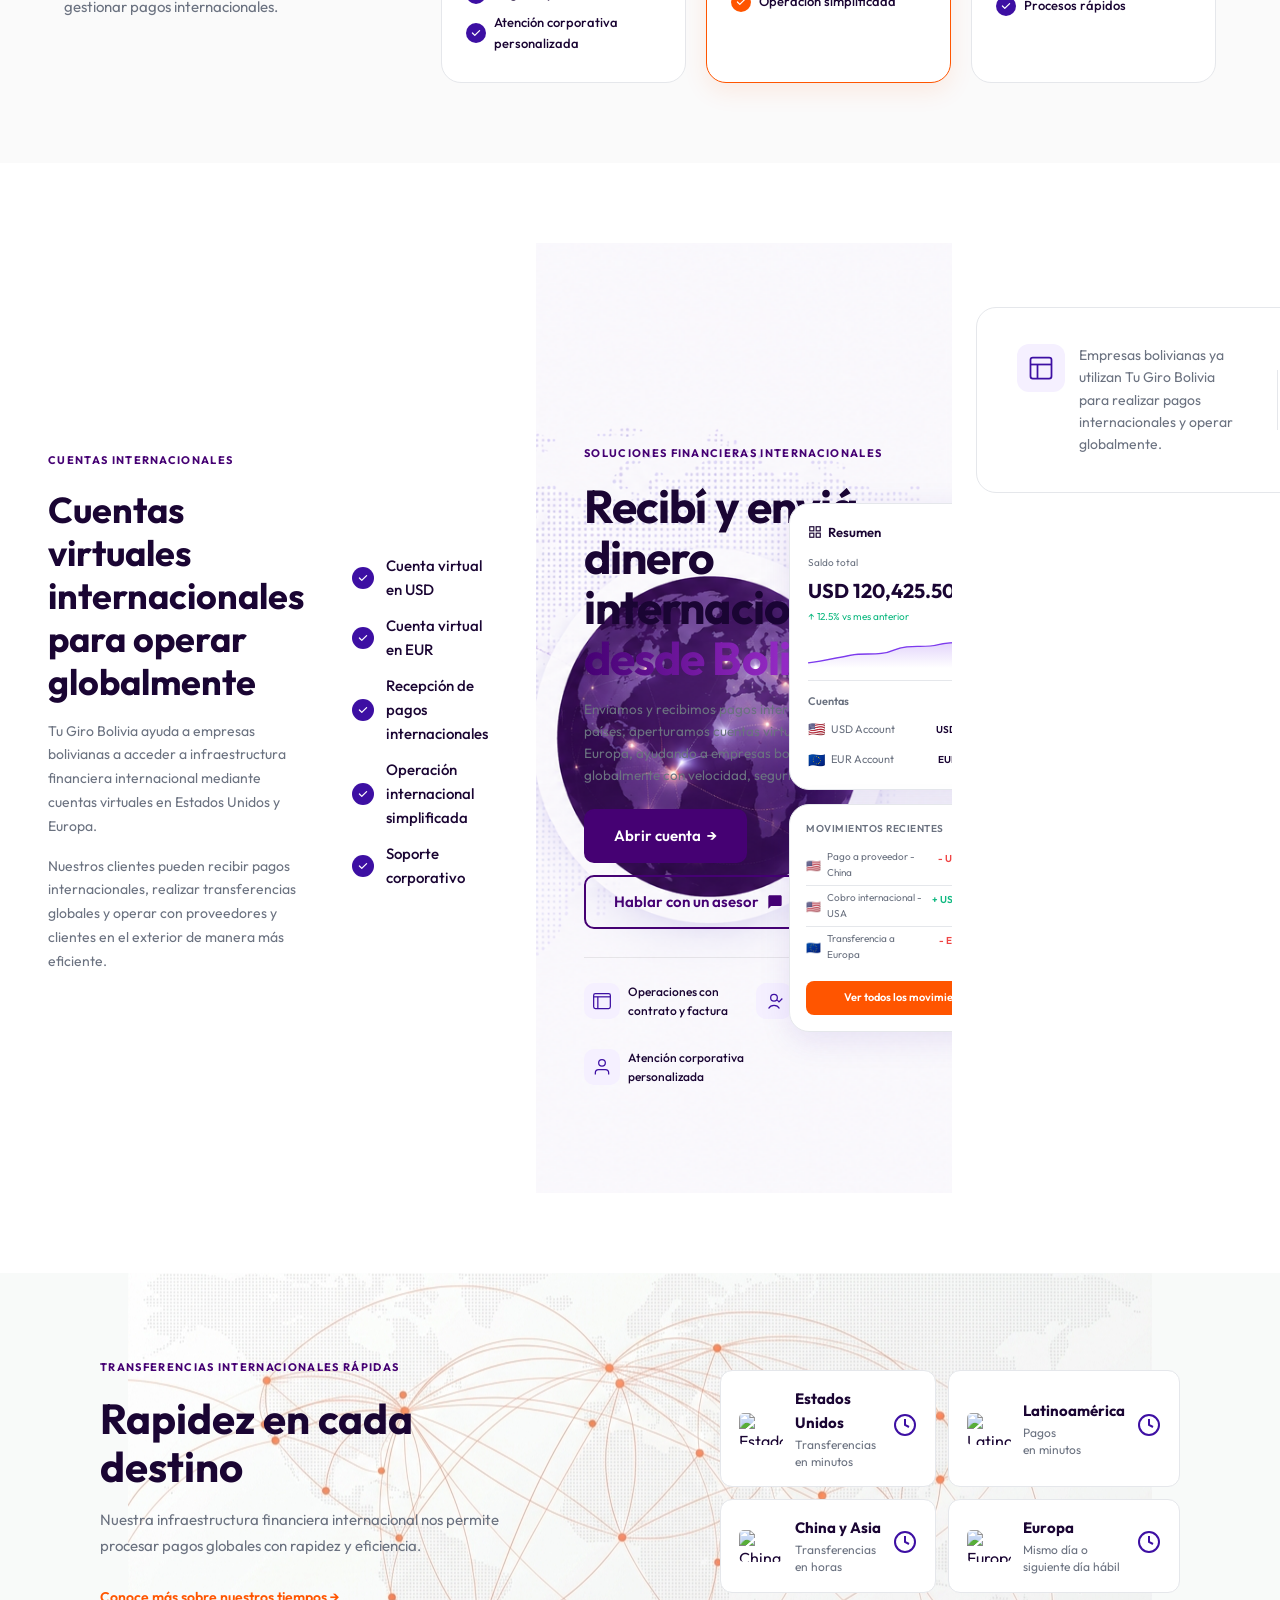
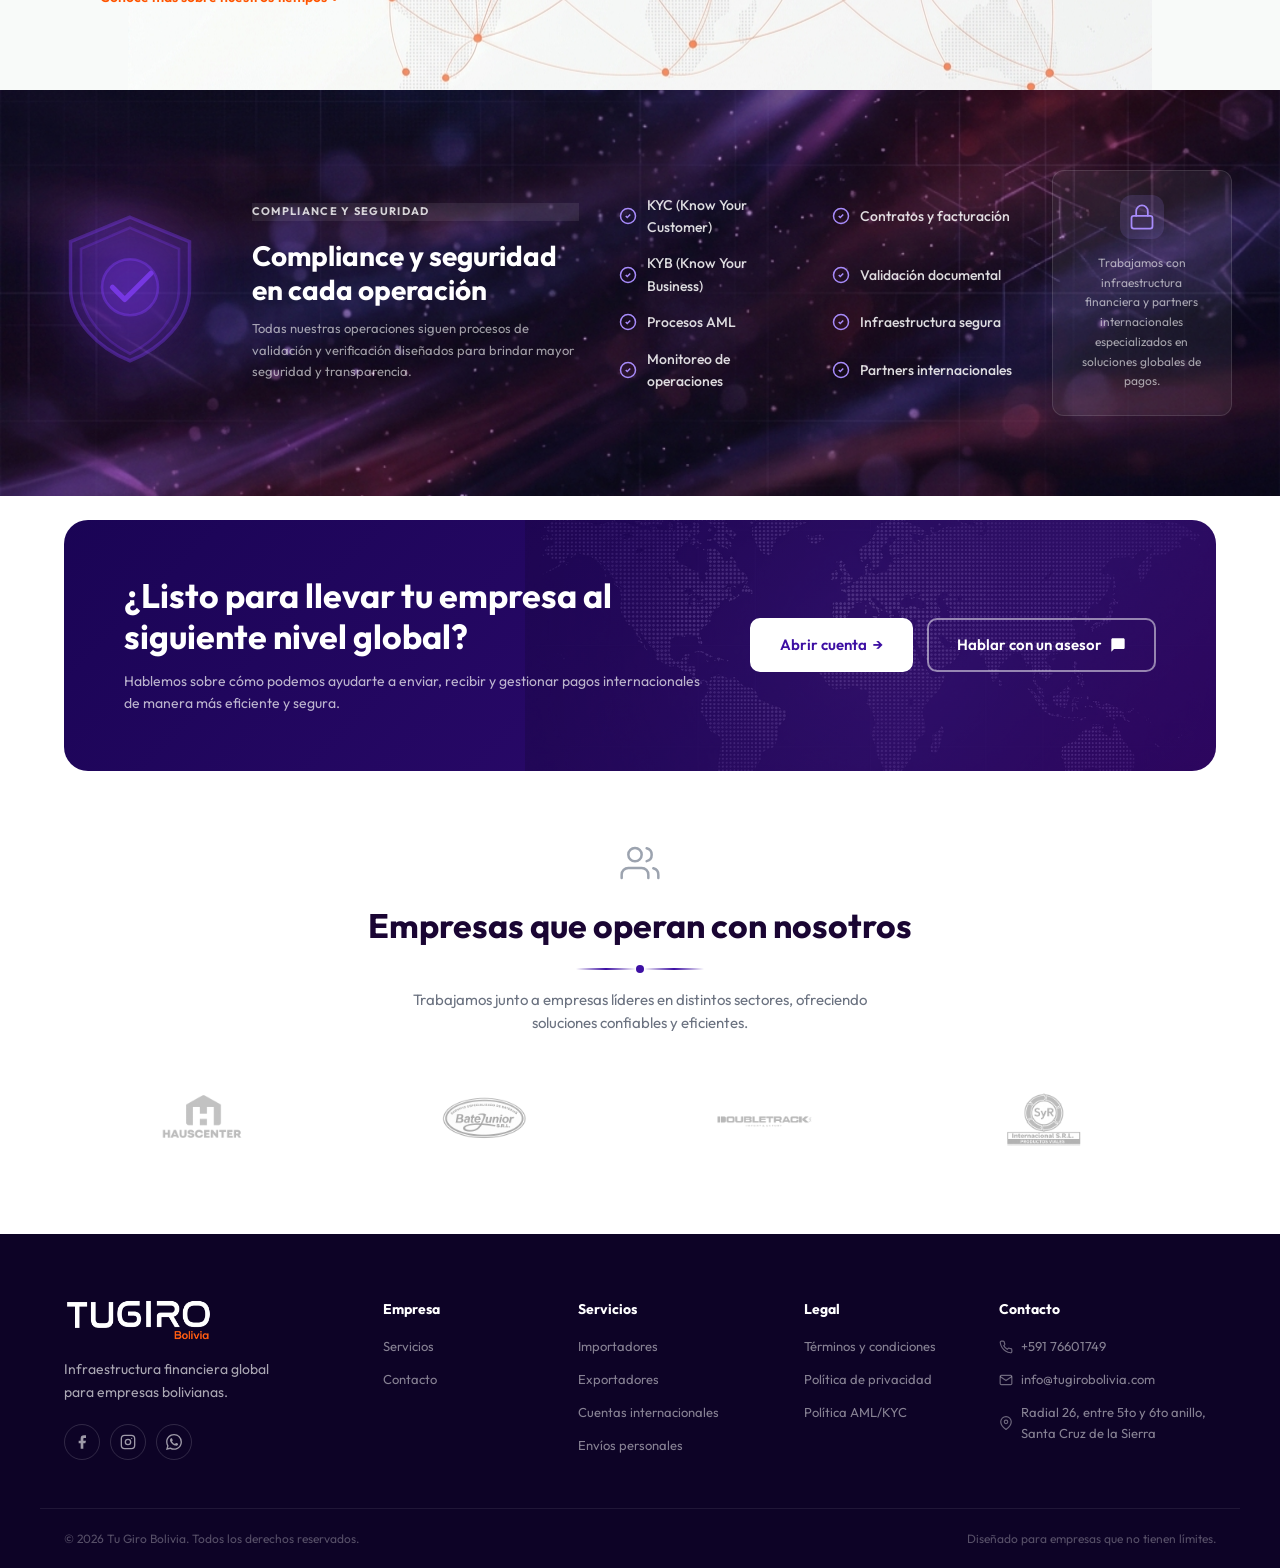
==== commit 7e429a09: "Restaurar Nosotros y agregar razón social al pie" ====
--- a/index.html
+++ b/index.html
@@ -23,6 +23,351 @@
       <nav class="navbar__links">
         <a href="#inicio" class="navbar__link active">Inicio</a>
         <a href="#servicios" class="navbar__link">Servicios</a>
+      </nav>
+      <a href="https://wa.me/59162215104" target="_blank" class="btn btn--primary navbar__cta">
+        <svg viewBox="0 0 24 24" fill="currentColor" width="16" height="16"><path d="M20 2H4c-1.1 0-2 .9-2 2v18l4-4h14c1.1 0 2-.9 2-2V4c0-1.1-.9-2-2-2z"/></svg>
+        Hablar con un asesor
+      </a>
+      <button class="navbar__burger" aria-label="Menú">
+        <span></span><span></span><span></span>
+      </button>
+    </div>
+  </header>
+
+  <!-- ═══ HERO ═══ -->
+  <section class="hero" id="inicio">
+    <div class="hero__inner">
+      <div class="hero__content">
+        <span class="tag">Soluciones Financieras Internacionales</span>
+        <h1>Recibí y enviá dinero internacionalmente <em>desde Bolivia.</em></h1>
+        <p>Enviamos y recibimos pagos internacionales en más de 100 países, aperturamos cuentas virtuales en Estados Unidos y Europa, ayudando a empresas bolivianas a operar globalmente con velocidad, seguridad y respaldo.</p>
+        <div class="hero__ctas">
+          <a href="https://forms.gle/eRLY9yRAp9YX1Z5z8" target="_blank" class="btn btn--primary">Abrir cuenta &nbsp;→</a>
+          <a href="https://wa.me/59162215104" target="_blank" class="btn btn--outline">Hablar con un asesor
+            <svg viewBox="0 0 24 24" fill="currentColor" width="16" height="16"><path d="M20 2H4c-1.1 0-2 .9-2 2v18l4-4h14c1.1 0 2-.9 2-2V4c0-1.1-.9-2-2-2z"/></svg>
+          </a>
+        </div>
+        <div class="hero__feature-list">
+          <div class="feature-item">
+            <div class="feature-item__icon">
+              <svg viewBox="0 0 24 24" fill="none" stroke="currentColor" stroke-width="1.5" width="20" height="20"><rect x="2" y="3" width="20" height="18" rx="2"/><path d="M2 7h20"/><path d="M7 7v14"/></svg>
+            </div>
+            <span>Operaciones con<br/>contrato y factura</span>
+          </div>
+          <div class="feature-item">
+            <div class="feature-item__icon">
+              <svg viewBox="0 0 24 24" fill="none" stroke="currentColor" stroke-width="1.5" width="20" height="20"><circle cx="12" cy="8" r="4"/><path d="M5.5 21a7.5 7.5 0 0 1 13 0"/><path d="M16 11l2 2 4-4"/></svg>
+            </div>
+            <span>Procesos<br/>KYC / KYB</span>
+          </div>
+          <div class="feature-item">
+            <div class="feature-item__icon">
+              <svg viewBox="0 0 24 24" fill="none" stroke="currentColor" stroke-width="1.5" width="20" height="20"><path d="M20 21v-2a4 4 0 0 0-4-4H8a4 4 0 0 0-4 4v2"/><circle cx="12" cy="7" r="4"/></svg>
+            </div>
+            <span>Atención corporativa<br/>personalizada</span>
+          </div>
+        </div>
+      </div>
+
+      <!-- Partículas flotantes -->
+      <div class="hero__particles" id="heroParticles"></div>
+
+      <!-- Dashboard mockup with map background -->
+      <div class="hero__visual">
+        <img src="assets/images/hero_network_map.png" alt="" class="hero__map-bg" />
+        <div class="dash">
+          <div class="dash__main">
+            <div class="dash__account-label">
+              <div class="dash__account-label-left">
+                <span class="dash__account-icon">
+                  <svg viewBox="0 0 24 24" fill="none" stroke="currentColor" stroke-width="2" width="20" height="20"><rect x="2" y="3" width="20" height="14" rx="2"/><path d="M2 7h20"/><path d="M2 11h20"/></svg>
+                </span>
+                <div>
+                  <span class="dash__account-type">CUENTA A NOMBRE DE TU EMPRESA</span>
+                  <span class="dash__account-type">USD ACCOUNT</span>
+                </div>
+              </div>
+              <span class="dash__status">● Activa</span>
+            </div>
+            <div class="dash__titular-label">Titular</div>
+            <div class="dash__company">TuGiro Bolivia S.R.L</div>
+            <div class="dash__fields">
+              <div class="dash__field">
+                <span class="dash__field-label">ROUTING (ABA)</span>
+                <span class="dash__field-value">026 073 150 <button class="copy-btn" data-copy="026073150" title="Copiar"><svg viewBox="0 0 24 24" fill="none" stroke="currentColor" stroke-width="2" width="13" height="13"><rect x="9" y="9" width="13" height="13" rx="2"/><path d="M5 15H4a2 2 0 0 1-2-2V4a2 2 0 0 1 2-2h9a2 2 0 0 1 2 2v1"/></svg></button></span>
+              </div>
+              <div class="dash__field">
+                <span class="dash__field-label">NÚMERO DE CUENTA</span>
+                <span class="dash__field-value">8472 1893 6421 <button class="copy-btn" data-copy="8472189364211" title="Copiar"><svg viewBox="0 0 24 24" fill="none" stroke="currentColor" stroke-width="2" width="13" height="13"><rect x="9" y="9" width="13" height="13" rx="2"/><path d="M5 15H4a2 2 0 0 1-2-2V4a2 2 0 0 1 2-2h9a2 2 0 0 1 2 2v1"/></svg></button></span>
+              </div>
+              <div class="dash__field">
+                <span class="dash__field-label">TIPO DE CUENTA</span>
+                <span class="dash__field-value">CHECKING <button class="copy-btn" data-copy="CHECKING" title="Copiar"><svg viewBox="0 0 24 24" fill="none" stroke="currentColor" stroke-width="2" width="13" height="13"><rect x="9" y="9" width="13" height="13" rx="2"/><path d="M5 15H4a2 2 0 0 1-2-2V4a2 2 0 0 1 2-2h9a2 2 0 0 1 2 2v1"/></svg></button></span>
+              </div>
+            </div>
+            <div class="dash__swift">
+              <span class="dash__field-label">SWIFT / BIC</span>
+              <span class="dash__field-value">TUGIBOBOLXXX <button class="copy-btn" data-copy="TUGIBOBOLXXX" title="Copiar"><svg viewBox="0 0 24 24" fill="none" stroke="currentColor" stroke-width="2" width="13" height="13"><rect x="9" y="9" width="13" height="13" rx="2"/><path d="M5 15H4a2 2 0 0 1-2-2V4a2 2 0 0 1 2-2h9a2 2 0 0 1 2 2v1"/></svg></button></span>
+            </div>
+            <div class="dash__tx">
+              <div class="dash__tx-icon">
+                <svg viewBox="0 0 24 24" fill="currentColor" width="14" height="14"><circle cx="12" cy="12" r="10"/><text x="12" y="16" text-anchor="middle" fill="white" font-size="12" font-weight="bold">$</text></svg>
+              </div>
+              <div class="dash__tx-info">
+                <span class="dash__tx-label">Transferencia recibida</span>
+                <span class="dash__tx-sub">USD 125,000.00 desde JPMorgan Chase, New York</span>
+              </div>
+            </div>
+          </div>
+          <div class="dash__right">
+            <!-- Card 2: Resumen -->
+            <div class="dash__panel">
+              <div class="dash__panel-header">
+                <span class="dash__panel-title">
+                  <svg viewBox="0 0 24 24" fill="none" stroke="currentColor" stroke-width="2" width="14" height="14"><rect x="3" y="3" width="7" height="7"/><rect x="14" y="3" width="7" height="7"/><rect x="3" y="14" width="7" height="7"/><rect x="14" y="14" width="7" height="7"/></svg>
+                  Resumen
+                </span>
+                <span class="dash__panel-close">✕</span>
+              </div>
+              <div class="dash__balance-label">Saldo total</div>
+              <div class="dash__balance">USD 120,425.50</div>
+              <div class="dash__balance-sub">↑ 12.5% vs mes anterior</div>
+              <div class="dash__chart">
+                <svg viewBox="0 0 140 48" preserveAspectRatio="none">
+                  <defs>
+                    <linearGradient id="chartGrad" x1="0" y1="0" x2="0" y2="1">
+                      <stop offset="0%" stop-color="#7C3AED" stop-opacity="0.25"/>
+                      <stop offset="100%" stop-color="#7C3AED" stop-opacity="0"/>
+                    </linearGradient>
+                  </defs>
+                  <path d="M0,40 C10,38 20,32 30,28 C40,24 50,30 60,20 C70,10 80,18 90,12 C100,6 110,10 120,6 C130,2 135,4 140,2" fill="none" stroke="#7C3AED" stroke-width="2"/>
+                  <path d="M0,40 C10,38 20,32 30,28 C40,24 50,30 60,20 C70,10 80,18 90,12 C100,6 110,10 120,6 C130,2 135,4 140,2 L140,48 L0,48 Z" fill="url(#chartGrad)"/>
+                </svg>
+              </div>
+              <div class="dash__section-label">Cuentas</div>
+              <div class="dash__accounts">
+                <div class="dash__account-row">
+                  <span class="dash__flag">🇺🇸</span>
+                  <span class="dash__acc-name">USD Account</span>
+                  <span class="dash__acc-amount">USD 83,200.00</span>
+                </div>
+                <div class="dash__account-row">
+                  <span class="dash__flag">🇪🇺</span>
+                  <span class="dash__acc-name">EUR Account</span>
+                  <span class="dash__acc-amount">EUR 36,980.00</span>
+                </div>
+              </div>
+            </div>
+            <!-- Card 3: Movimientos -->
+            <div class="dash__moves-card">
+              <div class="dash__mov-title">Movimientos recientes</div>
+              <div class="dash__mov-row">
+                <span class="dash__mov-icon">🇺🇸</span>
+                <span class="dash__mov-name">Pago a proveedor - China</span>
+                <div class="dash__mov-right">
+                  <span class="dash__mov-amount neg">- USD 6,230.00</span>
+                  <span class="dash__mov-status">Completado</span>
+                </div>
+              </div>
+              <div class="dash__mov-row">
+                <span class="dash__mov-icon">🇺🇸</span>
+                <span class="dash__mov-name">Cobro internacional - USA</span>
+                <div class="dash__mov-right">
+                  <span class="dash__mov-amount pos">+ USD 12,500.00</span>
+                  <span class="dash__mov-status">Completado</span>
+                </div>
+              </div>
+              <div class="dash__mov-row">
+                <span class="dash__mov-icon">🇪🇺</span>
+                <span class="dash__mov-name">Transferencia a Europa</span>
+                <div class="dash__mov-right">
+                  <span class="dash__mov-amount neg">- EUR 4,850.00</span>
+                  <span class="dash__mov-status">Completado</span>
+                </div>
+              </div>
+              <a href="#" class="dash__view-all">Ver todos los movimientos</a>
+            </div>
+          </div>
+        </div>
+      </div>
+    </div>
+
+  </section>
+
+  <!-- ═══ FEATURES BAR ═══ -->
+  <div class="features-bar">
+    <div class="container features-bar__inner">
+      <div class="feature-item">
+        <div class="feature-item__icon">
+          <svg viewBox="0 0 24 24" fill="none" stroke="currentColor" stroke-width="1.5" width="24" height="24"><rect x="2" y="3" width="20" height="18" rx="2"/><path d="M2 7h20"/><path d="M7 7v14"/></svg>
+        </div>
+        <span>Operaciones con<br/>contrato y factura</span>
+      </div>
+      <div class="feature-item">
+        <div class="feature-item__icon">
+          <svg viewBox="0 0 24 24" fill="none" stroke="currentColor" stroke-width="1.5" width="24" height="24"><circle cx="12" cy="8" r="4"/><path d="M5.5 21a7.5 7.5 0 0 1 13 0"/><path d="M16 11l2 2 4-4"/></svg>
+        </div>
+        <span>Procesos<br/>KYC / KYB</span>
+      </div>
+      <div class="feature-item">
+        <div class="feature-item__icon">
+          <svg viewBox="0 0 24 24" fill="none" stroke="currentColor" stroke-width="1.5" width="24" height="24"><path d="M20 21v-2a4 4 0 0 0-4-4H8a4 4 0 0 0-4 4v2"/><circle cx="12" cy="7" r="4"/></svg>
+        </div>
+        <span>Atención corporativa<br/>personalizada</span>
+      </div>
+    </div>
+  </div>
+
+  <!-- ═══ STATS ═══ -->
+  <section class="stats" id="nosotros">
+    <div class="container">
+      <div class="stats__card reveal">
+        <div class="stats__intro">
+          <div class="stats__intro-icon">
+            <svg viewBox="0 0 24 24" fill="none" stroke="currentColor" stroke-width="1.5" width="28" height="28"><rect x="3" y="3" width="18" height="18" rx="2"/><path d="M3 9h18"/><path d="M9 21V9"/></svg>
+          </div>
+          <p>Empresas bolivianas ya utilizan Tu Giro Bolivia para realizar pagos internacionales y operar globalmente.</p>
+        </div>
+        <div class="stats__divider"></div>
+        <div class="stat">
+          <span class="stat__number" data-prefix="+" data-count="200" data-suffix="M USD">+200M USD</span>
+          <span class="stat__label">procesados</span>
+        </div>
+        <div class="stats__divider"></div>
+        <div class="stat">
+          <span class="stat__number" data-prefix="+" data-count="300">+300</span>
+          <span class="stat__label">clientes</span>
+        </div>
+        <div class="stats__divider"></div>
+        <div class="stat">
+          <span class="stat__number" data-prefix="+" data-count="100">+100</span>
+          <span class="stat__label">países disponibles</span>
+        </div>
+        <div class="stats__divider"></div>
+        <div class="stat">
+          <span class="stat__number" data-prefix="+" data-count="20" data-suffix=" años">+20 años</span>
+          <span class="stat__label">de respaldo empresarial</span>
+        </div>
+      </div>
+    </div>
+  </section>
+
+  <!-- ═══ SERVICES ═══ -->
+  <section class="services" id="servicios">
+    <div class="container services__inner">
+      <div class="services__intro reveal-left">
+        <span class="tag">Soluciones para Empresas</span>
+        <h2>Infraestructura financiera internacional para importadores y exportadores</h2>
+        <p>Diseñamos soluciones modernas para empresas bolivianas que necesitan enviar, recibir y gestionar pagos internacionales.</p>
+      </div>
+      <div class="services__cards">
+
+        <div class="service-card">
+          <div class="service-card__header">
+            <div class="service-card__icon service-card__icon--orange">
+              <svg viewBox="0 0 24 24" fill="none" stroke="currentColor" stroke-width="2" width="24" height="24"><rect x="1" y="3" width="15" height="13"/><polygon points="16 8 20 8 23 11 23 16 16 16 16 8"/><circle cx="5.5" cy="18.5" r="2.5"/><circle cx="18.5" cy="18.5" r="2.5"/></svg>
+            </div>
+            <div>
+              <h3>Importadores</h3>
+              <p class="service-card__sub">Pagos internacionales<br/>para importadores</p>
+            </div>
+          </div>
+          <p class="service-card__desc">Realizamos pagos internacionales a proveedores en China, Estados Unidos, India, Brasil, Chile y más de 100 países.</p>
+          <ul class="service-card__list service-card__list--purple">
+            <li>Pago de facturas y proformas</li>
+            <li>Transferencias SWIFT</li>
+            <li>Pagos rápidos</li>
+            <li>Atención corporativa personalizada</li>
+          </ul>
+        </div>
+
+        <div class="service-card service-card--featured">
+          <div class="service-card__header">
+            <div class="service-card__icon service-card__icon--orange">
+              <svg viewBox="0 0 24 24" fill="none" stroke="currentColor" stroke-width="2" width="24" height="24"><circle cx="12" cy="12" r="10"/><line x1="2" y1="12" x2="22" y2="12"/><path d="M12 2a15.3 15.3 0 0 1 4 10 15.3 15.3 0 0 1-4 10 15.3 15.3 0 0 1-4-10 15.3 15.3 0 0 1 4-10z"/></svg>
+            </div>
+            <div>
+              <h3>Exportadores</h3>
+              <p class="service-card__sub">Cobros internacionales<br/>para exportadores</p>
+            </div>
+          </div>
+          <p class="service-card__desc">Ayudamos a empresas bolivianas a recibir pagos desde el exterior mediante cuentas virtuales internacionales en USD y EUR.</p>
+          <ul class="service-card__list service-card__list--orange">
+            <li>Recepción internacional</li>
+            <li>Cuentas virtuales</li>
+            <li>Liquidación local</li>
+            <li>Operación simplificada</li>
+          </ul>
+        </div>
+
+        <div class="service-card">
+          <div class="service-card__header">
+            <div class="service-card__icon service-card__icon--purple">
+              <svg viewBox="0 0 24 24" fill="none" stroke="currentColor" stroke-width="2" width="24" height="24"><path d="M20 21v-2a4 4 0 0 0-4-4H8a4 4 0 0 0-4 4v2"/><circle cx="12" cy="7" r="4"/></svg>
+            </div>
+            <div>
+              <h3>Personas naturales</h3>
+              <p class="service-card__sub">Envíos internacionales<br/>personales</p>
+            </div>
+          </div>
+          <p class="service-card__desc">Facilitamos transferencias internacionales rápidas y seguras para personas naturales.</p>
+          <ul class="service-card__list service-card__list--purple">
+            <li>Envíos al exterior</li>
+            <li>Atención personalizada</li>
+            <li>Validación segura</li>
+            <li>Procesos rápidos</li>
+          </ul>
+        </div>
+
+      </div>
+    </div>
+  </section>
+
+  <!-- ═══ VIRTUAL ACCOUNTS ═══ -->
+  <section class="virtual-accounts">
+    <div class="virtual-accounts__inner">
+      <div class="virtual-accounts__content">
+        <span class="tag">Cuentas Internacionales</span>
+        <h2>Cuentas virtuales internacionales para operar globalmente</h2>
+        <p>Tu Giro Bolivia ayuda a empresas bolivianas a acceder a infraestructura financiera internacional mediante cuentas virtuales en Estados Unidos y Europa.</p>
+        <p>Nuestros clientes pueden recibir pagos internacionales, realizar transferencias globales y operar con proveedores y clientes en el exterior de manera más eficiente.</p>
+      </div>
+      <div class="virtual-accounts__checklist">
+        <ul class="checklist">
+          <li>Cuenta virtual en USD</li>
+          <li>Cuenta virtual en EUR</li>
+          <li>Recepción de pagos internacionales</li>
+          <li>Operación internacional simplificada</li>
+          <li>Soporte corporativo</li>
+        </ul>
+      </div>
+      <div class="virtual-accounts__mockup">
+<!DOCTYPE html>
+<html lang="es">
+<head>
+  <meta charset="UTF-8" />
+  <meta name="viewport" content="width=device-width, initial-scale=1.0" />
+  <title>TuGiro Bolivia — Pagos internacionales desde Bolivia</title>
+  <meta name="description" content="Enviamos y recibimos pagos internacionales en más de 100 países. Cuentas virtuales en Estados Unidos y Europa para empresas bolivianas." />
+  <link rel="icon" type="image/png" sizes="32x32" href="assets/images/ICONO.png" />
+  <link rel="icon" type="image/png" sizes="16x16" href="assets/images/ICONO.png" />
+  <link rel="preconnect" href="https://fonts.googleapis.com" />
+  <link rel="preconnect" href="https://fonts.gstatic.com" crossorigin />
+  <link href="https://fonts.googleapis.com/css2?family=Outfit:wght@300;400;500;600;700;900&display=swap" rel="stylesheet" />
+  <link rel="stylesheet" href="assets/css/style.css" />
+</head>
+<body>
+
+  <!-- ═══ NAVBAR ═══ -->
+  <header class="navbar">
+    <div class="navbar__inner">
+      <a href="#" class="navbar__logo">
+        <img src="assets/images/LOGO-3.png" alt="TuGiro Bolivia" />
+      </a>
+      <nav class="navbar__links">
+        <a href="#inicio" class="navbar__link active">Inicio</a>
+        <a href="#servicios" class="navbar__link">Servicios</a>
+        <a href="nosotros.html" class="navbar__link">Nosotros</a>
       </nav>
       <a href="https://wa.me/59162215104" target="_blank" class="btn btn--primary navbar__cta">
         <svg viewBox="0 0 24 24" fill="currentColor" width="16" height="16"><path d="M20 2H4c-1.1 0-2 .9-2 2v18l4-4h14c1.1 0 2-.9 2-2V4c0-1.1-.9-2-2-2z"/></svg>
@@ -643,6 +988,7 @@
       </div>
       <div class="footer__col">
         <h4>Empresa</h4>
+        <a href="nosotros.html">Nosotros</a>
         <a href="#servicios">Servicios</a>
         <a href="#contacto">Contacto</a>
       </div>
@@ -677,7 +1023,7 @@
     </div>
     <div class="footer__bottom">
       <div class="container footer__bottom-inner">
-        <span>© 2026 Tu Giro Bolivia. Todos los derechos reservados.</span>
+        <span>© 2026 Tu Giro Bolivia · FIDUCIA BOLIVIA SRL. Todos los derechos reservados.</span>
         <span>Diseñado para empresas que no tienen límites.</span>
       </div>
     </div>
@@ -687,3 +1033,348 @@
   <script src="assets/js/legal-modal.js"></script>
 </body>
 </html>
+        <!-- App Dashboard Mockup -->
+        <div class="app-dash">
+          <div class="app-dash__sidebar">
+            <div class="app-dash__logo">
+              <span class="app-dash__logo-text">TUGIRO</span>
+              <span class="app-dash__logo-sub">Bolivia</span>
+            </div>
+            <nav class="app-dash__nav">
+              <a href="#" class="app-dash__nav-item active">
+                <svg viewBox="0 0 24 24" fill="none" stroke="currentColor" stroke-width="2" width="16" height="16"><rect x="3" y="3" width="7" height="7"/><rect x="14" y="3" width="7" height="7"/><rect x="3" y="14" width="7" height="7"/><rect x="14" y="14" width="7" height="7"/></svg>
+                Resumen
+              </a>
+              <a href="#" class="app-dash__nav-item">
+                <svg viewBox="0 0 24 24" fill="none" stroke="currentColor" stroke-width="2" width="16" height="16"><rect x="2" y="5" width="20" height="14" rx="2"/><path d="M2 10h20"/></svg>
+                Cuentas
+              </a>
+              <a href="#" class="app-dash__nav-item">
+                <svg viewBox="0 0 24 24" fill="none" stroke="currentColor" stroke-width="2" width="16" height="16"><path d="M17 1l4 4-4 4"/><path d="M3 11V9a4 4 0 0 1 4-4h14"/><path d="M7 23l-4-4 4-4"/><path d="M21 13v2a4 4 0 0 1-4 4H3"/></svg>
+                Transferencias
+              </a>
+              <a href="#" class="app-dash__nav-item">
+                <svg viewBox="0 0 24 24" fill="none" stroke="currentColor" stroke-width="2" width="16" height="16"><path d="M17 21v-2a4 4 0 0 0-4-4H5a4 4 0 0 0-4 4v2"/><circle cx="9" cy="7" r="4"/><path d="M23 21v-2a4 4 0 0 0-3-3.87"/><path d="M16 3.13a4 4 0 0 1 0 7.75"/></svg>
+                Beneficiarios
+              </a>
+              <a href="#" class="app-dash__nav-item">
+                <svg viewBox="0 0 24 24" fill="none" stroke="currentColor" stroke-width="2" width="16" height="16"><path d="M14 2H6a2 2 0 0 0-2 2v16a2 2 0 0 0 2 2h12a2 2 0 0 0 2-2V8z"/><polyline points="14 2 14 8 20 8"/></svg>
+                Movimientos
+              </a>
+              <a href="#" class="app-dash__nav-item">
+                <svg viewBox="0 0 24 24" fill="none" stroke="currentColor" stroke-width="2" width="16" height="16"><circle cx="12" cy="12" r="3"/><path d="M19.4 15a1.65 1.65 0 0 0 .33 1.82l.06.06a2 2 0 0 1 0 2.83 2 2 0 0 1-2.83 0l-.06-.06a1.65 1.65 0 0 0-1.82-.33 1.65 1.65 0 0 0-1 1.51V21a2 2 0 0 1-2 2 2 2 0 0 1-2-2v-.09A1.65 1.65 0 0 0 9 19.4a1.65 1.65 0 0 0-1.82.33l-.06.06a2 2 0 0 1-2.83 0 2 2 0 0 1 0-2.83l.06-.06A1.65 1.65 0 0 0 4.68 15a1.65 1.65 0 0 0-1.51-1H3a2 2 0 0 1-2-2 2 2 0 0 1 2-2h.09A1.65 1.65 0 0 0 4.6 9a1.65 1.65 0 0 0-.33-1.82l-.06-.06a2 2 0 0 1 0-2.83 2 2 0 0 1 2.83 0l.06.06A1.65 1.65 0 0 0 9 4.68a1.65 1.65 0 0 0 1-1.51V3a2 2 0 0 1 2-2 2 2 0 0 1 2 2v.09a1.65 1.65 0 0 0 1 1.51 1.65 1.65 0 0 0 1.82-.33l.06-.06a2 2 0 0 1 2.83 0 2 2 0 0 1 0 2.83l-.06.06a1.65 1.65 0 0 0-.33 1.82V9a1.65 1.65 0 0 0 1.51 1H21a2 2 0 0 1 2 2 2 2 0 0 1-2 2h-.09a1.65 1.65 0 0 0-1.51 1z"/></svg>
+                Configuración
+              </a>
+            </nav>
+          </div>
+          <div class="app-dash__main">
+            <div class="app-dash__header">
+              <span class="app-dash__header-title">Resumen de cuentas</span>
+            </div>
+            <div class="app-dash__accounts-grid">
+              <div class="app-dash__account-card">
+                <div class="app-dash__account-top">
+                  <span class="app-dash__account-flag">🇺🇸</span>
+                  <span class="app-dash__account-name">USD Account</span>
+                  <span class="app-dash__account-cur">USD ▾</span>
+                </div>
+                <div class="app-dash__account-balance">83,200.00</div>
+                <div class="app-dash__account-sub">Saldo disponible</div>
+              </div>
+              <div class="app-dash__account-card">
+                <div class="app-dash__account-top">
+                  <span class="app-dash__account-flag">🇪🇺</span>
+                  <span class="app-dash__account-name">EUR Account</span>
+                  <span class="app-dash__account-cur">EUR ▾</span>
+                </div>
+                <div class="app-dash__account-balance">36,980.00</div>
+                <div class="app-dash__account-sub">Saldo disponible</div>
+              </div>
+            </div>
+            <div class="app-dash__movements">
+              <div class="app-dash__movements-header">
+                <span>Movimientos recientes</span>
+                <a href="#">Ver todos</a>
+              </div>
+              <div class="app-dash__mov-row">
+                <span class="app-dash__mov-icon pos">↑</span>
+                <span class="app-dash__mov-name">Payment from USA Company</span>
+                <div class="app-dash__mov-right">
+                  <span class="app-dash__mov-amount pos">+ USD 12,500.00</span>
+                  <span class="app-dash__mov-status">Completado</span>
+                </div>
+              </div>
+              <div class="app-dash__mov-row">
+                <span class="app-dash__mov-icon neg">↓</span>
+                <span class="app-dash__mov-name">Transferencia a proveedor - China</span>
+                <div class="app-dash__mov-right">
+                  <span class="app-dash__mov-amount neg">- USD 6,230.00</span>
+                  <span class="app-dash__mov-status">Completado</span>
+                </div>
+              </div>
+              <div class="app-dash__mov-row">
+                <span class="app-dash__mov-icon pos">↑</span>
+                <span class="app-dash__mov-name">Cobro internacional - Europa</span>
+                <div class="app-dash__mov-right">
+                  <span class="app-dash__mov-amount pos">+ EUR 4,850.00</span>
+                  <span class="app-dash__mov-status">Completado</span>
+                </div>
+              </div>
+            </div>
+          </div>
+        </div>
+      </div>
+    </div>
+  </section>
+
+  <!-- ═══ SPEED / DESTINATIONS ═══ -->
+  <section class="speed">
+    <div class="speed__inner">
+      <div class="speed__content reveal-left">
+        <span class="tag">Transferencias Internacionales Rápidas</span>
+        <h2>Rapidez en cada<br/>destino</h2>
+        <p>Nuestra infraestructura financiera internacional nos permite procesar pagos globales con rapidez y eficiencia.</p>
+        <a href="https://wa.me/59162215104" target="_blank" class="link-orange">Conoce más sobre nuestros tiempos →</a>
+      </div>
+      <div class="speed__map-area">
+        <div class="speed__grid">
+          <div class="dest-card">
+            <div class="dest-card__flag">
+              <img src="https://flagcdn.com/w80/us.png" alt="Estados Unidos" class="flag-img" />
+            </div>
+            <div class="dest-card__info">
+              <span class="dest-card__country">Estados Unidos</span>
+              <span class="dest-card__time">Transferencias<br/>en minutos</span>
+            </div>
+            <div class="dest-card__clock">
+              <svg viewBox="0 0 24 24" fill="none" stroke="currentColor" stroke-width="2" width="24" height="24"><circle cx="12" cy="12" r="10"/><polyline points="12 6 12 12 16 14"/></svg>
+            </div>
+          </div>
+          <div class="dest-card">
+            <div class="dest-card__flag">
+              <img src="https://flagcdn.com/w80/br.png" alt="Latinoamérica" class="flag-img" />
+            </div>
+            <div class="dest-card__info">
+              <span class="dest-card__country">Latinoamérica</span>
+              <span class="dest-card__time">Pagos<br/>en minutos</span>
+            </div>
+            <div class="dest-card__clock">
+              <svg viewBox="0 0 24 24" fill="none" stroke="currentColor" stroke-width="2" width="24" height="24"><circle cx="12" cy="12" r="10"/><polyline points="12 6 12 12 16 14"/></svg>
+            </div>
+          </div>
+          <div class="dest-card">
+            <div class="dest-card__flag">
+              <img src="https://flagcdn.com/w80/cn.png" alt="China" class="flag-img" />
+            </div>
+            <div class="dest-card__info">
+              <span class="dest-card__country">China y Asia</span>
+              <span class="dest-card__time">Transferencias<br/>en horas</span>
+            </div>
+            <div class="dest-card__clock">
+              <svg viewBox="0 0 24 24" fill="none" stroke="currentColor" stroke-width="2" width="24" height="24"><circle cx="12" cy="12" r="10"/><polyline points="12 6 12 12 16 14"/></svg>
+            </div>
+          </div>
+          <div class="dest-card">
+            <div class="dest-card__flag">
+              <img src="https://flagcdn.com/w80/eu.png" alt="Europa" class="flag-img" />
+            </div>
+            <div class="dest-card__info">
+              <span class="dest-card__country">Europa</span>
+              <span class="dest-card__time">Mismo día o<br/>siguiente día hábil</span>
+            </div>
+            <div class="dest-card__clock">
+              <svg viewBox="0 0 24 24" fill="none" stroke="currentColor" stroke-width="2" width="24" height="24"><circle cx="12" cy="12" r="10"/><polyline points="12 6 12 12 16 14"/></svg>
+            </div>
+          </div>
+        </div>
+      </div>
+    </div>
+  </section>
+
+  <!-- ═══ COMPLIANCE ═══ -->
+  <section class="compliance">
+    <div class="compliance__inner">
+      <!-- Col 1: escudo grande -->
+      <div class="compliance__col-shield">
+        <div class="shield-wrap">
+          <svg viewBox="0 0 80 90" fill="none" width="140" height="158">
+            <path d="M40 4 L74 18 L74 45 C74 63 58 79 40 86 C22 79 6 63 6 45 L6 18 Z" fill="rgba(124,58,237,0.15)" stroke="rgba(124,58,237,0.4)" stroke-width="2"/>
+            <path d="M40 10 L68 22 L68 45 C68 61 54 75 40 82 C26 75 12 61 12 45 L12 22 Z" fill="rgba(124,58,237,0.1)" stroke="rgba(124,58,237,0.3)" stroke-width="1.5"/>
+            <circle cx="40" cy="44" r="16" fill="rgba(124,58,237,0.2)" stroke="rgba(124,58,237,0.5)" stroke-width="1.5"/>
+            <polyline points="30,44 37,51 52,36" stroke="#7C3AED" stroke-width="3" stroke-linecap="round" stroke-linejoin="round" fill="none"/>
+          </svg>
+        </div>
+      </div>
+      <!-- Col 2: título + descripción -->
+      <div class="compliance__col1 reveal">
+        <span class="tag tag--light">Compliance y Seguridad</span>
+        <h2>Compliance y seguridad en cada operación</h2>
+        <p>Todas nuestras operaciones siguen procesos de validación y verificación diseñados para brindar mayor seguridad y transparencia.</p>
+      </div>
+      <!-- Col 3: checklist en 2 columnas -->
+      <div class="compliance__col2">
+        <div class="compliance__grid">
+          <div class="compliance-item">
+            <svg viewBox="0 0 24 24" fill="none" stroke="currentColor" stroke-width="2" width="18" height="18"><circle cx="12" cy="12" r="10"/><polyline points="9 12 11 14 15 10"/></svg>
+            KYC (Know Your Customer)
+          </div>
+          <div class="compliance-item">
+            <svg viewBox="0 0 24 24" fill="none" stroke="currentColor" stroke-width="2" width="18" height="18"><circle cx="12" cy="12" r="10"/><polyline points="9 12 11 14 15 10"/></svg>
+            Contratos y facturación
+          </div>
+          <div class="compliance-item">
+            <svg viewBox="0 0 24 24" fill="none" stroke="currentColor" stroke-width="2" width="18" height="18"><circle cx="12" cy="12" r="10"/><polyline points="9 12 11 14 15 10"/></svg>
+            KYB (Know Your Business)
+          </div>
+          <div class="compliance-item">
+            <svg viewBox="0 0 24 24" fill="none" stroke="currentColor" stroke-width="2" width="18" height="18"><circle cx="12" cy="12" r="10"/><polyline points="9 12 11 14 15 10"/></svg>
+            Validación documental
+          </div>
+          <div class="compliance-item">
+            <svg viewBox="0 0 24 24" fill="none" stroke="currentColor" stroke-width="2" width="18" height="18"><circle cx="12" cy="12" r="10"/><polyline points="9 12 11 14 15 10"/></svg>
+            Procesos AML
+          </div>
+          <div class="compliance-item">
+            <svg viewBox="0 0 24 24" fill="none" stroke="currentColor" stroke-width="2" width="18" height="18"><circle cx="12" cy="12" r="10"/><polyline points="9 12 11 14 15 10"/></svg>
+            Infraestructura segura
+          </div>
+          <div class="compliance-item">
+            <svg viewBox="0 0 24 24" fill="none" stroke="currentColor" stroke-width="2" width="18" height="18"><circle cx="12" cy="12" r="10"/><polyline points="9 12 11 14 15 10"/></svg>
+            Monitoreo de operaciones
+          </div>
+          <div class="compliance-item">
+            <svg viewBox="0 0 24 24" fill="none" stroke="currentColor" stroke-width="2" width="18" height="18"><circle cx="12" cy="12" r="10"/><polyline points="9 12 11 14 15 10"/></svg>
+            Partners internacionales
+          </div>
+        </div>
+      </div>
+      <!-- Col 3: card candado -->
+      <div class="compliance__note">
+        <div class="compliance__note-icon">
+          <svg viewBox="0 0 24 24" fill="none" stroke="currentColor" stroke-width="1.5" width="28" height="28" stroke-linecap="round" stroke-linejoin="round"><rect x="3" y="11" width="18" height="11" rx="2"/><path d="M7 11V7a5 5 0 0 1 10 0v4"/></svg>
+        </div>
+        <p>Trabajamos con infraestructura financiera y partners internacionales especializados en soluciones globales de pagos.</p>
+      </div>
+    </div>
+  </section>
+
+  <!-- ═══ CTA BANNER ═══ -->
+  <section class="cta-banner-section">
+    <div class="container">
+      <div class="cta-banner">
+        <img src="assets/images/cta_world_map.png" alt="" class="cta-banner__bg" />
+        <div class="cta-banner__content">
+          <h2>¿Listo para llevar tu empresa al siguiente nivel global?</h2>
+          <p>Hablemos sobre cómo podemos ayudarte a enviar, recibir y gestionar pagos internacionales de manera más eficiente y segura.</p>
+        </div>
+        <div class="cta-banner__actions">
+          <a href="https://forms.gle/eRLY9yRAp9YX1Z5z8" target="_blank" class="btn btn--white">Abrir cuenta &nbsp;→</a>
+          <a href="https://wa.me/59162215104" target="_blank" class="btn btn--outline-white">Hablar con un asesor
+            <svg viewBox="0 0 24 24" fill="currentColor" width="16" height="16"><path d="M20 2H4c-1.1 0-2 .9-2 2v18l4-4h14c1.1 0 2-.9 2-2V4c0-1.1-.9-2-2-2z"/></svg>
+          </a>
+        </div>
+      </div>
+    </div>
+  </section>
+
+  <!-- ═══ PARTNERS ═══ -->
+  <section class="partners">
+    <div class="container partners__inner">
+      <div class="partners__icon">
+        <svg viewBox="0 0 24 24" fill="none" stroke="#9CA3AF" stroke-width="1.5" width="40" height="40" stroke-linecap="round" stroke-linejoin="round"><path d="M17 21v-2a4 4 0 0 0-4-4H5a4 4 0 0 0-4 4v2"/><circle cx="9" cy="7" r="4"/><path d="M23 21v-2a4 4 0 0 0-3-3.87"/><path d="M16 3.13a4 4 0 0 1 0 7.75"/></svg>
+      </div>
+      <h2>Empresas que operan con nosotros</h2>
+      <div class="partners__decoration">
+        <span class="partners__line"></span>
+        <span class="partners__node"></span>
+        <span class="partners__line"></span>
+      </div>
+      <p>Trabajamos junto a empresas líderes en distintos sectores, ofreciendo soluciones confiables y eficientes.</p>
+      <div class="partners__marquee-wrap">
+        <div class="partners__marquee">
+          <div class="partner-logo"><img src="assets/images/ChatGPT Image 28 may 2026, 10_03_57 a.m.png" alt="Hauscenter" /></div>
+          <div class="partner-logo"><img src="assets/images/ChatGPT Image 28 may 2026, 10_06_38 a.m.png" alt="BateJunior" /></div>
+          <div class="partner-logo"><img src="assets/images/ChatGPT Image 28 may 2026, 10_52_51 a.m.png" alt="Doubletrack" /></div>
+          <div class="partner-logo"><img src="assets/images/ChatGPT Image 28 may 2026, 10_53_02 a.m.png" alt="SyR Internacional" /></div>
+          <div class="partner-logo"><img src="assets/images/ChatGPT Image 28 may 2026, 10_53_22 a.m.png" alt="Import A+ Cruz" /></div>
+          <div class="partner-logo"><img src="assets/images/ChatGPT Image 28 may 2026, 10_53_35 a.m.png" alt="CHINAparts" /></div>
+          <div class="partner-logo"><img src="assets/images/796fdc62-c498-423e-a703-78e672cea1d2.png" alt="Arbott Ltda" /></div>
+          <!-- duplicados para loop sin corte -->
+          <div class="partner-logo"><img src="assets/images/ChatGPT Image 28 may 2026, 10_03_57 a.m.png" alt="Hauscenter" /></div>
+          <div class="partner-logo"><img src="assets/images/ChatGPT Image 28 may 2026, 10_06_38 a.m.png" alt="BateJunior" /></div>
+          <div class="partner-logo"><img src="assets/images/ChatGPT Image 28 may 2026, 10_52_51 a.m.png" alt="Doubletrack" /></div>
+          <div class="partner-logo"><img src="assets/images/ChatGPT Image 28 may 2026, 10_53_02 a.m.png" alt="SyR Internacional" /></div>
+          <div class="partner-logo"><img src="assets/images/ChatGPT Image 28 may 2026, 10_53_22 a.m.png" alt="Import A+ Cruz" /></div>
+          <div class="partner-logo"><img src="assets/images/ChatGPT Image 28 may 2026, 10_53_35 a.m.png" alt="CHINAparts" /></div>
+          <div class="partner-logo"><img src="assets/images/796fdc62-c498-423e-a703-78e672cea1d2.png" alt="Arbott Ltda" /></div>
+        </div>
+      </div>
+    </div>
+  </section>
+
+  <!-- ═══ FOOTER ═══ -->
+  <footer class="footer" id="contacto">
+    <div class="container footer__inner">
+      <div class="footer__brand">
+        <div class="footer__logo-wrap">
+          <img src="assets/images/TU-GIRO-BOLIVIA---LOGOwhite.png" alt="TuGiro Bolivia" class="footer__logo-img" />
+        </div>
+        <p>Infraestructura financiera global para empresas bolivianas.</p>
+        <div class="footer__socials">
+          <a href="https://www.facebook.com/share/1bdrXeG3zy/?mibextid=wwXIfr" target="_blank" aria-label="Facebook" class="footer__social">
+            <svg viewBox="0 0 24 24" fill="currentColor" width="16" height="16"><path d="M18 2h-3a5 5 0 0 0-5 5v3H7v4h3v8h4v-8h3l1-4h-4V7a1 1 0 0 1 1-1h3z"/></svg>
+          </a>
+          <a href="https://www.instagram.com/tugirobolivia?igsh=MWdwczA3bmNoaXNidg==" target="_blank" aria-label="Instagram" class="footer__social">
+            <svg viewBox="0 0 24 24" fill="none" stroke="currentColor" stroke-width="2" width="16" height="16" stroke-linecap="round" stroke-linejoin="round"><rect x="2" y="2" width="20" height="20" rx="5"/><circle cx="12" cy="12" r="4"/><circle cx="17.5" cy="6.5" r="1" fill="currentColor" stroke="none"/></svg>
+          </a>
+          <a href="https://wa.me/59176601749" target="_blank" aria-label="WhatsApp" class="footer__social">
+            <svg viewBox="0 0 24 24" fill="currentColor" width="16" height="16"><path d="M17.472 14.382c-.297-.149-1.758-.867-2.03-.967-.273-.099-.471-.148-.67.15-.197.297-.767.966-.94 1.164-.173.199-.347.223-.644.075-.297-.15-1.255-.463-2.39-1.475-.883-.788-1.48-1.761-1.653-2.059-.173-.297-.018-.458.13-.606.134-.133.298-.347.446-.52.149-.174.198-.298.298-.497.099-.198.05-.371-.025-.52-.075-.149-.669-1.612-.916-2.207-.242-.579-.487-.5-.669-.51-.173-.008-.371-.01-.57-.01-.198 0-.52.074-.792.372-.272.297-1.04 1.016-1.04 2.479 0 1.462 1.065 2.875 1.213 3.074.149.198 2.096 3.2 5.077 4.487.709.306 1.262.489 1.694.625.712.227 1.36.195 1.871.118.571-.085 1.758-.719 2.006-1.413.248-.694.248-1.289.173-1.413-.074-.124-.272-.198-.57-.347m-5.421 7.403h-.004a9.87 9.87 0 01-5.031-1.378l-.361-.214-3.741.982.998-3.648-.235-.374a9.86 9.86 0 01-1.51-5.26c.001-5.45 4.436-9.884 9.888-9.884 2.64 0 5.122 1.03 6.988 2.898a9.825 9.825 0 012.893 6.994c-.003 5.45-4.437 9.884-9.885 9.884m8.413-18.297A11.815 11.815 0 0012.05 0C5.495 0 .16 5.335.157 11.892c0 2.096.547 4.142 1.588 5.945L.057 24l6.305-1.654a11.882 11.882 0 005.683 1.448h.005c6.554 0 11.89-5.335 11.893-11.893a11.821 11.821 0 00-3.48-8.413z"/></svg>
+          </a>
+        </div>
+      </div>
+      <div class="footer__col">
+        <h4>Empresa</h4>
+        <a href="#servicios">Servicios</a>
+        <a href="#contacto">Contacto</a>
+      </div>
+      <div class="footer__col">
+        <h4>Servicios</h4>
+        <a href="#servicios">Importadores</a>
+        <a href="#servicios">Exportadores</a>
+        <a href="#servicios">Cuentas internacionales</a>
+        <a href="#servicios">Envíos personales</a>
+      </div>
+      <div class="footer__col">
+        <h4>Legal</h4>
+        <a href="#terminos" data-legal-modal="terms">Términos y condiciones</a>
+        <a href="#privacidad" data-legal-modal="privacy">Política de privacidad</a>
+        <a href="#">Política AML/KYC</a>
+      </div>
+      <div class="footer__col">
+        <h4>Contacto</h4>
+        <a href="tel:+59176601749" class="footer__contact-item">
+          <svg viewBox="0 0 24 24" fill="none" stroke="currentColor" stroke-width="2" width="14" height="14"><path d="M22 16.92v3a2 2 0 0 1-2.18 2 19.79 19.79 0 0 1-8.63-3.07 19.5 19.5 0 0 1-6-6 19.79 19.79 0 0 1-3.07-8.67A2 2 0 0 1 4.11 2h3a2 2 0 0 1 2 1.72 12.84 12.84 0 0 0 .7 2.81 2 2 0 0 1-.45 2.11L8.09 9.91a16 16 0 0 0 6 6l1.27-1.27a2 2 0 0 1 2.11-.45 12.84 12.84 0 0 0 2.81.7A2 2 0 0 1 22 16.92z"/></svg>
+          +591 76601749
+        </a>
+        <a href="mailto:info@tugirobolivia.com" class="footer__contact-item">
+          <svg viewBox="0 0 24 24" fill="none" stroke="currentColor" stroke-width="2" width="14" height="14"><path d="M4 4h16c1.1 0 2 .9 2 2v12c0 1.1-.9 2-2 2H4c-1.1 0-2-.9-2-2V6c0-1.1.9-2 2-2z"/><polyline points="22,6 12,13 2,6"/></svg>
+          info@tugirobolivia.com
+        </a>
+        <span class="footer__contact-item">
+          <svg viewBox="0 0 24 24" fill="none" stroke="currentColor" stroke-width="2" width="14" height="14"><path d="M21 10c0 7-9 13-9 13s-9-6-9-13a9 9 0 0 1 18 0z"/><circle cx="12" cy="10" r="3"/></svg>
+          Radial 26, entre 5to y 6to anillo, Santa Cruz de la Sierra
+        </span>
+      </div>
+    </div>
+    <div class="footer__bottom">
+      <div class="container footer__bottom-inner">
+        <span>© 2026 Tu Giro Bolivia. Todos los derechos reservados.</span>
+        <span>Diseñado para empresas que no tienen límites.</span>
+      </div>
+    </div>
+  </footer>
+
+  <script src="assets/js/main.js"></script>
+  <script src="assets/js/legal-modal.js"></script>
+</body>
+</html>
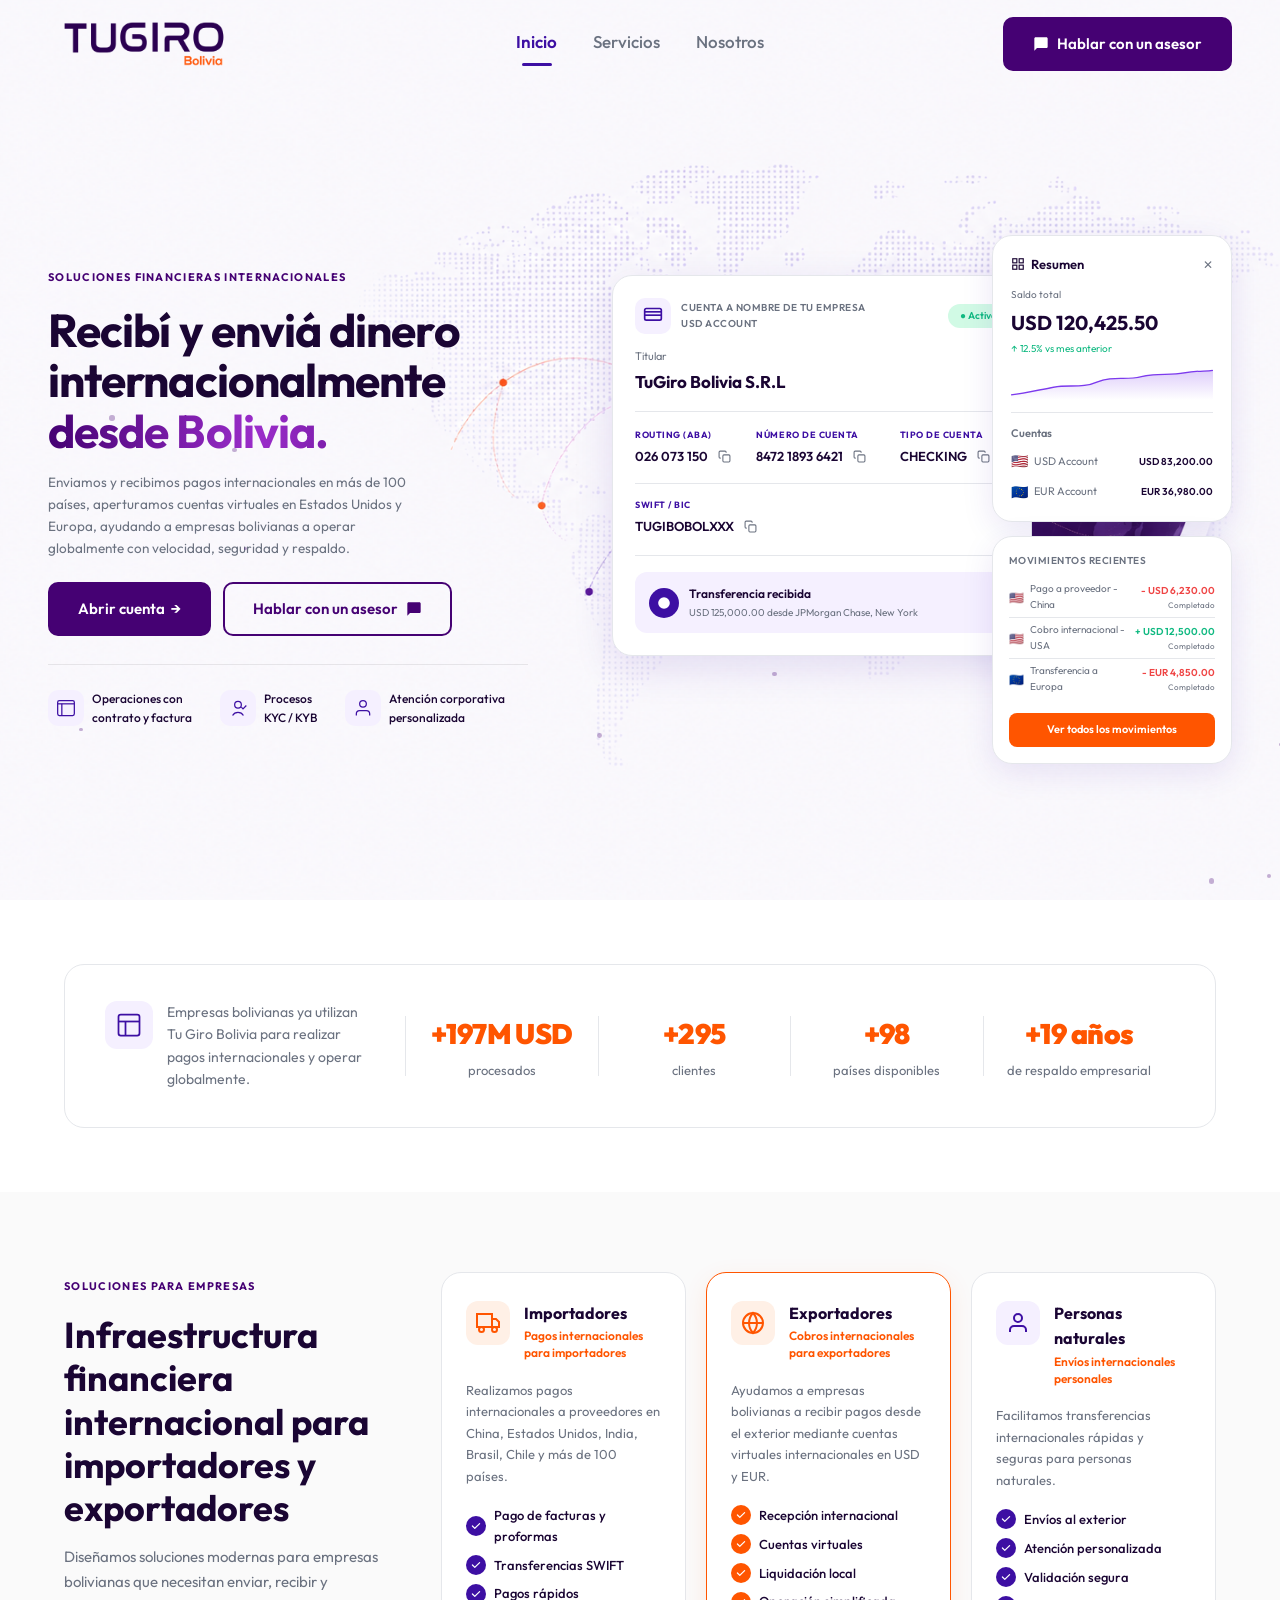
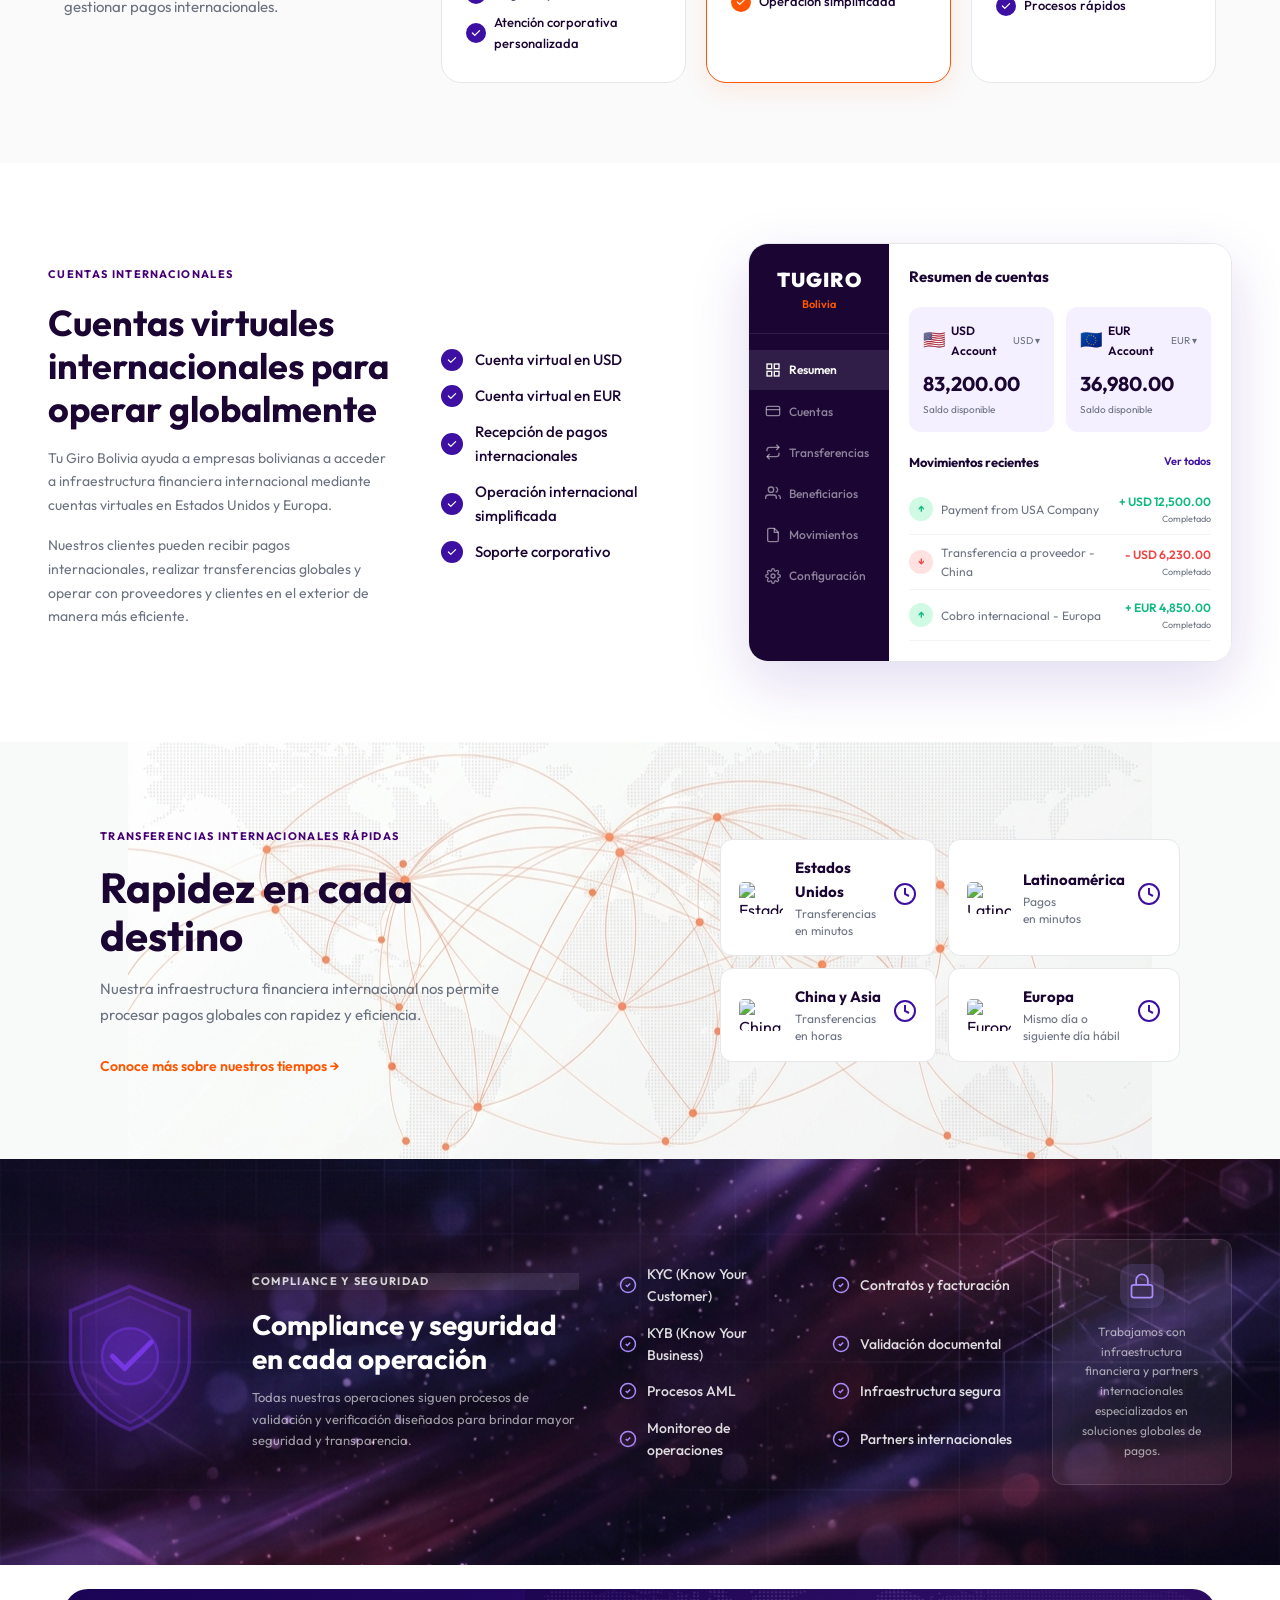
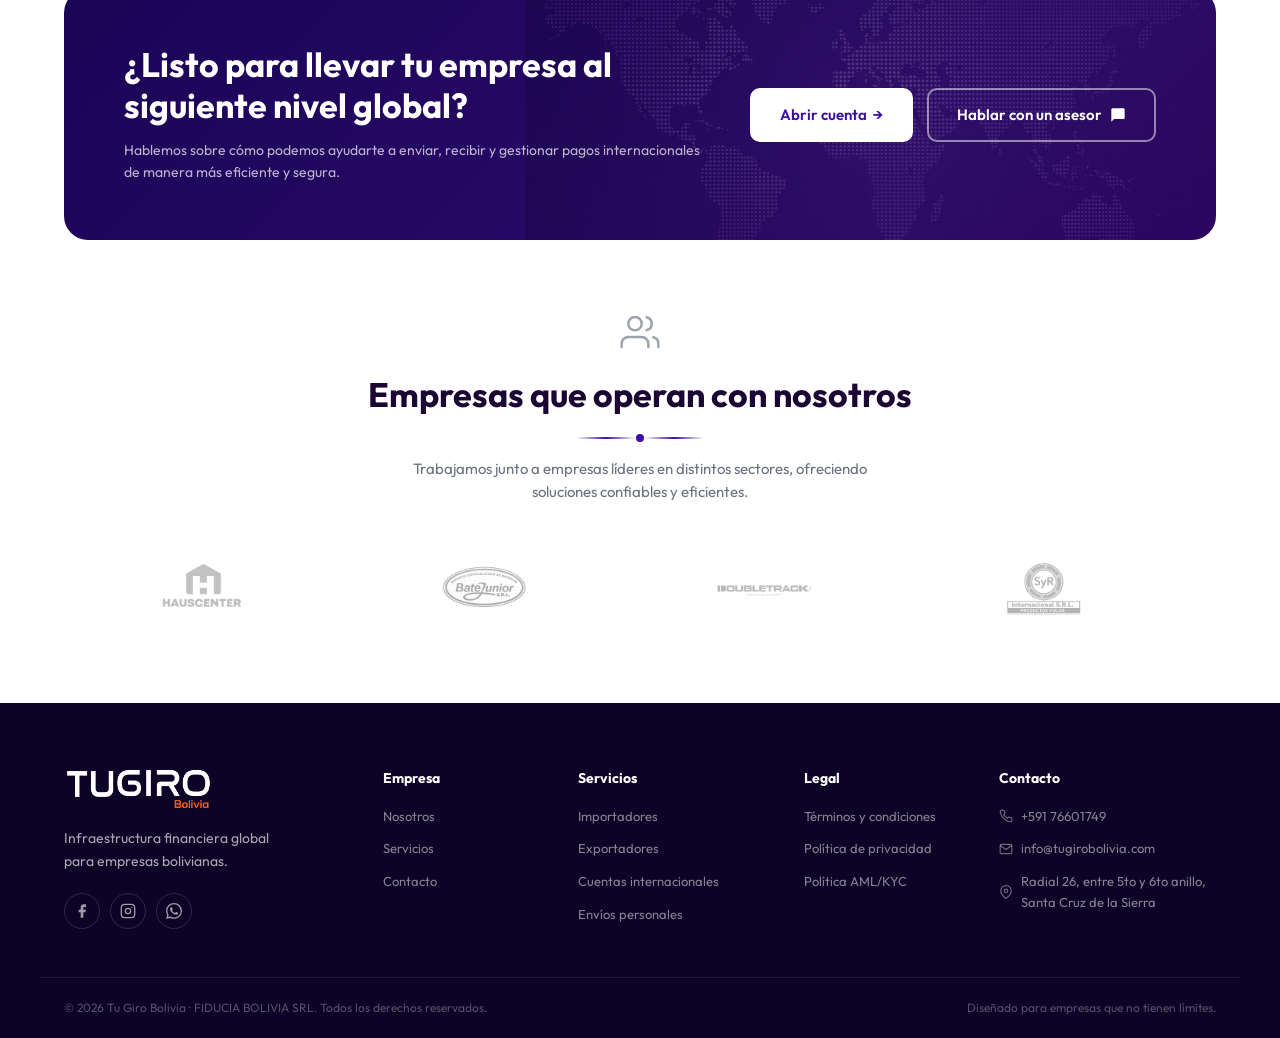
==== commit 0a0f2566: "Corregir duplicación del HTML de la portada" ====
--- a/index.html
+++ b/index.html
@@ -1,347 +1,3 @@
-<!DOCTYPE html>
-<html lang="es">
-<head>
-  <meta charset="UTF-8" />
-  <meta name="viewport" content="width=device-width, initial-scale=1.0" />
-  <title>TuGiro Bolivia — Pagos internacionales desde Bolivia</title>
-  <meta name="description" content="Enviamos y recibimos pagos internacionales en más de 100 países. Cuentas virtuales en Estados Unidos y Europa para empresas bolivianas." />
-  <link rel="icon" type="image/png" sizes="32x32" href="assets/images/ICONO.png" />
-  <link rel="icon" type="image/png" sizes="16x16" href="assets/images/ICONO.png" />
-  <link rel="preconnect" href="https://fonts.googleapis.com" />
-  <link rel="preconnect" href="https://fonts.gstatic.com" crossorigin />
-  <link href="https://fonts.googleapis.com/css2?family=Outfit:wght@300;400;500;600;700;900&display=swap" rel="stylesheet" />
-  <link rel="stylesheet" href="assets/css/style.css" />
-</head>
-<body>
-
-  <!-- ═══ NAVBAR ═══ -->
-  <header class="navbar">
-    <div class="navbar__inner">
-      <a href="#" class="navbar__logo">
-        <img src="assets/images/LOGO-3.png" alt="TuGiro Bolivia" />
-      </a>
-      <nav class="navbar__links">
-        <a href="#inicio" class="navbar__link active">Inicio</a>
-        <a href="#servicios" class="navbar__link">Servicios</a>
-      </nav>
-      <a href="https://wa.me/59162215104" target="_blank" class="btn btn--primary navbar__cta">
-        <svg viewBox="0 0 24 24" fill="currentColor" width="16" height="16"><path d="M20 2H4c-1.1 0-2 .9-2 2v18l4-4h14c1.1 0 2-.9 2-2V4c0-1.1-.9-2-2-2z"/></svg>
-        Hablar con un asesor
-      </a>
-      <button class="navbar__burger" aria-label="Menú">
-        <span></span><span></span><span></span>
-      </button>
-    </div>
-  </header>
-
-  <!-- ═══ HERO ═══ -->
-  <section class="hero" id="inicio">
-    <div class="hero__inner">
-      <div class="hero__content">
-        <span class="tag">Soluciones Financieras Internacionales</span>
-        <h1>Recibí y enviá dinero internacionalmente <em>desde Bolivia.</em></h1>
-        <p>Enviamos y recibimos pagos internacionales en más de 100 países, aperturamos cuentas virtuales en Estados Unidos y Europa, ayudando a empresas bolivianas a operar globalmente con velocidad, seguridad y respaldo.</p>
-        <div class="hero__ctas">
-          <a href="https://forms.gle/eRLY9yRAp9YX1Z5z8" target="_blank" class="btn btn--primary">Abrir cuenta &nbsp;→</a>
-          <a href="https://wa.me/59162215104" target="_blank" class="btn btn--outline">Hablar con un asesor
-            <svg viewBox="0 0 24 24" fill="currentColor" width="16" height="16"><path d="M20 2H4c-1.1 0-2 .9-2 2v18l4-4h14c1.1 0 2-.9 2-2V4c0-1.1-.9-2-2-2z"/></svg>
-          </a>
-        </div>
-        <div class="hero__feature-list">
-          <div class="feature-item">
-            <div class="feature-item__icon">
-              <svg viewBox="0 0 24 24" fill="none" stroke="currentColor" stroke-width="1.5" width="20" height="20"><rect x="2" y="3" width="20" height="18" rx="2"/><path d="M2 7h20"/><path d="M7 7v14"/></svg>
-            </div>
-            <span>Operaciones con<br/>contrato y factura</span>
-          </div>
-          <div class="feature-item">
-            <div class="feature-item__icon">
-              <svg viewBox="0 0 24 24" fill="none" stroke="currentColor" stroke-width="1.5" width="20" height="20"><circle cx="12" cy="8" r="4"/><path d="M5.5 21a7.5 7.5 0 0 1 13 0"/><path d="M16 11l2 2 4-4"/></svg>
-            </div>
-            <span>Procesos<br/>KYC / KYB</span>
-          </div>
-          <div class="feature-item">
-            <div class="feature-item__icon">
-              <svg viewBox="0 0 24 24" fill="none" stroke="currentColor" stroke-width="1.5" width="20" height="20"><path d="M20 21v-2a4 4 0 0 0-4-4H8a4 4 0 0 0-4 4v2"/><circle cx="12" cy="7" r="4"/></svg>
-            </div>
-            <span>Atención corporativa<br/>personalizada</span>
-          </div>
-        </div>
-      </div>
-
-      <!-- Partículas flotantes -->
-      <div class="hero__particles" id="heroParticles"></div>
-
-      <!-- Dashboard mockup with map background -->
-      <div class="hero__visual">
-        <img src="assets/images/hero_network_map.png" alt="" class="hero__map-bg" />
-        <div class="dash">
-          <div class="dash__main">
-            <div class="dash__account-label">
-              <div class="dash__account-label-left">
-                <span class="dash__account-icon">
-                  <svg viewBox="0 0 24 24" fill="none" stroke="currentColor" stroke-width="2" width="20" height="20"><rect x="2" y="3" width="20" height="14" rx="2"/><path d="M2 7h20"/><path d="M2 11h20"/></svg>
-                </span>
-                <div>
-                  <span class="dash__account-type">CUENTA A NOMBRE DE TU EMPRESA</span>
-                  <span class="dash__account-type">USD ACCOUNT</span>
-                </div>
-              </div>
-              <span class="dash__status">● Activa</span>
-            </div>
-            <div class="dash__titular-label">Titular</div>
-            <div class="dash__company">TuGiro Bolivia S.R.L</div>
-            <div class="dash__fields">
-              <div class="dash__field">
-                <span class="dash__field-label">ROUTING (ABA)</span>
-                <span class="dash__field-value">026 073 150 <button class="copy-btn" data-copy="026073150" title="Copiar"><svg viewBox="0 0 24 24" fill="none" stroke="currentColor" stroke-width="2" width="13" height="13"><rect x="9" y="9" width="13" height="13" rx="2"/><path d="M5 15H4a2 2 0 0 1-2-2V4a2 2 0 0 1 2-2h9a2 2 0 0 1 2 2v1"/></svg></button></span>
-              </div>
-              <div class="dash__field">
-                <span class="dash__field-label">NÚMERO DE CUENTA</span>
-                <span class="dash__field-value">8472 1893 6421 <button class="copy-btn" data-copy="8472189364211" title="Copiar"><svg viewBox="0 0 24 24" fill="none" stroke="currentColor" stroke-width="2" width="13" height="13"><rect x="9" y="9" width="13" height="13" rx="2"/><path d="M5 15H4a2 2 0 0 1-2-2V4a2 2 0 0 1 2-2h9a2 2 0 0 1 2 2v1"/></svg></button></span>
-              </div>
-              <div class="dash__field">
-                <span class="dash__field-label">TIPO DE CUENTA</span>
-                <span class="dash__field-value">CHECKING <button class="copy-btn" data-copy="CHECKING" title="Copiar"><svg viewBox="0 0 24 24" fill="none" stroke="currentColor" stroke-width="2" width="13" height="13"><rect x="9" y="9" width="13" height="13" rx="2"/><path d="M5 15H4a2 2 0 0 1-2-2V4a2 2 0 0 1 2-2h9a2 2 0 0 1 2 2v1"/></svg></button></span>
-              </div>
-            </div>
-            <div class="dash__swift">
-              <span class="dash__field-label">SWIFT / BIC</span>
-              <span class="dash__field-value">TUGIBOBOLXXX <button class="copy-btn" data-copy="TUGIBOBOLXXX" title="Copiar"><svg viewBox="0 0 24 24" fill="none" stroke="currentColor" stroke-width="2" width="13" height="13"><rect x="9" y="9" width="13" height="13" rx="2"/><path d="M5 15H4a2 2 0 0 1-2-2V4a2 2 0 0 1 2-2h9a2 2 0 0 1 2 2v1"/></svg></button></span>
-            </div>
-            <div class="dash__tx">
-              <div class="dash__tx-icon">
-                <svg viewBox="0 0 24 24" fill="currentColor" width="14" height="14"><circle cx="12" cy="12" r="10"/><text x="12" y="16" text-anchor="middle" fill="white" font-size="12" font-weight="bold">$</text></svg>
-              </div>
-              <div class="dash__tx-info">
-                <span class="dash__tx-label">Transferencia recibida</span>
-                <span class="dash__tx-sub">USD 125,000.00 desde JPMorgan Chase, New York</span>
-              </div>
-            </div>
-          </div>
-          <div class="dash__right">
-            <!-- Card 2: Resumen -->
-            <div class="dash__panel">
-              <div class="dash__panel-header">
-                <span class="dash__panel-title">
-                  <svg viewBox="0 0 24 24" fill="none" stroke="currentColor" stroke-width="2" width="14" height="14"><rect x="3" y="3" width="7" height="7"/><rect x="14" y="3" width="7" height="7"/><rect x="3" y="14" width="7" height="7"/><rect x="14" y="14" width="7" height="7"/></svg>
-                  Resumen
-                </span>
-                <span class="dash__panel-close">✕</span>
-              </div>
-              <div class="dash__balance-label">Saldo total</div>
-              <div class="dash__balance">USD 120,425.50</div>
-              <div class="dash__balance-sub">↑ 12.5% vs mes anterior</div>
-              <div class="dash__chart">
-                <svg viewBox="0 0 140 48" preserveAspectRatio="none">
-                  <defs>
-                    <linearGradient id="chartGrad" x1="0" y1="0" x2="0" y2="1">
-                      <stop offset="0%" stop-color="#7C3AED" stop-opacity="0.25"/>
-                      <stop offset="100%" stop-color="#7C3AED" stop-opacity="0"/>
-                    </linearGradient>
-                  </defs>
-                  <path d="M0,40 C10,38 20,32 30,28 C40,24 50,30 60,20 C70,10 80,18 90,12 C100,6 110,10 120,6 C130,2 135,4 140,2" fill="none" stroke="#7C3AED" stroke-width="2"/>
-                  <path d="M0,40 C10,38 20,32 30,28 C40,24 50,30 60,20 C70,10 80,18 90,12 C100,6 110,10 120,6 C130,2 135,4 140,2 L140,48 L0,48 Z" fill="url(#chartGrad)"/>
-                </svg>
-              </div>
-              <div class="dash__section-label">Cuentas</div>
-              <div class="dash__accounts">
-                <div class="dash__account-row">
-                  <span class="dash__flag">🇺🇸</span>
-                  <span class="dash__acc-name">USD Account</span>
-                  <span class="dash__acc-amount">USD 83,200.00</span>
-                </div>
-                <div class="dash__account-row">
-                  <span class="dash__flag">🇪🇺</span>
-                  <span class="dash__acc-name">EUR Account</span>
-                  <span class="dash__acc-amount">EUR 36,980.00</span>
-                </div>
-              </div>
-            </div>
-            <!-- Card 3: Movimientos -->
-            <div class="dash__moves-card">
-              <div class="dash__mov-title">Movimientos recientes</div>
-              <div class="dash__mov-row">
-                <span class="dash__mov-icon">🇺🇸</span>
-                <span class="dash__mov-name">Pago a proveedor - China</span>
-                <div class="dash__mov-right">
-                  <span class="dash__mov-amount neg">- USD 6,230.00</span>
-                  <span class="dash__mov-status">Completado</span>
-                </div>
-              </div>
-              <div class="dash__mov-row">
-                <span class="dash__mov-icon">🇺🇸</span>
-                <span class="dash__mov-name">Cobro internacional - USA</span>
-                <div class="dash__mov-right">
-                  <span class="dash__mov-amount pos">+ USD 12,500.00</span>
-                  <span class="dash__mov-status">Completado</span>
-                </div>
-              </div>
-              <div class="dash__mov-row">
-                <span class="dash__mov-icon">🇪🇺</span>
-                <span class="dash__mov-name">Transferencia a Europa</span>
-                <div class="dash__mov-right">
-                  <span class="dash__mov-amount neg">- EUR 4,850.00</span>
-                  <span class="dash__mov-status">Completado</span>
-                </div>
-              </div>
-              <a href="#" class="dash__view-all">Ver todos los movimientos</a>
-            </div>
-          </div>
-        </div>
-      </div>
-    </div>
-
-  </section>
-
-  <!-- ═══ FEATURES BAR ═══ -->
-  <div class="features-bar">
-    <div class="container features-bar__inner">
-      <div class="feature-item">
-        <div class="feature-item__icon">
-          <svg viewBox="0 0 24 24" fill="none" stroke="currentColor" stroke-width="1.5" width="24" height="24"><rect x="2" y="3" width="20" height="18" rx="2"/><path d="M2 7h20"/><path d="M7 7v14"/></svg>
-        </div>
-        <span>Operaciones con<br/>contrato y factura</span>
-      </div>
-      <div class="feature-item">
-        <div class="feature-item__icon">
-          <svg viewBox="0 0 24 24" fill="none" stroke="currentColor" stroke-width="1.5" width="24" height="24"><circle cx="12" cy="8" r="4"/><path d="M5.5 21a7.5 7.5 0 0 1 13 0"/><path d="M16 11l2 2 4-4"/></svg>
-        </div>
-        <span>Procesos<br/>KYC / KYB</span>
-      </div>
-      <div class="feature-item">
-        <div class="feature-item__icon">
-          <svg viewBox="0 0 24 24" fill="none" stroke="currentColor" stroke-width="1.5" width="24" height="24"><path d="M20 21v-2a4 4 0 0 0-4-4H8a4 4 0 0 0-4 4v2"/><circle cx="12" cy="7" r="4"/></svg>
-        </div>
-        <span>Atención corporativa<br/>personalizada</span>
-      </div>
-    </div>
-  </div>
-
-  <!-- ═══ STATS ═══ -->
-  <section class="stats" id="nosotros">
-    <div class="container">
-      <div class="stats__card reveal">
-        <div class="stats__intro">
-          <div class="stats__intro-icon">
-            <svg viewBox="0 0 24 24" fill="none" stroke="currentColor" stroke-width="1.5" width="28" height="28"><rect x="3" y="3" width="18" height="18" rx="2"/><path d="M3 9h18"/><path d="M9 21V9"/></svg>
-          </div>
-          <p>Empresas bolivianas ya utilizan Tu Giro Bolivia para realizar pagos internacionales y operar globalmente.</p>
-        </div>
-        <div class="stats__divider"></div>
-        <div class="stat">
-          <span class="stat__number" data-prefix="+" data-count="200" data-suffix="M USD">+200M USD</span>
-          <span class="stat__label">procesados</span>
-        </div>
-        <div class="stats__divider"></div>
-        <div class="stat">
-          <span class="stat__number" data-prefix="+" data-count="300">+300</span>
-          <span class="stat__label">clientes</span>
-        </div>
-        <div class="stats__divider"></div>
-        <div class="stat">
-          <span class="stat__number" data-prefix="+" data-count="100">+100</span>
-          <span class="stat__label">países disponibles</span>
-        </div>
-        <div class="stats__divider"></div>
-        <div class="stat">
-          <span class="stat__number" data-prefix="+" data-count="20" data-suffix=" años">+20 años</span>
-          <span class="stat__label">de respaldo empresarial</span>
-        </div>
-      </div>
-    </div>
-  </section>
-
-  <!-- ═══ SERVICES ═══ -->
-  <section class="services" id="servicios">
-    <div class="container services__inner">
-      <div class="services__intro reveal-left">
-        <span class="tag">Soluciones para Empresas</span>
-        <h2>Infraestructura financiera internacional para importadores y exportadores</h2>
-        <p>Diseñamos soluciones modernas para empresas bolivianas que necesitan enviar, recibir y gestionar pagos internacionales.</p>
-      </div>
-      <div class="services__cards">
-
-        <div class="service-card">
-          <div class="service-card__header">
-            <div class="service-card__icon service-card__icon--orange">
-              <svg viewBox="0 0 24 24" fill="none" stroke="currentColor" stroke-width="2" width="24" height="24"><rect x="1" y="3" width="15" height="13"/><polygon points="16 8 20 8 23 11 23 16 16 16 16 8"/><circle cx="5.5" cy="18.5" r="2.5"/><circle cx="18.5" cy="18.5" r="2.5"/></svg>
-            </div>
-            <div>
-              <h3>Importadores</h3>
-              <p class="service-card__sub">Pagos internacionales<br/>para importadores</p>
-            </div>
-          </div>
-          <p class="service-card__desc">Realizamos pagos internacionales a proveedores en China, Estados Unidos, India, Brasil, Chile y más de 100 países.</p>
-          <ul class="service-card__list service-card__list--purple">
-            <li>Pago de facturas y proformas</li>
-            <li>Transferencias SWIFT</li>
-            <li>Pagos rápidos</li>
-            <li>Atención corporativa personalizada</li>
-          </ul>
-        </div>
-
-        <div class="service-card service-card--featured">
-          <div class="service-card__header">
-            <div class="service-card__icon service-card__icon--orange">
-              <svg viewBox="0 0 24 24" fill="none" stroke="currentColor" stroke-width="2" width="24" height="24"><circle cx="12" cy="12" r="10"/><line x1="2" y1="12" x2="22" y2="12"/><path d="M12 2a15.3 15.3 0 0 1 4 10 15.3 15.3 0 0 1-4 10 15.3 15.3 0 0 1-4-10 15.3 15.3 0 0 1 4-10z"/></svg>
-            </div>
-            <div>
-              <h3>Exportadores</h3>
-              <p class="service-card__sub">Cobros internacionales<br/>para exportadores</p>
-            </div>
-          </div>
-          <p class="service-card__desc">Ayudamos a empresas bolivianas a recibir pagos desde el exterior mediante cuentas virtuales internacionales en USD y EUR.</p>
-          <ul class="service-card__list service-card__list--orange">
-            <li>Recepción internacional</li>
-            <li>Cuentas virtuales</li>
-            <li>Liquidación local</li>
-            <li>Operación simplificada</li>
-          </ul>
-        </div>
-
-        <div class="service-card">
-          <div class="service-card__header">
-            <div class="service-card__icon service-card__icon--purple">
-              <svg viewBox="0 0 24 24" fill="none" stroke="currentColor" stroke-width="2" width="24" height="24"><path d="M20 21v-2a4 4 0 0 0-4-4H8a4 4 0 0 0-4 4v2"/><circle cx="12" cy="7" r="4"/></svg>
-            </div>
-            <div>
-              <h3>Personas naturales</h3>
-              <p class="service-card__sub">Envíos internacionales<br/>personales</p>
-            </div>
-          </div>
-          <p class="service-card__desc">Facilitamos transferencias internacionales rápidas y seguras para personas naturales.</p>
-          <ul class="service-card__list service-card__list--purple">
-            <li>Envíos al exterior</li>
-            <li>Atención personalizada</li>
-            <li>Validación segura</li>
-            <li>Procesos rápidos</li>
-          </ul>
-        </div>
-
-      </div>
-    </div>
-  </section>
-
-  <!-- ═══ VIRTUAL ACCOUNTS ═══ -->
-  <section class="virtual-accounts">
-    <div class="virtual-accounts__inner">
-      <div class="virtual-accounts__content">
-        <span class="tag">Cuentas Internacionales</span>
-        <h2>Cuentas virtuales internacionales para operar globalmente</h2>
-        <p>Tu Giro Bolivia ayuda a empresas bolivianas a acceder a infraestructura financiera internacional mediante cuentas virtuales en Estados Unidos y Europa.</p>
-        <p>Nuestros clientes pueden recibir pagos internacionales, realizar transferencias globales y operar con proveedores y clientes en el exterior de manera más eficiente.</p>
-      </div>
-      <div class="virtual-accounts__checklist">
-        <ul class="checklist">
-          <li>Cuenta virtual en USD</li>
-          <li>Cuenta virtual en EUR</li>
-          <li>Recepción de pagos internacionales</li>
-          <li>Operación internacional simplificada</li>
-          <li>Soporte corporativo</li>
-        </ul>
-      </div>
-      <div class="virtual-accounts__mockup">
 <!DOCTYPE html>
 <html lang="es">
 <head>
@@ -1033,348 +689,3 @@
   <script src="assets/js/legal-modal.js"></script>
 </body>
 </html>
-        <!-- App Dashboard Mockup -->
-        <div class="app-dash">
-          <div class="app-dash__sidebar">
-            <div class="app-dash__logo">
-              <span class="app-dash__logo-text">TUGIRO</span>
-              <span class="app-dash__logo-sub">Bolivia</span>
-            </div>
-            <nav class="app-dash__nav">
-              <a href="#" class="app-dash__nav-item active">
-                <svg viewBox="0 0 24 24" fill="none" stroke="currentColor" stroke-width="2" width="16" height="16"><rect x="3" y="3" width="7" height="7"/><rect x="14" y="3" width="7" height="7"/><rect x="3" y="14" width="7" height="7"/><rect x="14" y="14" width="7" height="7"/></svg>
-                Resumen
-              </a>
-              <a href="#" class="app-dash__nav-item">
-                <svg viewBox="0 0 24 24" fill="none" stroke="currentColor" stroke-width="2" width="16" height="16"><rect x="2" y="5" width="20" height="14" rx="2"/><path d="M2 10h20"/></svg>
-                Cuentas
-              </a>
-              <a href="#" class="app-dash__nav-item">
-                <svg viewBox="0 0 24 24" fill="none" stroke="currentColor" stroke-width="2" width="16" height="16"><path d="M17 1l4 4-4 4"/><path d="M3 11V9a4 4 0 0 1 4-4h14"/><path d="M7 23l-4-4 4-4"/><path d="M21 13v2a4 4 0 0 1-4 4H3"/></svg>
-                Transferencias
-              </a>
-              <a href="#" class="app-dash__nav-item">
-                <svg viewBox="0 0 24 24" fill="none" stroke="currentColor" stroke-width="2" width="16" height="16"><path d="M17 21v-2a4 4 0 0 0-4-4H5a4 4 0 0 0-4 4v2"/><circle cx="9" cy="7" r="4"/><path d="M23 21v-2a4 4 0 0 0-3-3.87"/><path d="M16 3.13a4 4 0 0 1 0 7.75"/></svg>
-                Beneficiarios
-              </a>
-              <a href="#" class="app-dash__nav-item">
-                <svg viewBox="0 0 24 24" fill="none" stroke="currentColor" stroke-width="2" width="16" height="16"><path d="M14 2H6a2 2 0 0 0-2 2v16a2 2 0 0 0 2 2h12a2 2 0 0 0 2-2V8z"/><polyline points="14 2 14 8 20 8"/></svg>
-                Movimientos
-              </a>
-              <a href="#" class="app-dash__nav-item">
-                <svg viewBox="0 0 24 24" fill="none" stroke="currentColor" stroke-width="2" width="16" height="16"><circle cx="12" cy="12" r="3"/><path d="M19.4 15a1.65 1.65 0 0 0 .33 1.82l.06.06a2 2 0 0 1 0 2.83 2 2 0 0 1-2.83 0l-.06-.06a1.65 1.65 0 0 0-1.82-.33 1.65 1.65 0 0 0-1 1.51V21a2 2 0 0 1-2 2 2 2 0 0 1-2-2v-.09A1.65 1.65 0 0 0 9 19.4a1.65 1.65 0 0 0-1.82.33l-.06.06a2 2 0 0 1-2.83 0 2 2 0 0 1 0-2.83l.06-.06A1.65 1.65 0 0 0 4.68 15a1.65 1.65 0 0 0-1.51-1H3a2 2 0 0 1-2-2 2 2 0 0 1 2-2h.09A1.65 1.65 0 0 0 4.6 9a1.65 1.65 0 0 0-.33-1.82l-.06-.06a2 2 0 0 1 0-2.83 2 2 0 0 1 2.83 0l.06.06A1.65 1.65 0 0 0 9 4.68a1.65 1.65 0 0 0 1-1.51V3a2 2 0 0 1 2-2 2 2 0 0 1 2 2v.09a1.65 1.65 0 0 0 1 1.51 1.65 1.65 0 0 0 1.82-.33l.06-.06a2 2 0 0 1 2.83 0 2 2 0 0 1 0 2.83l-.06.06a1.65 1.65 0 0 0-.33 1.82V9a1.65 1.65 0 0 0 1.51 1H21a2 2 0 0 1 2 2 2 2 0 0 1-2 2h-.09a1.65 1.65 0 0 0-1.51 1z"/></svg>
-                Configuración
-              </a>
-            </nav>
-          </div>
-          <div class="app-dash__main">
-            <div class="app-dash__header">
-              <span class="app-dash__header-title">Resumen de cuentas</span>
-            </div>
-            <div class="app-dash__accounts-grid">
-              <div class="app-dash__account-card">
-                <div class="app-dash__account-top">
-                  <span class="app-dash__account-flag">🇺🇸</span>
-                  <span class="app-dash__account-name">USD Account</span>
-                  <span class="app-dash__account-cur">USD ▾</span>
-                </div>
-                <div class="app-dash__account-balance">83,200.00</div>
-                <div class="app-dash__account-sub">Saldo disponible</div>
-              </div>
-              <div class="app-dash__account-card">
-                <div class="app-dash__account-top">
-                  <span class="app-dash__account-flag">🇪🇺</span>
-                  <span class="app-dash__account-name">EUR Account</span>
-                  <span class="app-dash__account-cur">EUR ▾</span>
-                </div>
-                <div class="app-dash__account-balance">36,980.00</div>
-                <div class="app-dash__account-sub">Saldo disponible</div>
-              </div>
-            </div>
-            <div class="app-dash__movements">
-              <div class="app-dash__movements-header">
-                <span>Movimientos recientes</span>
-                <a href="#">Ver todos</a>
-              </div>
-              <div class="app-dash__mov-row">
-                <span class="app-dash__mov-icon pos">↑</span>
-                <span class="app-dash__mov-name">Payment from USA Company</span>
-                <div class="app-dash__mov-right">
-                  <span class="app-dash__mov-amount pos">+ USD 12,500.00</span>
-                  <span class="app-dash__mov-status">Completado</span>
-                </div>
-              </div>
-              <div class="app-dash__mov-row">
-                <span class="app-dash__mov-icon neg">↓</span>
-                <span class="app-dash__mov-name">Transferencia a proveedor - China</span>
-                <div class="app-dash__mov-right">
-                  <span class="app-dash__mov-amount neg">- USD 6,230.00</span>
-                  <span class="app-dash__mov-status">Completado</span>
-                </div>
-              </div>
-              <div class="app-dash__mov-row">
-                <span class="app-dash__mov-icon pos">↑</span>
-                <span class="app-dash__mov-name">Cobro internacional - Europa</span>
-                <div class="app-dash__mov-right">
-                  <span class="app-dash__mov-amount pos">+ EUR 4,850.00</span>
-                  <span class="app-dash__mov-status">Completado</span>
-                </div>
-              </div>
-            </div>
-          </div>
-        </div>
-      </div>
-    </div>
-  </section>
-
-  <!-- ═══ SPEED / DESTINATIONS ═══ -->
-  <section class="speed">
-    <div class="speed__inner">
-      <div class="speed__content reveal-left">
-        <span class="tag">Transferencias Internacionales Rápidas</span>
-        <h2>Rapidez en cada<br/>destino</h2>
-        <p>Nuestra infraestructura financiera internacional nos permite procesar pagos globales con rapidez y eficiencia.</p>
-        <a href="https://wa.me/59162215104" target="_blank" class="link-orange">Conoce más sobre nuestros tiempos →</a>
-      </div>
-      <div class="speed__map-area">
-        <div class="speed__grid">
-          <div class="dest-card">
-            <div class="dest-card__flag">
-              <img src="https://flagcdn.com/w80/us.png" alt="Estados Unidos" class="flag-img" />
-            </div>
-            <div class="dest-card__info">
-              <span class="dest-card__country">Estados Unidos</span>
-              <span class="dest-card__time">Transferencias<br/>en minutos</span>
-            </div>
-            <div class="dest-card__clock">
-              <svg viewBox="0 0 24 24" fill="none" stroke="currentColor" stroke-width="2" width="24" height="24"><circle cx="12" cy="12" r="10"/><polyline points="12 6 12 12 16 14"/></svg>
-            </div>
-          </div>
-          <div class="dest-card">
-            <div class="dest-card__flag">
-              <img src="https://flagcdn.com/w80/br.png" alt="Latinoamérica" class="flag-img" />
-            </div>
-            <div class="dest-card__info">
-              <span class="dest-card__country">Latinoamérica</span>
-              <span class="dest-card__time">Pagos<br/>en minutos</span>
-            </div>
-            <div class="dest-card__clock">
-              <svg viewBox="0 0 24 24" fill="none" stroke="currentColor" stroke-width="2" width="24" height="24"><circle cx="12" cy="12" r="10"/><polyline points="12 6 12 12 16 14"/></svg>
-            </div>
-          </div>
-          <div class="dest-card">
-            <div class="dest-card__flag">
-              <img src="https://flagcdn.com/w80/cn.png" alt="China" class="flag-img" />
-            </div>
-            <div class="dest-card__info">
-              <span class="dest-card__country">China y Asia</span>
-              <span class="dest-card__time">Transferencias<br/>en horas</span>
-            </div>
-            <div class="dest-card__clock">
-              <svg viewBox="0 0 24 24" fill="none" stroke="currentColor" stroke-width="2" width="24" height="24"><circle cx="12" cy="12" r="10"/><polyline points="12 6 12 12 16 14"/></svg>
-            </div>
-          </div>
-          <div class="dest-card">
-            <div class="dest-card__flag">
-              <img src="https://flagcdn.com/w80/eu.png" alt="Europa" class="flag-img" />
-            </div>
-            <div class="dest-card__info">
-              <span class="dest-card__country">Europa</span>
-              <span class="dest-card__time">Mismo día o<br/>siguiente día hábil</span>
-            </div>
-            <div class="dest-card__clock">
-              <svg viewBox="0 0 24 24" fill="none" stroke="currentColor" stroke-width="2" width="24" height="24"><circle cx="12" cy="12" r="10"/><polyline points="12 6 12 12 16 14"/></svg>
-            </div>
-          </div>
-        </div>
-      </div>
-    </div>
-  </section>
-
-  <!-- ═══ COMPLIANCE ═══ -->
-  <section class="compliance">
-    <div class="compliance__inner">
-      <!-- Col 1: escudo grande -->
-      <div class="compliance__col-shield">
-        <div class="shield-wrap">
-          <svg viewBox="0 0 80 90" fill="none" width="140" height="158">
-            <path d="M40 4 L74 18 L74 45 C74 63 58 79 40 86 C22 79 6 63 6 45 L6 18 Z" fill="rgba(124,58,237,0.15)" stroke="rgba(124,58,237,0.4)" stroke-width="2"/>
-            <path d="M40 10 L68 22 L68 45 C68 61 54 75 40 82 C26 75 12 61 12 45 L12 22 Z" fill="rgba(124,58,237,0.1)" stroke="rgba(124,58,237,0.3)" stroke-width="1.5"/>
-            <circle cx="40" cy="44" r="16" fill="rgba(124,58,237,0.2)" stroke="rgba(124,58,237,0.5)" stroke-width="1.5"/>
-            <polyline points="30,44 37,51 52,36" stroke="#7C3AED" stroke-width="3" stroke-linecap="round" stroke-linejoin="round" fill="none"/>
-          </svg>
-        </div>
-      </div>
-      <!-- Col 2: título + descripción -->
-      <div class="compliance__col1 reveal">
-        <span class="tag tag--light">Compliance y Seguridad</span>
-        <h2>Compliance y seguridad en cada operación</h2>
-        <p>Todas nuestras operaciones siguen procesos de validación y verificación diseñados para brindar mayor seguridad y transparencia.</p>
-      </div>
-      <!-- Col 3: checklist en 2 columnas -->
-      <div class="compliance__col2">
-        <div class="compliance__grid">
-          <div class="compliance-item">
-            <svg viewBox="0 0 24 24" fill="none" stroke="currentColor" stroke-width="2" width="18" height="18"><circle cx="12" cy="12" r="10"/><polyline points="9 12 11 14 15 10"/></svg>
-            KYC (Know Your Customer)
-          </div>
-          <div class="compliance-item">
-            <svg viewBox="0 0 24 24" fill="none" stroke="currentColor" stroke-width="2" width="18" height="18"><circle cx="12" cy="12" r="10"/><polyline points="9 12 11 14 15 10"/></svg>
-            Contratos y facturación
-          </div>
-          <div class="compliance-item">
-            <svg viewBox="0 0 24 24" fill="none" stroke="currentColor" stroke-width="2" width="18" height="18"><circle cx="12" cy="12" r="10"/><polyline points="9 12 11 14 15 10"/></svg>
-            KYB (Know Your Business)
-          </div>
-          <div class="compliance-item">
-            <svg viewBox="0 0 24 24" fill="none" stroke="currentColor" stroke-width="2" width="18" height="18"><circle cx="12" cy="12" r="10"/><polyline points="9 12 11 14 15 10"/></svg>
-            Validación documental
-          </div>
-          <div class="compliance-item">
-            <svg viewBox="0 0 24 24" fill="none" stroke="currentColor" stroke-width="2" width="18" height="18"><circle cx="12" cy="12" r="10"/><polyline points="9 12 11 14 15 10"/></svg>
-            Procesos AML
-          </div>
-          <div class="compliance-item">
-            <svg viewBox="0 0 24 24" fill="none" stroke="currentColor" stroke-width="2" width="18" height="18"><circle cx="12" cy="12" r="10"/><polyline points="9 12 11 14 15 10"/></svg>
-            Infraestructura segura
-          </div>
-          <div class="compliance-item">
-            <svg viewBox="0 0 24 24" fill="none" stroke="currentColor" stroke-width="2" width="18" height="18"><circle cx="12" cy="12" r="10"/><polyline points="9 12 11 14 15 10"/></svg>
-            Monitoreo de operaciones
-          </div>
-          <div class="compliance-item">
-            <svg viewBox="0 0 24 24" fill="none" stroke="currentColor" stroke-width="2" width="18" height="18"><circle cx="12" cy="12" r="10"/><polyline points="9 12 11 14 15 10"/></svg>
-            Partners internacionales
-          </div>
-        </div>
-      </div>
-      <!-- Col 3: card candado -->
-      <div class="compliance__note">
-        <div class="compliance__note-icon">
-          <svg viewBox="0 0 24 24" fill="none" stroke="currentColor" stroke-width="1.5" width="28" height="28" stroke-linecap="round" stroke-linejoin="round"><rect x="3" y="11" width="18" height="11" rx="2"/><path d="M7 11V7a5 5 0 0 1 10 0v4"/></svg>
-        </div>
-        <p>Trabajamos con infraestructura financiera y partners internacionales especializados en soluciones globales de pagos.</p>
-      </div>
-    </div>
-  </section>
-
-  <!-- ═══ CTA BANNER ═══ -->
-  <section class="cta-banner-section">
-    <div class="container">
-      <div class="cta-banner">
-        <img src="assets/images/cta_world_map.png" alt="" class="cta-banner__bg" />
-        <div class="cta-banner__content">
-          <h2>¿Listo para llevar tu empresa al siguiente nivel global?</h2>
-          <p>Hablemos sobre cómo podemos ayudarte a enviar, recibir y gestionar pagos internacionales de manera más eficiente y segura.</p>
-        </div>
-        <div class="cta-banner__actions">
-          <a href="https://forms.gle/eRLY9yRAp9YX1Z5z8" target="_blank" class="btn btn--white">Abrir cuenta &nbsp;→</a>
-          <a href="https://wa.me/59162215104" target="_blank" class="btn btn--outline-white">Hablar con un asesor
-            <svg viewBox="0 0 24 24" fill="currentColor" width="16" height="16"><path d="M20 2H4c-1.1 0-2 .9-2 2v18l4-4h14c1.1 0 2-.9 2-2V4c0-1.1-.9-2-2-2z"/></svg>
-          </a>
-        </div>
-      </div>
-    </div>
-  </section>
-
-  <!-- ═══ PARTNERS ═══ -->
-  <section class="partners">
-    <div class="container partners__inner">
-      <div class="partners__icon">
-        <svg viewBox="0 0 24 24" fill="none" stroke="#9CA3AF" stroke-width="1.5" width="40" height="40" stroke-linecap="round" stroke-linejoin="round"><path d="M17 21v-2a4 4 0 0 0-4-4H5a4 4 0 0 0-4 4v2"/><circle cx="9" cy="7" r="4"/><path d="M23 21v-2a4 4 0 0 0-3-3.87"/><path d="M16 3.13a4 4 0 0 1 0 7.75"/></svg>
-      </div>
-      <h2>Empresas que operan con nosotros</h2>
-      <div class="partners__decoration">
-        <span class="partners__line"></span>
-        <span class="partners__node"></span>
-        <span class="partners__line"></span>
-      </div>
-      <p>Trabajamos junto a empresas líderes en distintos sectores, ofreciendo soluciones confiables y eficientes.</p>
-      <div class="partners__marquee-wrap">
-        <div class="partners__marquee">
-          <div class="partner-logo"><img src="assets/images/ChatGPT Image 28 may 2026, 10_03_57 a.m.png" alt="Hauscenter" /></div>
-          <div class="partner-logo"><img src="assets/images/ChatGPT Image 28 may 2026, 10_06_38 a.m.png" alt="BateJunior" /></div>
-          <div class="partner-logo"><img src="assets/images/ChatGPT Image 28 may 2026, 10_52_51 a.m.png" alt="Doubletrack" /></div>
-          <div class="partner-logo"><img src="assets/images/ChatGPT Image 28 may 2026, 10_53_02 a.m.png" alt="SyR Internacional" /></div>
-          <div class="partner-logo"><img src="assets/images/ChatGPT Image 28 may 2026, 10_53_22 a.m.png" alt="Import A+ Cruz" /></div>
-          <div class="partner-logo"><img src="assets/images/ChatGPT Image 28 may 2026, 10_53_35 a.m.png" alt="CHINAparts" /></div>
-          <div class="partner-logo"><img src="assets/images/796fdc62-c498-423e-a703-78e672cea1d2.png" alt="Arbott Ltda" /></div>
-          <!-- duplicados para loop sin corte -->
-          <div class="partner-logo"><img src="assets/images/ChatGPT Image 28 may 2026, 10_03_57 a.m.png" alt="Hauscenter" /></div>
-          <div class="partner-logo"><img src="assets/images/ChatGPT Image 28 may 2026, 10_06_38 a.m.png" alt="BateJunior" /></div>
-          <div class="partner-logo"><img src="assets/images/ChatGPT Image 28 may 2026, 10_52_51 a.m.png" alt="Doubletrack" /></div>
-          <div class="partner-logo"><img src="assets/images/ChatGPT Image 28 may 2026, 10_53_02 a.m.png" alt="SyR Internacional" /></div>
-          <div class="partner-logo"><img src="assets/images/ChatGPT Image 28 may 2026, 10_53_22 a.m.png" alt="Import A+ Cruz" /></div>
-          <div class="partner-logo"><img src="assets/images/ChatGPT Image 28 may 2026, 10_53_35 a.m.png" alt="CHINAparts" /></div>
-          <div class="partner-logo"><img src="assets/images/796fdc62-c498-423e-a703-78e672cea1d2.png" alt="Arbott Ltda" /></div>
-        </div>
-      </div>
-    </div>
-  </section>
-
-  <!-- ═══ FOOTER ═══ -->
-  <footer class="footer" id="contacto">
-    <div class="container footer__inner">
-      <div class="footer__brand">
-        <div class="footer__logo-wrap">
-          <img src="assets/images/TU-GIRO-BOLIVIA---LOGOwhite.png" alt="TuGiro Bolivia" class="footer__logo-img" />
-        </div>
-        <p>Infraestructura financiera global para empresas bolivianas.</p>
-        <div class="footer__socials">
-          <a href="https://www.facebook.com/share/1bdrXeG3zy/?mibextid=wwXIfr" target="_blank" aria-label="Facebook" class="footer__social">
-            <svg viewBox="0 0 24 24" fill="currentColor" width="16" height="16"><path d="M18 2h-3a5 5 0 0 0-5 5v3H7v4h3v8h4v-8h3l1-4h-4V7a1 1 0 0 1 1-1h3z"/></svg>
-          </a>
-          <a href="https://www.instagram.com/tugirobolivia?igsh=MWdwczA3bmNoaXNidg==" target="_blank" aria-label="Instagram" class="footer__social">
-            <svg viewBox="0 0 24 24" fill="none" stroke="currentColor" stroke-width="2" width="16" height="16" stroke-linecap="round" stroke-linejoin="round"><rect x="2" y="2" width="20" height="20" rx="5"/><circle cx="12" cy="12" r="4"/><circle cx="17.5" cy="6.5" r="1" fill="currentColor" stroke="none"/></svg>
-          </a>
-          <a href="https://wa.me/59176601749" target="_blank" aria-label="WhatsApp" class="footer__social">
-            <svg viewBox="0 0 24 24" fill="currentColor" width="16" height="16"><path d="M17.472 14.382c-.297-.149-1.758-.867-2.03-.967-.273-.099-.471-.148-.67.15-.197.297-.767.966-.94 1.164-.173.199-.347.223-.644.075-.297-.15-1.255-.463-2.39-1.475-.883-.788-1.48-1.761-1.653-2.059-.173-.297-.018-.458.13-.606.134-.133.298-.347.446-.52.149-.174.198-.298.298-.497.099-.198.05-.371-.025-.52-.075-.149-.669-1.612-.916-2.207-.242-.579-.487-.5-.669-.51-.173-.008-.371-.01-.57-.01-.198 0-.52.074-.792.372-.272.297-1.04 1.016-1.04 2.479 0 1.462 1.065 2.875 1.213 3.074.149.198 2.096 3.2 5.077 4.487.709.306 1.262.489 1.694.625.712.227 1.36.195 1.871.118.571-.085 1.758-.719 2.006-1.413.248-.694.248-1.289.173-1.413-.074-.124-.272-.198-.57-.347m-5.421 7.403h-.004a9.87 9.87 0 01-5.031-1.378l-.361-.214-3.741.982.998-3.648-.235-.374a9.86 9.86 0 01-1.51-5.26c.001-5.45 4.436-9.884 9.888-9.884 2.64 0 5.122 1.03 6.988 2.898a9.825 9.825 0 012.893 6.994c-.003 5.45-4.437 9.884-9.885 9.884m8.413-18.297A11.815 11.815 0 0012.05 0C5.495 0 .16 5.335.157 11.892c0 2.096.547 4.142 1.588 5.945L.057 24l6.305-1.654a11.882 11.882 0 005.683 1.448h.005c6.554 0 11.89-5.335 11.893-11.893a11.821 11.821 0 00-3.48-8.413z"/></svg>
-          </a>
-        </div>
-      </div>
-      <div class="footer__col">
-        <h4>Empresa</h4>
-        <a href="#servicios">Servicios</a>
-        <a href="#contacto">Contacto</a>
-      </div>
-      <div class="footer__col">
-        <h4>Servicios</h4>
-        <a href="#servicios">Importadores</a>
-        <a href="#servicios">Exportadores</a>
-        <a href="#servicios">Cuentas internacionales</a>
-        <a href="#servicios">Envíos personales</a>
-      </div>
-      <div class="footer__col">
-        <h4>Legal</h4>
-        <a href="#terminos" data-legal-modal="terms">Términos y condiciones</a>
-        <a href="#privacidad" data-legal-modal="privacy">Política de privacidad</a>
-        <a href="#">Política AML/KYC</a>
-      </div>
-      <div class="footer__col">
-        <h4>Contacto</h4>
-        <a href="tel:+59176601749" class="footer__contact-item">
-          <svg viewBox="0 0 24 24" fill="none" stroke="currentColor" stroke-width="2" width="14" height="14"><path d="M22 16.92v3a2 2 0 0 1-2.18 2 19.79 19.79 0 0 1-8.63-3.07 19.5 19.5 0 0 1-6-6 19.79 19.79 0 0 1-3.07-8.67A2 2 0 0 1 4.11 2h3a2 2 0 0 1 2 1.72 12.84 12.84 0 0 0 .7 2.81 2 2 0 0 1-.45 2.11L8.09 9.91a16 16 0 0 0 6 6l1.27-1.27a2 2 0 0 1 2.11-.45 12.84 12.84 0 0 0 2.81.7A2 2 0 0 1 22 16.92z"/></svg>
-          +591 76601749
-        </a>
-        <a href="mailto:info@tugirobolivia.com" class="footer__contact-item">
-          <svg viewBox="0 0 24 24" fill="none" stroke="currentColor" stroke-width="2" width="14" height="14"><path d="M4 4h16c1.1 0 2 .9 2 2v12c0 1.1-.9 2-2 2H4c-1.1 0-2-.9-2-2V6c0-1.1.9-2 2-2z"/><polyline points="22,6 12,13 2,6"/></svg>
-          info@tugirobolivia.com
-        </a>
-        <span class="footer__contact-item">
-          <svg viewBox="0 0 24 24" fill="none" stroke="currentColor" stroke-width="2" width="14" height="14"><path d="M21 10c0 7-9 13-9 13s-9-6-9-13a9 9 0 0 1 18 0z"/><circle cx="12" cy="10" r="3"/></svg>
-          Radial 26, entre 5to y 6to anillo, Santa Cruz de la Sierra
-        </span>
-      </div>
-    </div>
-    <div class="footer__bottom">
-      <div class="container footer__bottom-inner">
-        <span>© 2026 Tu Giro Bolivia. Todos los derechos reservados.</span>
-        <span>Diseñado para empresas que no tienen límites.</span>
-      </div>
-    </div>
-  </footer>
-
-  <script src="assets/js/main.js"></script>
-  <script src="assets/js/legal-modal.js"></script>
-</body>
-</html>
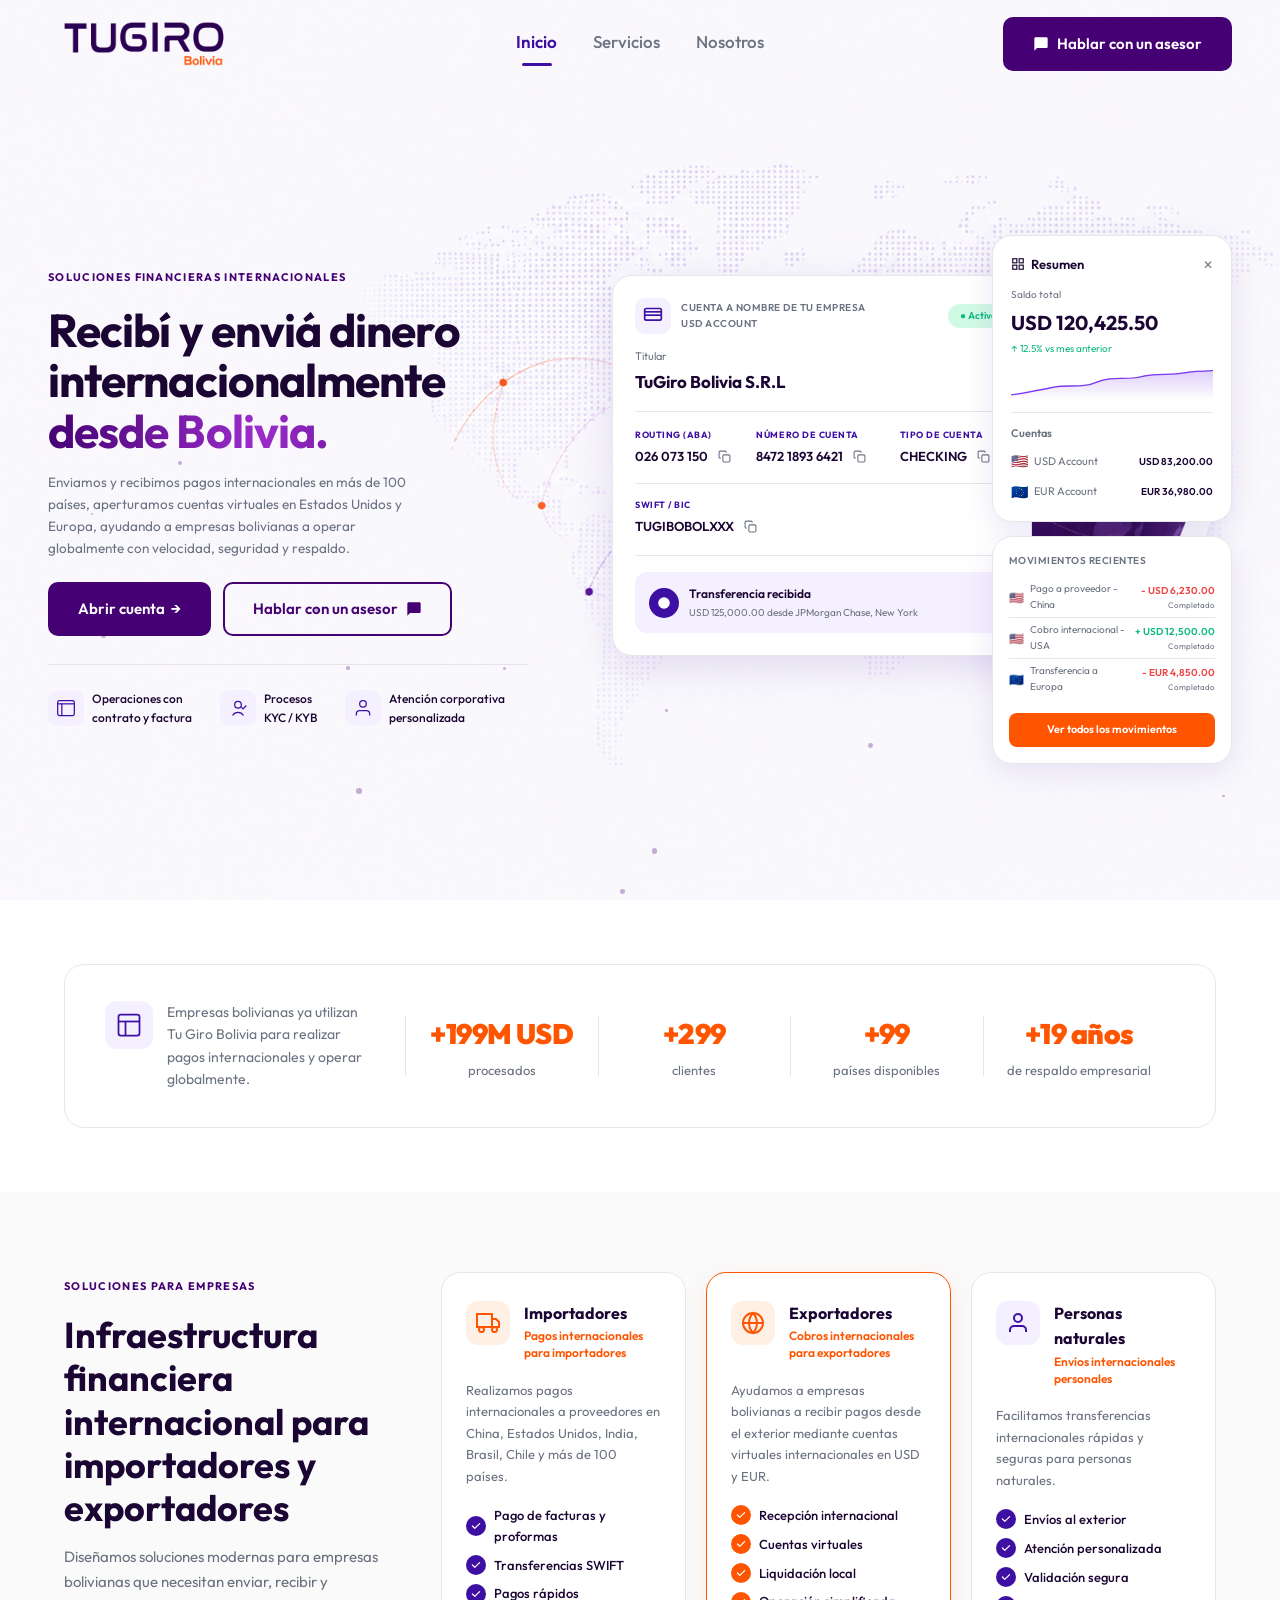
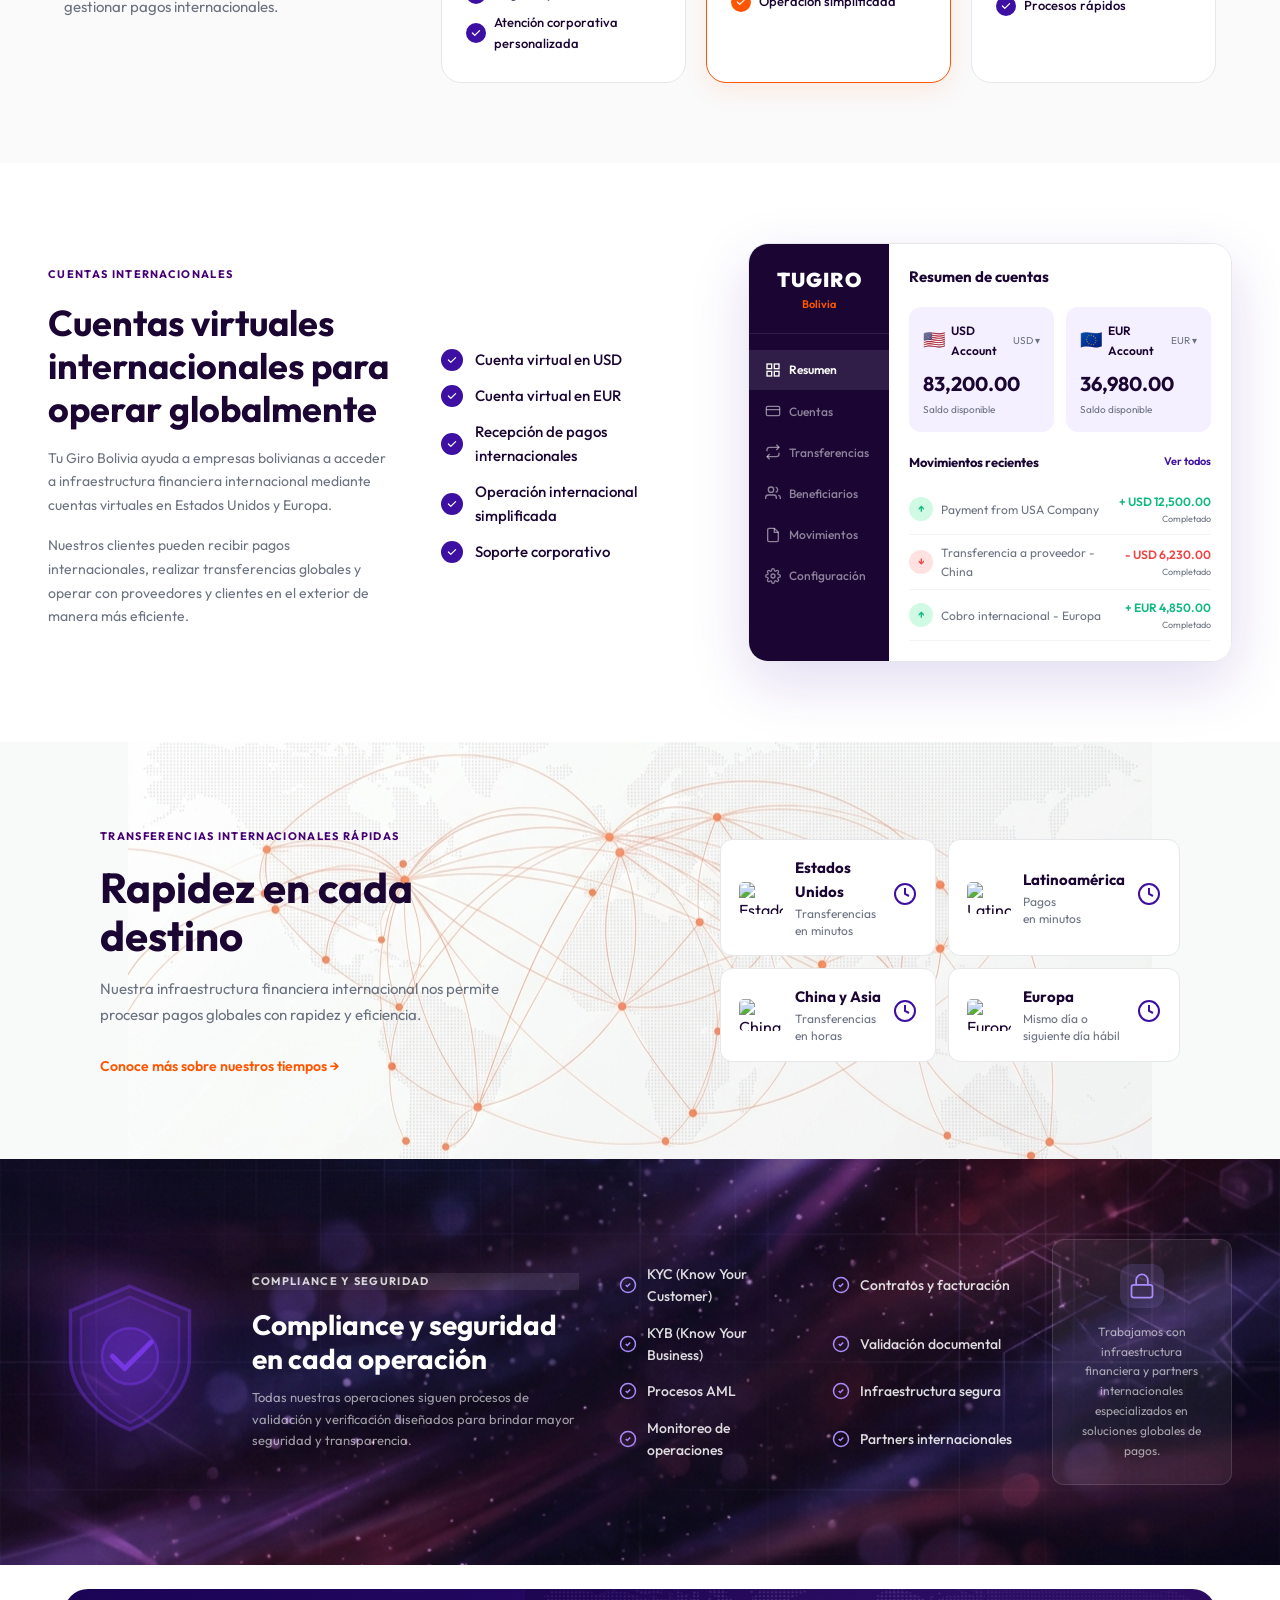
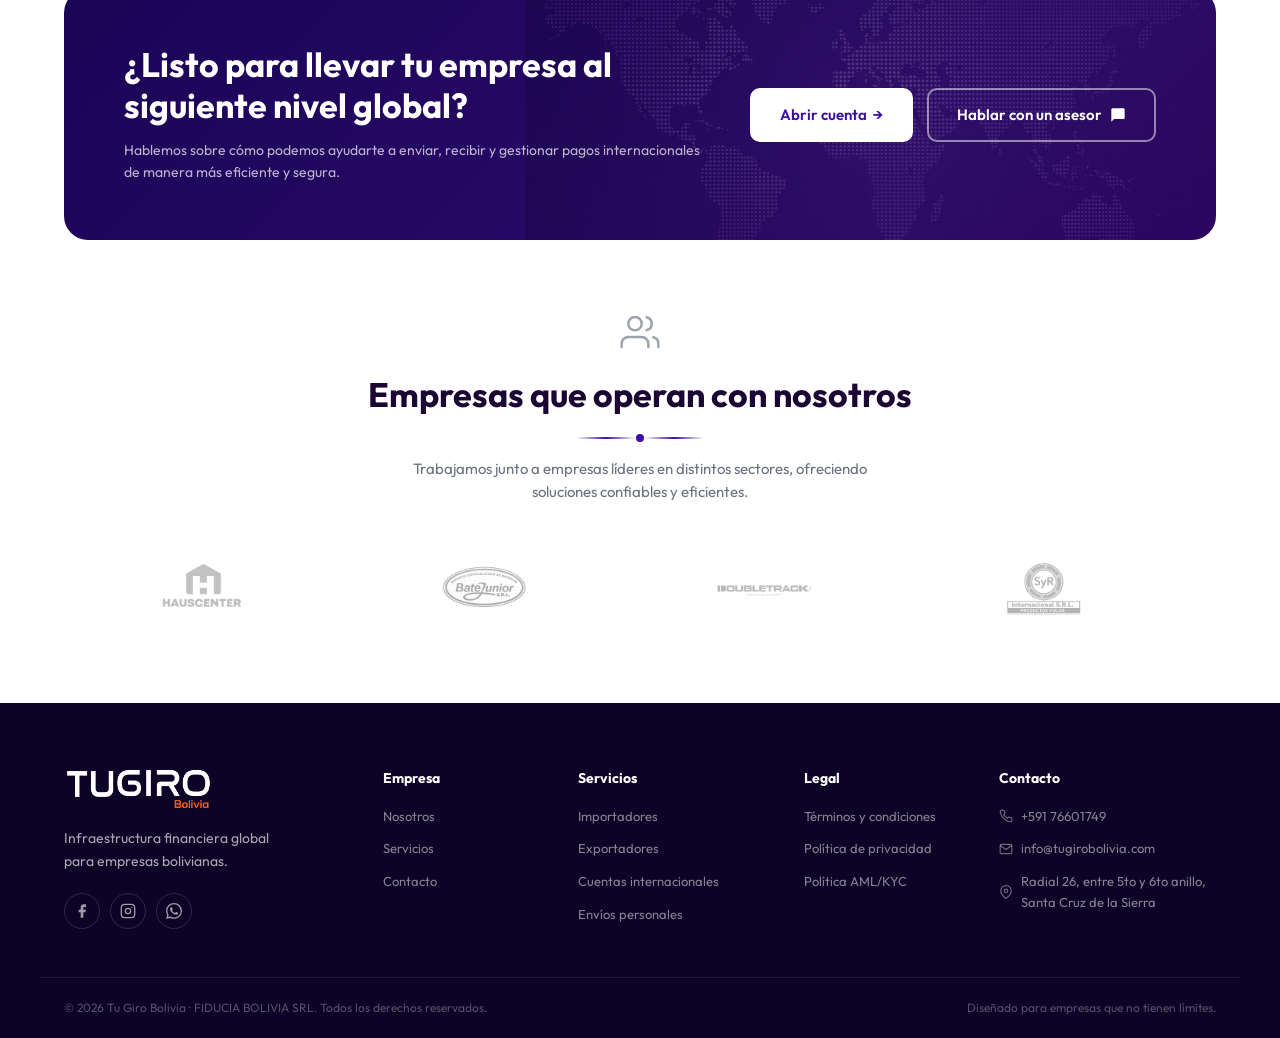
==== commit b62c027c: "Agregar metaetiqueta de verificación de dominio de Meta" ====
--- a/index.html
+++ b/index.html
@@ -2,6 +2,7 @@
 <html lang="es">
 <head>
   <meta charset="UTF-8" />
+  <meta name="facebook-domain-verification" content="e1ctjw3wqd8zysddamapvkqc6h22pv" />
   <meta name="viewport" content="width=device-width, initial-scale=1.0" />
   <title>TuGiro Bolivia — Pagos internacionales desde Bolivia</title>
   <meta name="description" content="Enviamos y recibimos pagos internacionales en más de 100 países. Cuentas virtuales en Estados Unidos y Europa para empresas bolivianas." />
